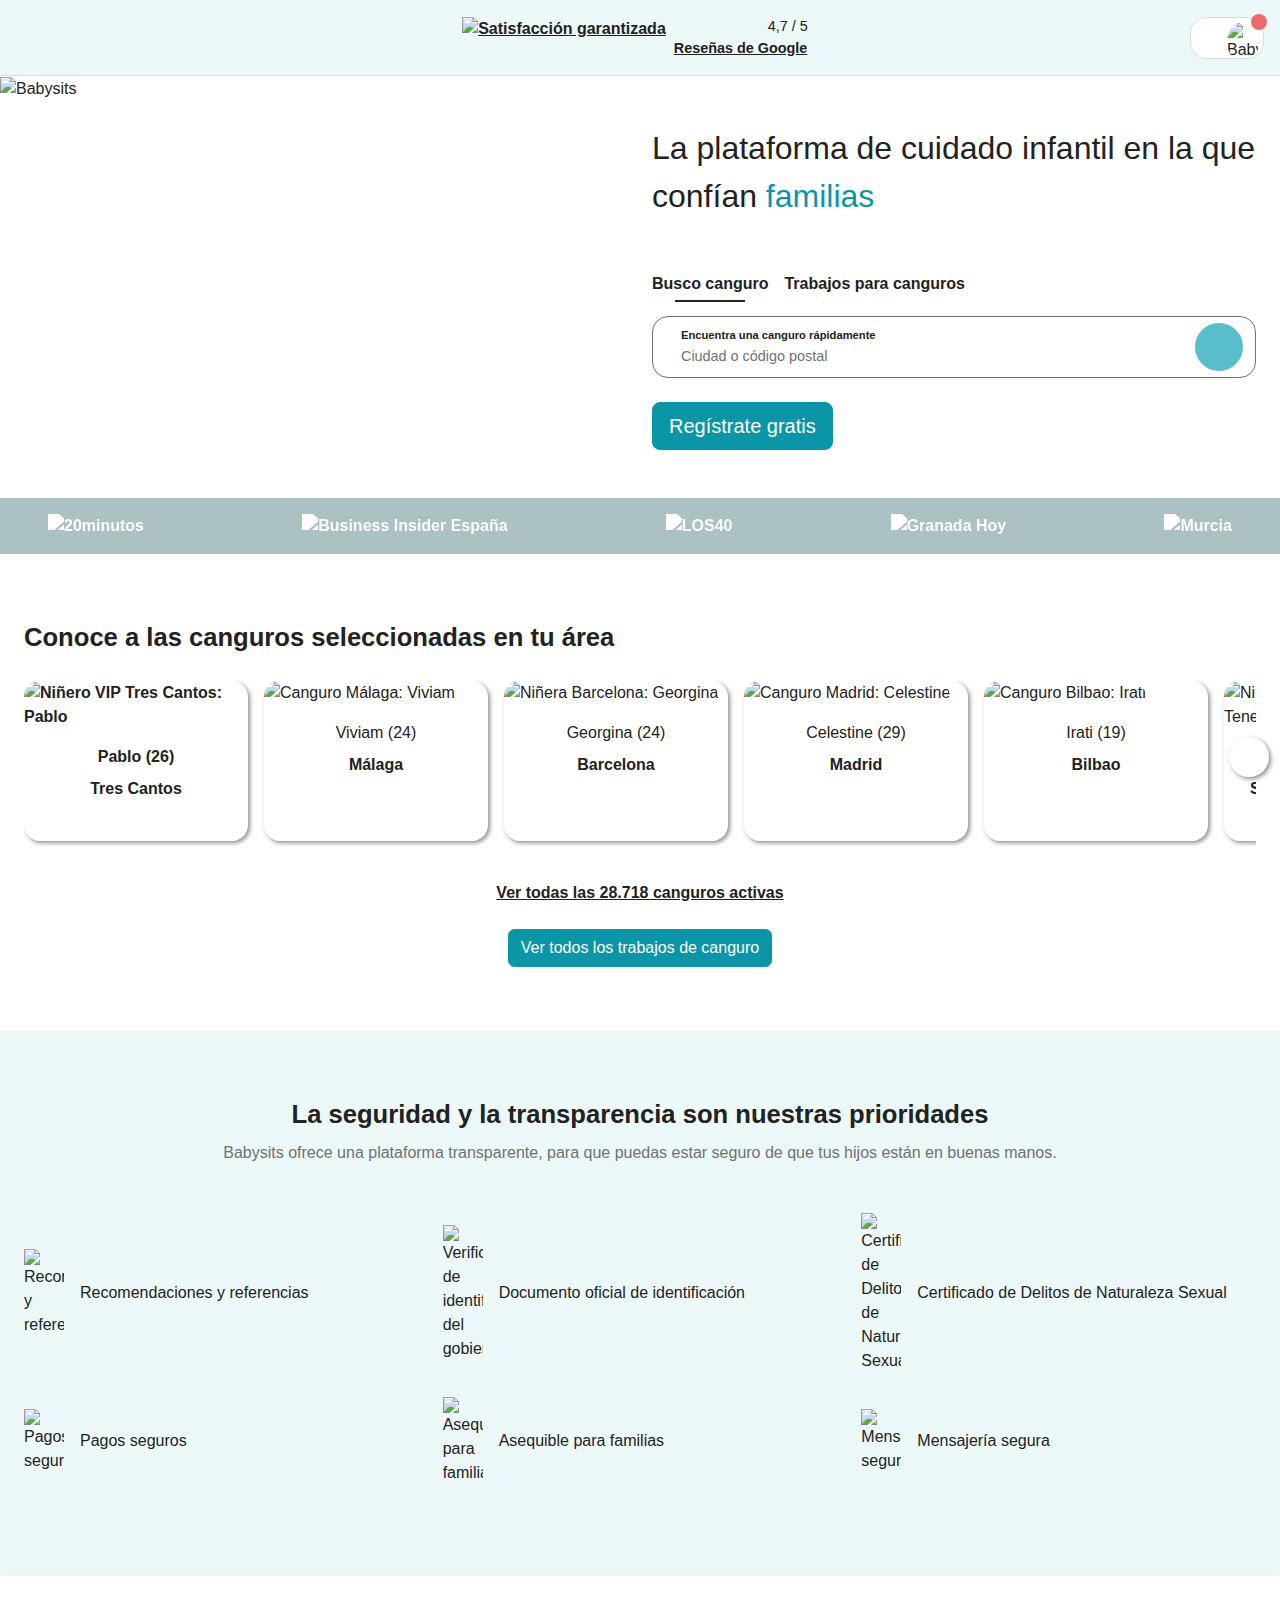
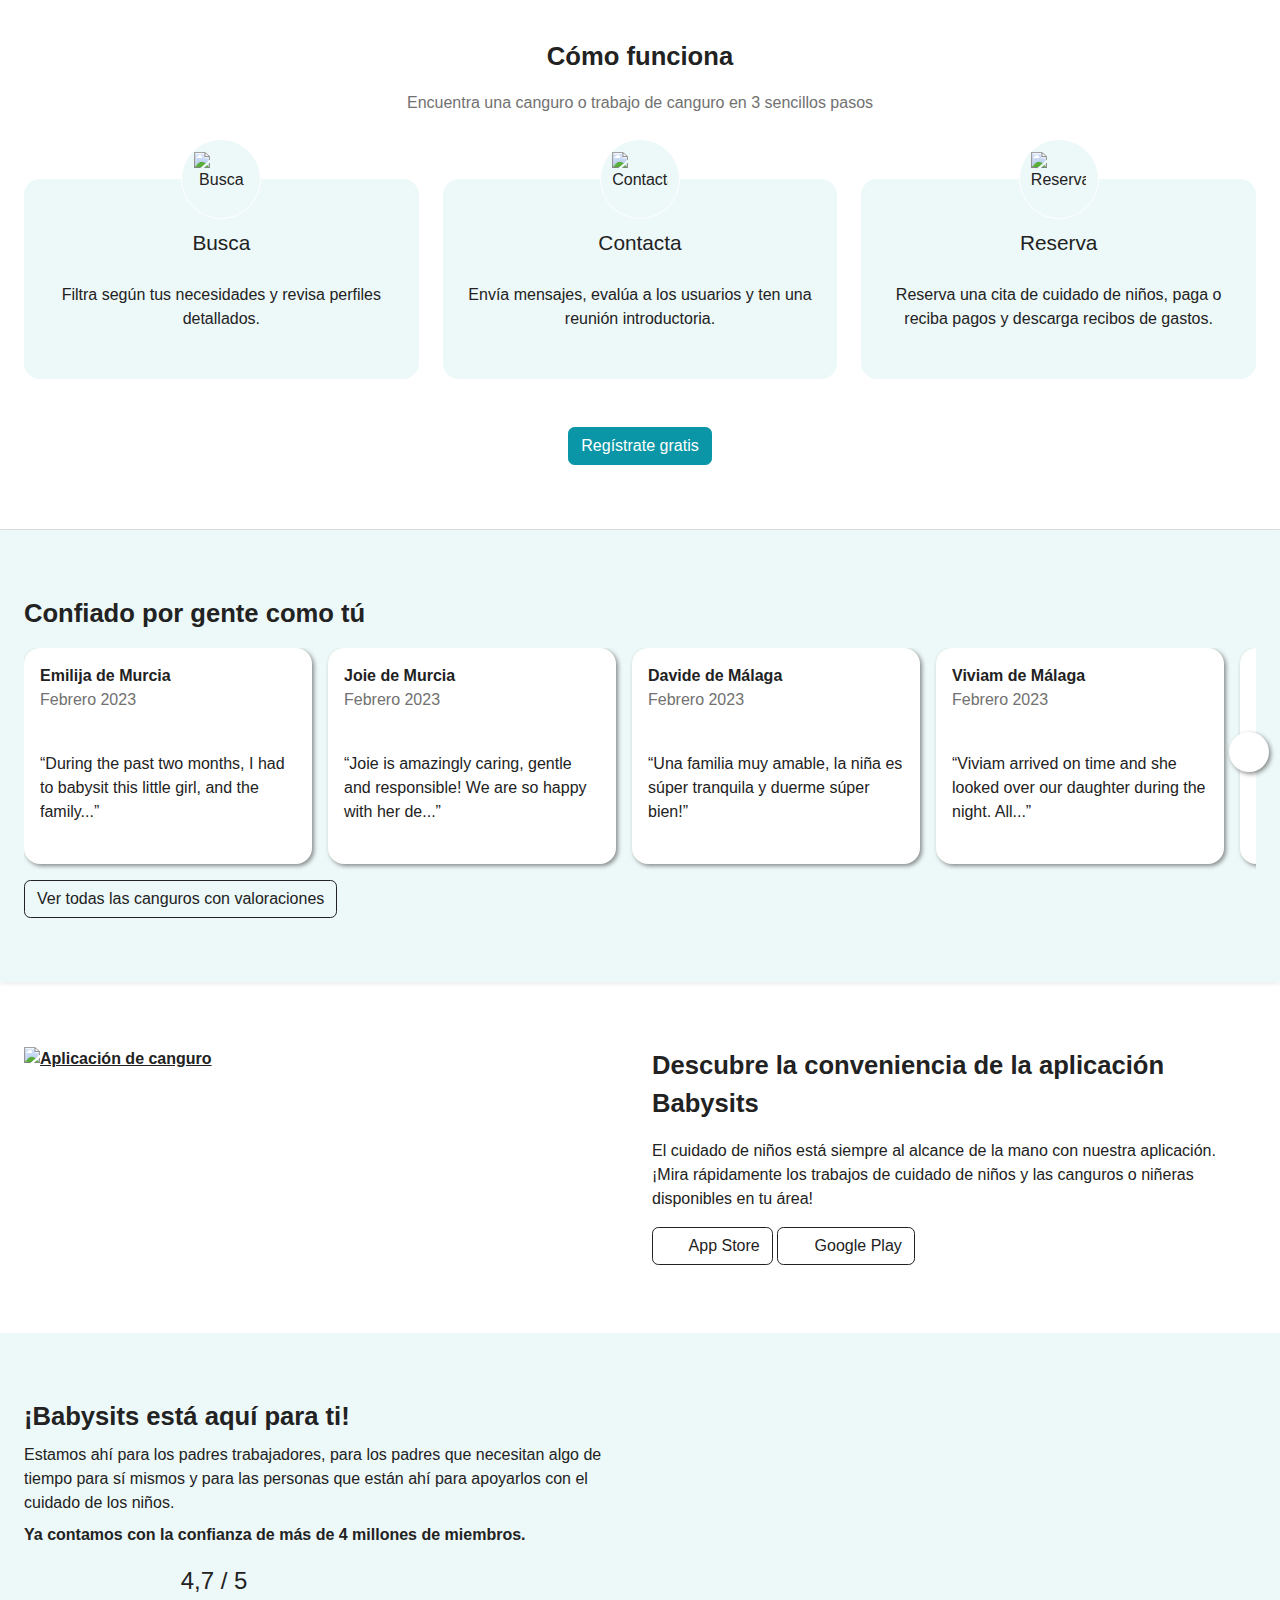
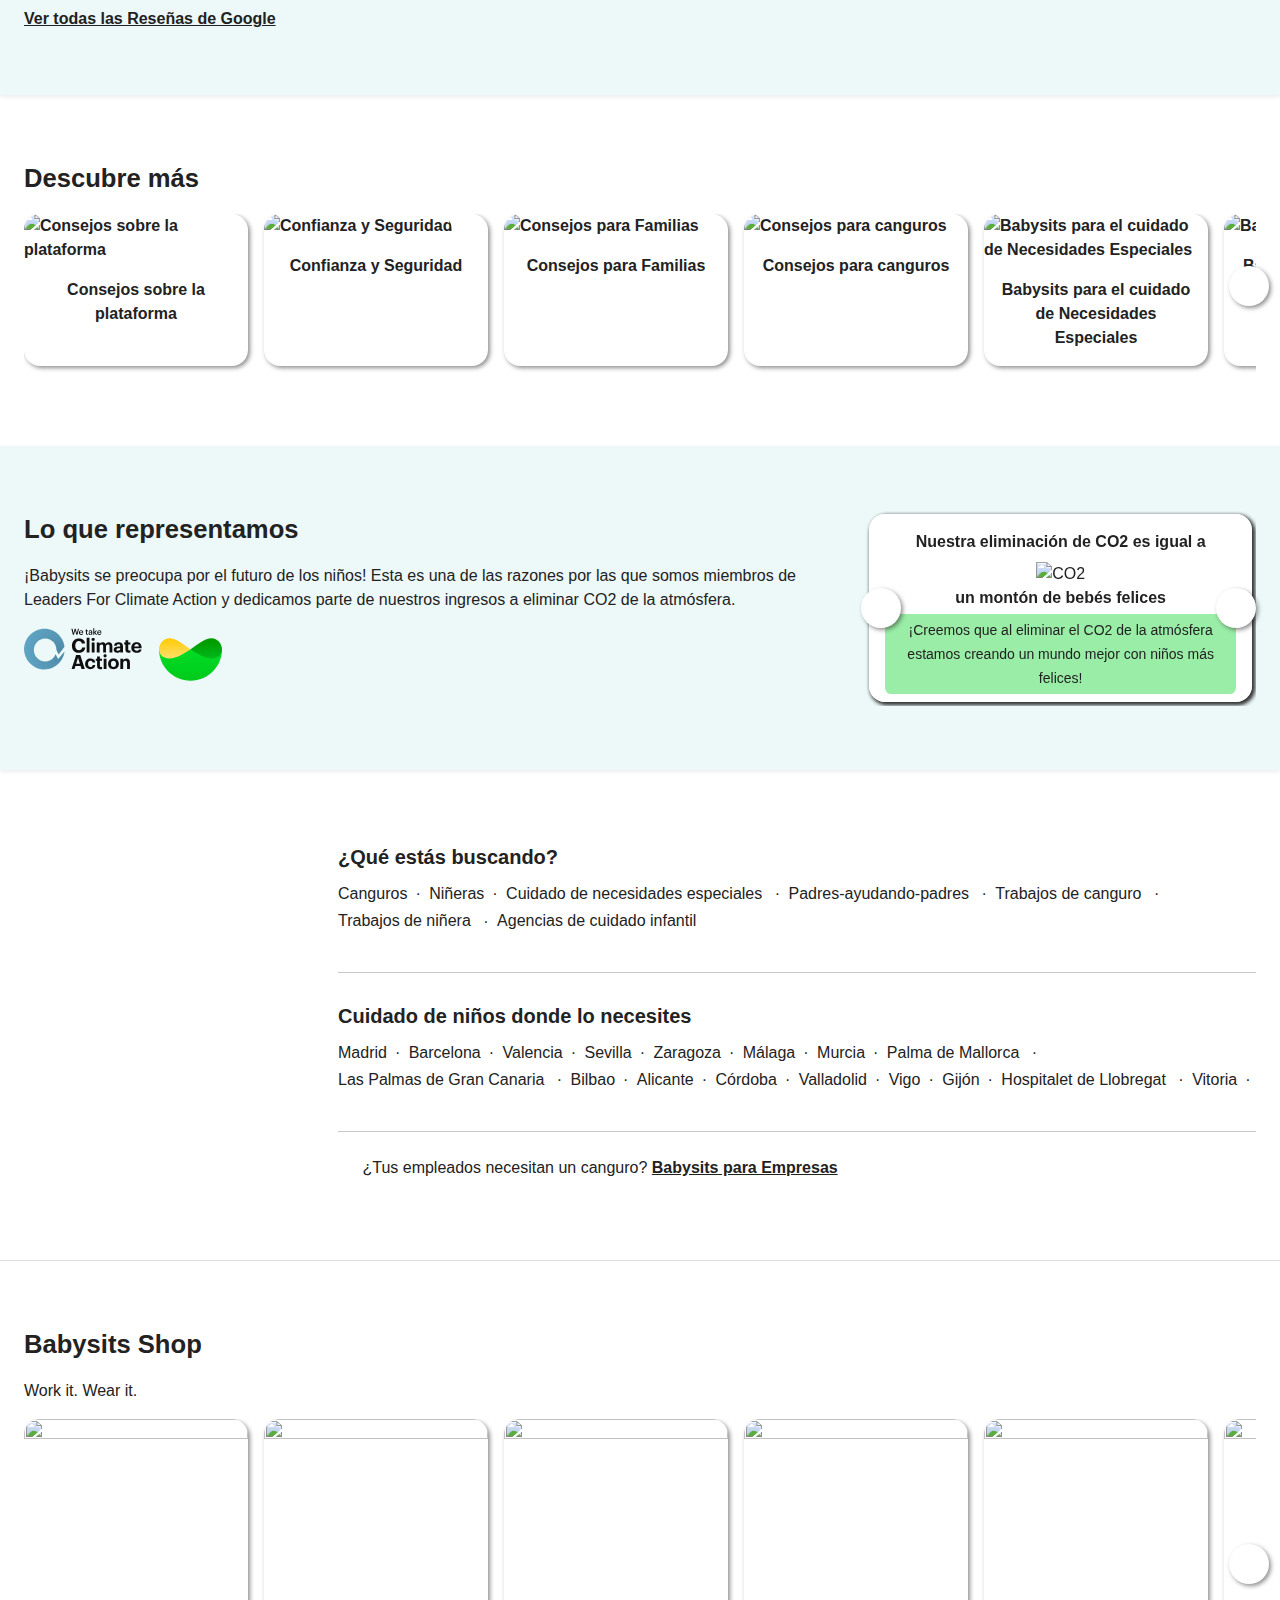
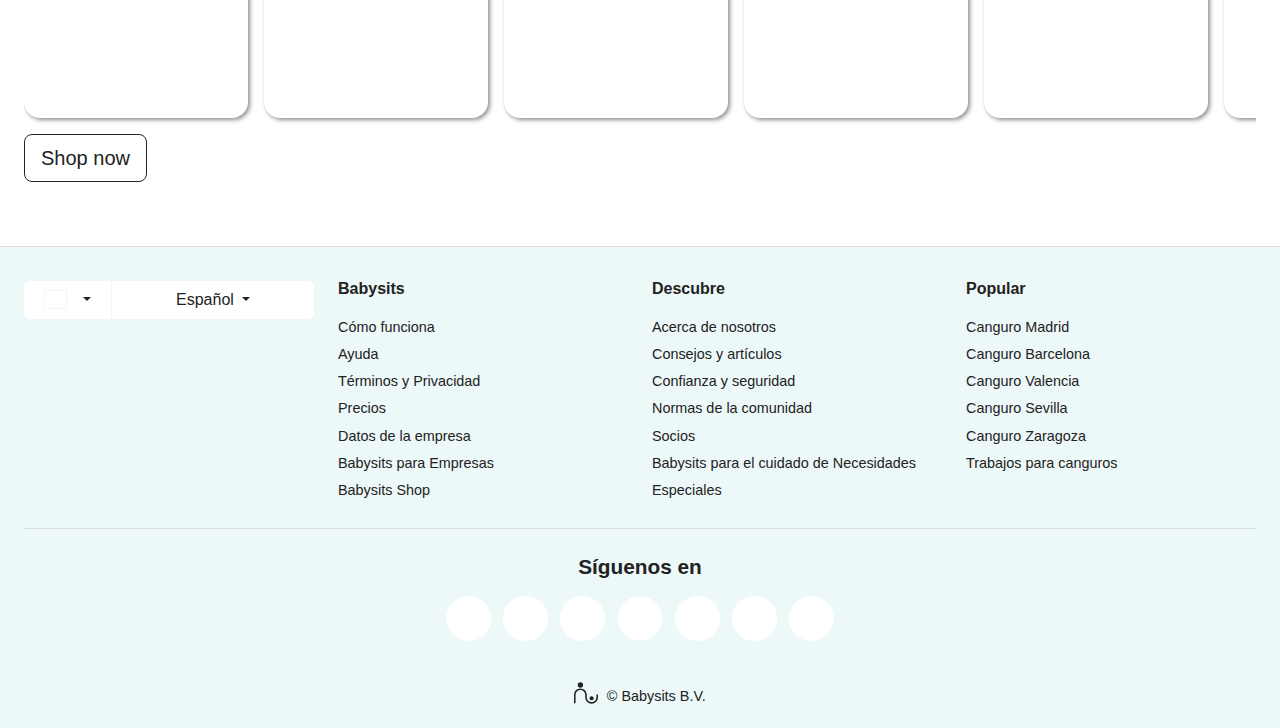
==== index.html @ 92f8b1a7 "Added first idea of the joke" ====
<!DOCTYPE html>
<html
  class="fontawesome-i2svg-pending"
  lang="es-ES"
  prefix="og: http://ogp.me/ns# fb: http://www.facebook.com/2008/fbml"
>
  <head>
    <meta charset="utf-8" />
    <meta http-equiv="X-UA-Compatible" content="IE=edge" />
    <script type="text/javascript">
      (window.NREUM || (NREUM = {})).init = {
        ajax: { deny_list: ["bam.nr-data.net"] },
      };
      (window.NREUM || (NREUM = {})).loader_config = {
        licenseKey: "92955b8f9c",
        applicationID: "19490933",
      };
      (() => {
        var e,
          t,
          r = {
            9071: (e, t, r) => {
              "use strict";
              r.d(t, { I: () => n });
              var n = 0,
                i = navigator.userAgent.match(/Firefox[\/\s](\d+\.\d+)/);
              i && (n = +i[1]);
            },
            6562: (e, t, r) => {
              "use strict";
              r.d(t, {
                P_: () => p,
                Mt: () => v,
                C5: () => d,
                DL: () => y,
                OP: () => N,
                lF: () => B,
                Yu: () => A,
                Dg: () => h,
                CX: () => f,
                GE: () => w,
                sU: () => M,
              });
              var n = {};
              r.r(n),
                r.d(n, { agent: () => x, match: () => j, version: () => O });
              var i = r(6797),
                o = r(909),
                a = r(8610);
              class s {
                constructor(e, t) {
                  try {
                    if (!e || "object" != typeof e)
                      return (0, a.Z)(
                        "New setting a Configurable requires an object as input"
                      );
                    if (!t || "object" != typeof t)
                      return (0, a.Z)(
                        "Setting a Configurable requires a model to set its initial properties"
                      );
                    Object.assign(this, t),
                      Object.entries(e).forEach((e) => {
                        let [t, r] = e;
                        const n = (0, o.q)(t);
                        n.length &&
                          r &&
                          "object" == typeof r &&
                          n.forEach((e) => {
                            e in r &&
                              ((0, a.Z)(
                                '"'
                                  .concat(
                                    e,
                                    '" is a protected attribute and can not be changed in feature '
                                  )
                                  .concat(t, ".  It will have no effect.")
                              ),
                              delete r[e]);
                          }),
                          (this[t] = r);
                      });
                  } catch (e) {
                    (0, a.Z)(
                      "An error occured while setting a Configurable",
                      e
                    );
                  }
                }
              }
              const c = {
                  beacon: i.ce.beacon,
                  errorBeacon: i.ce.errorBeacon,
                  licenseKey: void 0,
                  applicationID: void 0,
                  sa: void 0,
                  queueTime: void 0,
                  applicationTime: void 0,
                  ttGuid: void 0,
                  user: void 0,
                  account: void 0,
                  product: void 0,
                  extra: void 0,
                  jsAttributes: {},
                  userAttributes: void 0,
                  atts: void 0,
                  transactionName: void 0,
                  tNamePlain: void 0,
                },
                u = {};
              function d(e) {
                if (!e)
                  throw new Error(
                    "All info objects require an agent identifier!"
                  );
                if (!u[e])
                  throw new Error("Info for ".concat(e, " was never set"));
                return u[e];
              }
              function f(e, t) {
                if (!e)
                  throw new Error(
                    "All info objects require an agent identifier!"
                  );
                (u[e] = new s(t, c)), (0, i.Qy)(e, u[e], "info");
              }
              const l = {
                  allow_bfcache: !1,
                  privacy: { cookies_enabled: !0 },
                  ajax: {
                    deny_list: void 0,
                    enabled: !0,
                    harvestTimeSeconds: 10,
                  },
                  distributed_tracing: {
                    enabled: void 0,
                    exclude_newrelic_header: void 0,
                    cors_use_newrelic_header: void 0,
                    cors_use_tracecontext_headers: void 0,
                    allowed_origins: void 0,
                  },
                  ssl: void 0,
                  obfuscate: void 0,
                  jserrors: { enabled: !0, harvestTimeSeconds: 10 },
                  metrics: { enabled: !0, harvestTimeSeconds: 10 },
                  page_action: { enabled: !0, harvestTimeSeconds: 30 },
                  page_view_event: { enabled: !0 },
                  page_view_timing: { enabled: !0, harvestTimeSeconds: 30 },
                  session_trace: { enabled: !0, harvestTimeSeconds: 10 },
                  spa: { enabled: !0, harvestTimeSeconds: 10 },
                },
                g = {};
              function p(e) {
                if (!e)
                  throw new Error(
                    "All configuration objects require an agent identifier!"
                  );
                if (!g[e])
                  throw new Error(
                    "Configuration for ".concat(e, " was never set")
                  );
                return g[e];
              }
              function h(e, t) {
                if (!e)
                  throw new Error(
                    "All configuration objects require an agent identifier!"
                  );
                (g[e] = new s(t, l)), (0, i.Qy)(e, g[e], "config");
              }
              function v(e, t) {
                if (!e)
                  throw new Error(
                    "All configuration objects require an agent identifier!"
                  );
                var r = p(e);
                if (r) {
                  for (var n = t.split("."), i = 0; i < n.length - 1; i++)
                    if ("object" != typeof (r = r[n[i]])) return;
                  r = r[n[n.length - 1]];
                }
                return r;
              }
              const m = {
                  accountID: void 0,
                  trustKey: void 0,
                  agentID: void 0,
                  licenseKey: void 0,
                  applicationID: void 0,
                  xpid: void 0,
                },
                b = {};
              function y(e) {
                if (!e)
                  throw new Error(
                    "All loader-config objects require an agent identifier!"
                  );
                if (!b[e])
                  throw new Error(
                    "LoaderConfig for ".concat(e, " was never set")
                  );
                return b[e];
              }
              function w(e, t) {
                if (!e)
                  throw new Error(
                    "All loader-config objects require an agent identifier!"
                  );
                (b[e] = new s(t, m)), (0, i.Qy)(e, b[e], "loader_config");
              }
              const A = (0, i.mF)().o;
              var E = r(2053),
                x = null,
                O = null;
              if (navigator.userAgent) {
                var T = navigator.userAgent,
                  S = T.match(/Version\/(\S+)\s+Safari/);
                S &&
                  -1 === T.indexOf("Chrome") &&
                  -1 === T.indexOf("Chromium") &&
                  ((x = "Safari"), (O = S[1]));
              }
              function j(e, t) {
                if (!x) return !1;
                if (e !== x) return !1;
                if (!t) return !0;
                if (!O) return !1;
                for (
                  var r = O.split("."), n = t.split("."), i = 0;
                  i < n.length;
                  i++
                )
                  if (n[i] !== r[i]) return !1;
                return !0;
              }
              var D = r(5526),
                _ = r(2374);
              const k = "NRBA_SESSION_ID";
              function P() {
                if (!_.il) return null;
                try {
                  let e;
                  return (
                    null === (e = window.sessionStorage.getItem(k)) &&
                      ((e = (0, D.ky)(16)),
                      window.sessionStorage.setItem(k, e)),
                    e
                  );
                } catch (e) {
                  return null;
                }
              }
              var I = r(8226);
              const C = (e) => ({
                  customTransaction: void 0,
                  disabled: !1,
                  isolatedBacklog: !1,
                  loaderType: void 0,
                  maxBytes: 3e4,
                  offset: (0, E.yf)(),
                  onerror: void 0,
                  origin: "" + _._A.location,
                  ptid: void 0,
                  releaseIds: {},
                  sessionId: 1 == v(e, "privacy.cookies_enabled") ? P() : null,
                  xhrWrappable:
                    "function" ==
                    typeof _._A.XMLHttpRequest?.prototype?.addEventListener,
                  userAgent: n,
                  version: I.q,
                }),
                R = {};
              function N(e) {
                if (!e)
                  throw new Error(
                    "All runtime objects require an agent identifier!"
                  );
                if (!R[e])
                  throw new Error("Runtime for ".concat(e, " was never set"));
                return R[e];
              }
              function M(e, t) {
                if (!e)
                  throw new Error(
                    "All runtime objects require an agent identifier!"
                  );
                (R[e] = new s(t, C(e))), (0, i.Qy)(e, R[e], "runtime");
              }
              function B(e) {
                return (function (e) {
                  try {
                    const t = d(e);
                    return (
                      !!t.licenseKey && !!t.errorBeacon && !!t.applicationID
                    );
                  } catch (e) {
                    return !1;
                  }
                })(e);
              }
            },
            8226: (e, t, r) => {
              "use strict";
              r.d(t, { q: () => n });
              const n = "1225.PROD";
            },
            9557: (e, t, r) => {
              "use strict";
              r.d(t, { w: () => o });
              var n = r(8610);
              const i = { agentIdentifier: "" };
              class o {
                constructor(e) {
                  try {
                    if ("object" != typeof e)
                      return (0, n.Z)(
                        "shared context requires an object as input"
                      );
                    (this.sharedContext = {}),
                      Object.assign(this.sharedContext, i),
                      Object.entries(e).forEach((e) => {
                        let [t, r] = e;
                        Object.keys(i).includes(t) &&
                          (this.sharedContext[t] = r);
                      });
                  } catch (e) {
                    (0, n.Z)("An error occured while setting SharedContext", e);
                  }
                }
              }
            },
            4329: (e, t, r) => {
              "use strict";
              r.d(t, { L: () => d, R: () => c });
              var n = r(3752),
                i = r(7022),
                o = r(4045),
                a = r(2325);
              const s = {};
              function c(e, t) {
                const r = { staged: !1, priority: a.p[t] || 0 };
                u(e), s[e].get(t) || s[e].set(t, r);
              }
              function u(e) {
                e && (s[e] || (s[e] = new Map()));
              }
              function d() {
                let e =
                    arguments.length > 0 && void 0 !== arguments[0]
                      ? arguments[0]
                      : "",
                  t =
                    arguments.length > 1 && void 0 !== arguments[1]
                      ? arguments[1]
                      : "feature";
                if ((u(e), !e || !s[e].get(t))) return a(t);
                s[e].get(t).staged = !0;
                const r = Array.from(s[e]);
                function a(t) {
                  const r = e ? n.ee.get(e) : n.ee,
                    a = o.X.handlers;
                  if (r.backlog && a) {
                    var s = r.backlog[t],
                      c = a[t];
                    if (c) {
                      for (var u = 0; s && u < s.length; ++u) f(s[u], c);
                      (0, i.D)(c, function (e, t) {
                        (0, i.D)(t, function (t, r) {
                          r[0].on(e, r[1]);
                        });
                      });
                    }
                    delete a[t],
                      (r.backlog[t] = null),
                      r.emit("drain-" + t, []);
                  }
                }
                r.every((e) => {
                  let [t, r] = e;
                  return r.staged;
                }) &&
                  (r.sort((e, t) => e[1].priority - t[1].priority),
                  r.forEach((e) => {
                    let [t] = e;
                    a(t);
                  }));
              }
              function f(e, t) {
                var r = e[1];
                (0, i.D)(t[r], function (t, r) {
                  var n = e[0];
                  if (r[0] === n) {
                    var i = r[1],
                      o = e[3],
                      a = e[2];
                    i.apply(o, a);
                  }
                });
              }
            },
            3752: (e, t, r) => {
              "use strict";
              r.d(t, { c: () => f, ee: () => u });
              var n = r(6797),
                i = r(3916),
                o = r(7022),
                a = r(6562),
                s = "nr@context";
              let c = (0, n.fP)();
              var u;
              function d() {}
              function f(e) {
                return (0, i.X)(e, s, l);
              }
              function l() {
                return new d();
              }
              function g() {
                (u.backlog.api || u.backlog.feature) &&
                  ((u.aborted = !0), (u.backlog = {}));
              }
              c.ee
                ? (u = c.ee)
                : ((u = (function e(t, r) {
                    var n = {},
                      c = {},
                      f = {},
                      p = !1;
                    try {
                      p = 16 === r.length && (0, a.OP)(r).isolatedBacklog;
                    } catch (e) {}
                    var h = {
                      on: b,
                      addEventListener: b,
                      removeEventListener: y,
                      emit: m,
                      get: A,
                      listeners: w,
                      context: v,
                      buffer: E,
                      abort: g,
                      aborted: !1,
                      isBuffering: x,
                      debugId: r,
                      backlog: p
                        ? {}
                        : t && "object" == typeof t.backlog
                        ? t.backlog
                        : {},
                    };
                    return h;
                    function v(e) {
                      return e && e instanceof d
                        ? e
                        : e
                        ? (0, i.X)(e, s, l)
                        : l();
                    }
                    function m(e, r, n, i, o) {
                      if ((!1 !== o && (o = !0), !u.aborted || i)) {
                        t && o && t.emit(e, r, n);
                        for (
                          var a = v(n), s = w(e), d = s.length, f = 0;
                          f < d;
                          f++
                        )
                          s[f].apply(a, r);
                        var l = O()[c[e]];
                        return l && l.push([h, e, r, a]), a;
                      }
                    }
                    function b(e, t) {
                      n[e] = w(e).concat(t);
                    }
                    function y(e, t) {
                      var r = n[e];
                      if (r)
                        for (var i = 0; i < r.length; i++)
                          r[i] === t && r.splice(i, 1);
                    }
                    function w(e) {
                      return n[e] || [];
                    }
                    function A(t) {
                      return (f[t] = f[t] || e(h, t));
                    }
                    function E(e, t) {
                      var r = O();
                      h.aborted ||
                        (0, o.D)(e, function (e, n) {
                          (t = t || "feature"),
                            (c[n] = t),
                            t in r || (r[t] = []);
                        });
                    }
                    function x(e) {
                      return !!O()[c[e]];
                    }
                    function O() {
                      return h.backlog;
                    }
                  })(void 0, "globalEE")),
                  (c.ee = u));
            },
            9252: (e, t, r) => {
              "use strict";
              r.d(t, { E: () => n, p: () => i });
              var n = r(3752).ee.get("handle");
              function i(e, t, r, i, o) {
                o
                  ? (o.buffer([e], i), o.emit(e, t, r))
                  : (n.buffer([e], i), n.emit(e, t, r));
              }
            },
            4045: (e, t, r) => {
              "use strict";
              r.d(t, { X: () => o });
              var n = r(9252);
              o.on = a;
              var i = (o.handlers = {});
              function o(e, t, r, o) {
                a(o || n.E, i, e, t, r);
              }
              function a(e, t, r, i, o) {
                o || (o = "feature"), e || (e = n.E);
                var a = (t[o] = t[o] || {});
                (a[r] = a[r] || []).push([e, i]);
              }
            },
            8544: (e, t, r) => {
              "use strict";
              r.d(t, { bP: () => s, iz: () => c, m$: () => a });
              var n = r(2374);
              let i = !1,
                o = !1;
              try {
                const e = {
                  get passive() {
                    return (i = !0), !1;
                  },
                  get signal() {
                    return (o = !0), !1;
                  },
                };
                n._A.addEventListener("test", null, e),
                  n._A.removeEventListener("test", null, e);
              } catch (e) {}
              function a(e, t) {
                return i || o ? { capture: !!e, passive: i, signal: t } : !!e;
              }
              function s(e, t) {
                let r =
                  arguments.length > 2 &&
                  void 0 !== arguments[2] &&
                  arguments[2];
                window.addEventListener(e, t, a(r));
              }
              function c(e, t) {
                let r =
                  arguments.length > 2 &&
                  void 0 !== arguments[2] &&
                  arguments[2];
                document.addEventListener(e, t, a(r));
              }
            },
            5526: (e, t, r) => {
              "use strict";
              r.d(t, { Ht: () => a, M: () => o, Rl: () => i, ky: () => s });
              var n = r(2374);
              function i() {
                var e = null,
                  t = 0,
                  r = n._A?.crypto || n._A?.msCrypto;
                function i() {
                  return e ? 15 & e[t++] : (16 * Math.random()) | 0;
                }
                r &&
                  r.getRandomValues &&
                  (e = r.getRandomValues(new Uint8Array(31)));
                for (
                  var o,
                    a = "xxxxxxxx-xxxx-4xxx-yxxx-xxxxxxxxxxxx",
                    s = "",
                    c = 0;
                  c < a.length;
                  c++
                )
                  s +=
                    "x" === (o = a[c])
                      ? i().toString(16)
                      : "y" === o
                      ? (o = (3 & i()) | 8).toString(16)
                      : o;
                return s;
              }
              function o() {
                return s(16);
              }
              function a() {
                return s(32);
              }
              function s(e) {
                var t = null,
                  r = 0,
                  n = self.crypto || self.msCrypto;
                n &&
                  n.getRandomValues &&
                  Uint8Array &&
                  (t = n.getRandomValues(new Uint8Array(31)));
                for (var i = [], o = 0; o < e; o++) i.push(a().toString(16));
                return i.join("");
                function a() {
                  return t ? 15 & t[r++] : (16 * Math.random()) | 0;
                }
              }
            },
            2053: (e, t, r) => {
              "use strict";
              r.d(t, { nb: () => c, os: () => u, yf: () => s, zO: () => a });
              var n = r(7145),
                i = new Date().getTime(),
                o = i;
              function a() {
                return n.G && performance.now
                  ? Math.round(performance.now())
                  : (i = Math.max(new Date().getTime(), i)) - o;
              }
              function s() {
                return i;
              }
              function c(e) {
                o = e;
              }
              function u() {
                return o;
              }
            },
            7145: (e, t, r) => {
              "use strict";
              r.d(t, { G: () => n });
              const n =
                void 0 !== r(2374)._A?.performance?.timing?.navigationStart;
            },
            6625: (e, t, r) => {
              "use strict";
              r.d(t, { s: () => c, v: () => u });
              var n = r(8283),
                i = r(9071),
                o = r(2053),
                a = r(7145),
                s = r(2374);
              let c = !0;
              function u(e) {
                var t = (function () {
                  if (i.I && i.I < 9) return;
                  if (a.G)
                    return (c = !1), s._A?.performance?.timing?.navigationStart;
                })();
                t && ((0, n.B)(e, "starttime", t), (0, o.nb)(t));
              }
            },
            8283: (e, t, r) => {
              "use strict";
              r.d(t, { B: () => o, L: () => a });
              var n = r(2053),
                i = {};
              function o(e, t, r) {
                void 0 === r && (r = (0, n.zO)() + (0, n.os)()),
                  (i[e] = i[e] || {}),
                  (i[e][t] = r);
              }
              function a(e, t, r, n) {
                const o = e.sharedContext.agentIdentifier;
                var a = i[o]?.[r],
                  s = i[o]?.[n];
                void 0 !== a &&
                  void 0 !== s &&
                  e.store("measures", t, { value: s - a });
              }
            },
            9548: (e, t, r) => {
              "use strict";
              r.d(t, { T: () => i });
              var n = r(2374);
              const i = {
                isFileProtocol: function () {
                  let e = Boolean("file:" === (0, n.lW)()?.location?.protocol);
                  e && (i.supportabilityMetricSent = !0);
                  return e;
                },
                supportabilityMetricSent: !1,
              };
            },
            8610: (e, t, r) => {
              "use strict";
              function n(e, t) {
                console &&
                  console.warn &&
                  "function" == typeof console.warn &&
                  (console.warn("New Relic: ".concat(e)), t && console.warn(t));
              }
              r.d(t, { Z: () => n });
            },
            3916: (e, t, r) => {
              "use strict";
              r.d(t, { X: () => i });
              var n = Object.prototype.hasOwnProperty;
              function i(e, t, r) {
                if (n.call(e, t)) return e[t];
                var i = r();
                if (Object.defineProperty && Object.keys)
                  try {
                    return (
                      Object.defineProperty(e, t, {
                        value: i,
                        writable: !0,
                        enumerable: !1,
                      }),
                      i
                    );
                  } catch (e) {}
                return (e[t] = i), i;
              }
            },
            2374: (e, t, r) => {
              "use strict";
              r.d(t, { _A: () => o, il: () => n, lW: () => a, v6: () => i });
              const n = Boolean(
                  "undefined" != typeof window && window.document
                ),
                i = Boolean(
                  "undefined" != typeof WorkerGlobalScope &&
                    self.navigator instanceof WorkerNavigator
                );
              let o = (() => {
                if (n) return window;
                if (i) {
                  if (
                    "undefined" != typeof globalThis &&
                    globalThis instanceof WorkerGlobalScope
                  )
                    return globalThis;
                  if (self instanceof WorkerGlobalScope) return self;
                }
                throw new Error(
                  'New Relic browser agent shutting down due to error: Unable to locate global scope. This is possibly due to code redefining browser global variables like "self" and "window".'
                );
              })();
              function a() {
                return o;
              }
            },
            7022: (e, t, r) => {
              "use strict";
              r.d(t, { D: () => i });
              var n = Object.prototype.hasOwnProperty;
              function i(e, t) {
                var r = [],
                  i = "",
                  o = 0;
                for (i in e) n.call(e, i) && ((r[o] = t(i, e[i])), (o += 1));
                return r;
              }
            },
            9226: (e, t, r) => {
              "use strict";
              r.d(t, { $c: () => u, Ng: () => d, RR: () => c });
              var n = r(6562),
                i = r(9557),
                o = r(9548),
                a = r(8610),
                s = {
                  regex: /^file:\/\/(.*)/,
                  replacement: "file://OBFUSCATED",
                };
              class c extends i.w {
                constructor(e) {
                  super(e);
                }
                shouldObfuscate() {
                  return u(this.sharedContext.agentIdentifier).length > 0;
                }
                obfuscateString(e) {
                  if (!e || "string" != typeof e) return e;
                  for (
                    var t = u(this.sharedContext.agentIdentifier), r = e, n = 0;
                    n < t.length;
                    n++
                  ) {
                    var i = t[n].regex,
                      o = t[n].replacement || "*";
                    r = r.replace(i, o);
                  }
                  return r;
                }
              }
              function u(e) {
                var t = [],
                  r = (0, n.Mt)(e, "obfuscate") || [];
                return (t = t.concat(r)), o.T.isFileProtocol() && t.push(s), t;
              }
              function d(e) {
                for (var t = !1, r = !1, n = 0; n < e.length; n++) {
                  "regex" in e[n]
                    ? "string" != typeof e[n].regex &&
                      e[n].regex.constructor !== RegExp &&
                      ((0, a.Z)(
                        'An obfuscation replacement rule contains a "regex" value with an invalid type (must be a string or RegExp)'
                      ),
                      (r = !0))
                    : ((0, a.Z)(
                        'An obfuscation replacement rule was detected missing a "regex" value.'
                      ),
                      (r = !0));
                  var i = e[n].replacement;
                  i &&
                    "string" != typeof i &&
                    ((0, a.Z)(
                      'An obfuscation replacement rule contains a "replacement" value with an invalid type (must be a string)'
                    ),
                    (t = !0));
                }
                return !t && !r;
              }
            },
            2650: (e, t, r) => {
              "use strict";
              r.d(t, { K: () => a, b: () => o });
              var n = r(8544);
              function i() {
                return (
                  "undefined" == typeof document ||
                  "complete" === document.readyState
                );
              }
              function o(e, t) {
                if (i()) return e();
                (0, n.bP)("load", e, t);
              }
              function a(e) {
                if (i()) return e();
                (0, n.iz)("DOMContentLoaded", e);
              }
            },
            6797: (e, t, r) => {
              "use strict";
              r.d(t, {
                EZ: () => u,
                Qy: () => c,
                ce: () => o,
                fP: () => a,
                gG: () => d,
                mF: () => s,
              });
              var n = r(2053),
                i = r(2374);
              const o = {
                beacon: "bam.nr-data.net",
                errorBeacon: "bam.nr-data.net",
              };
              function a() {
                return (
                  i._A.NREUM || (i._A.NREUM = {}),
                  void 0 === i._A.newrelic && (i._A.newrelic = i._A.NREUM),
                  i._A.NREUM
                );
              }
              function s() {
                let e = a();
                return (
                  e.o ||
                    (e.o = {
                      ST: i._A.setTimeout,
                      SI: i._A.setImmediate,
                      CT: i._A.clearTimeout,
                      XHR: i._A.XMLHttpRequest,
                      REQ: i._A.Request,
                      EV: i._A.Event,
                      PR: i._A.Promise,
                      MO: i._A.MutationObserver,
                      FETCH: i._A.fetch,
                    }),
                  e
                );
              }
              function c(e, t, r) {
                let i = a();
                const o = i.initializedAgents || {},
                  s = o[e] || {};
                return (
                  Object.keys(s).length ||
                    (s.initializedAt = { ms: (0, n.zO)(), date: new Date() }),
                  (i.initializedAgents = { ...o, [e]: { ...s, [r]: t } }),
                  i
                );
              }
              function u(e, t) {
                a()[e] = t;
              }
              function d() {
                return (
                  (function () {
                    let e = a();
                    const t = e.info || {};
                    e.info = {
                      beacon: o.beacon,
                      errorBeacon: o.errorBeacon,
                      ...t,
                    };
                  })(),
                  (function () {
                    let e = a();
                    const t = e.init || {};
                    e.init = { ...t };
                  })(),
                  s(),
                  (function () {
                    let e = a();
                    const t = e.loader_config || {};
                    e.loader_config = { ...t };
                  })(),
                  a()
                );
              }
            },
            6998: (e, t, r) => {
              "use strict";
              r.d(t, { N: () => i, e: () => o });
              var n = r(8544);
              function i(e) {
                let t =
                  arguments.length > 1 &&
                  void 0 !== arguments[1] &&
                  arguments[1];
                return void (0, n.iz)("visibilitychange", function () {
                  if (t) {
                    if ("hidden" != document.visibilityState) return;
                    e();
                  }
                  e(document.visibilityState);
                });
              }
              function o() {
                return "hidden" === document.visibilityState ? -1 : 1 / 0;
              }
            },
            6034: (e, t, r) => {
              "use strict";
              r.d(t, { t: () => n });
              const n = r(2325).D.metrics;
            },
            600: (e, t, r) => {
              "use strict";
              r.r(t), r.d(t, { Instrument: () => O, constants: () => T });
              var n = r(9252),
                i = r(4045),
                o = r(6114),
                a = r(2374),
                s = {
                  REACT: "React",
                  ANGULAR: "Angular",
                  ANGULARJS: "AngularJS",
                  BACKBONE: "Backbone",
                  EMBER: "Ember",
                  VUE: "Vue",
                  METEOR: "Meteor",
                  ZEPTO: "Zepto",
                  JQUERY: "Jquery",
                };
              function c() {
                if (!a.il) return [];
                var e = [];
                try {
                  (function () {
                    try {
                      if (window.React || window.ReactDOM || window.ReactRedux)
                        return !0;
                      if (
                        document.querySelector(
                          "[data-reactroot], [data-reactid]"
                        )
                      )
                        return !0;
                      for (
                        var e = document.querySelectorAll("body > div"), t = 0;
                        t < e.length;
                        t++
                      )
                        if (
                          Object.keys(e[t]).indexOf("_reactRootContainer") >= 0
                        )
                          return !0;
                      return !1;
                    } catch (e) {
                      return !1;
                    }
                  })() && e.push(s.REACT),
                    (function () {
                      try {
                        return (
                          !!window.angular ||
                          !!document.querySelector(
                            ".ng-binding, [ng-app], [data-ng-app], [ng-controller], [data-ng-controller], [ng-repeat], [data-ng-repeat]"
                          ) ||
                          !!document.querySelector(
                            'script[src*="angular.js"], script[src*="angular.min.js"]'
                          )
                        );
                      } catch (e) {
                        return !1;
                      }
                    })() && e.push(s.ANGULARJS),
                    (function () {
                      try {
                        return (
                          !!(
                            window.hasOwnProperty("ng") &&
                            window.ng.hasOwnProperty("coreTokens") &&
                            window.ng.coreTokens.hasOwnProperty("NgZone")
                          ) ||
                          !!document.querySelectorAll("[ng-version]").length
                        );
                      } catch (e) {
                        return !1;
                      }
                    })() && e.push(s.ANGULAR),
                    window.Backbone && e.push(s.BACKBONE),
                    window.Ember && e.push(s.EMBER),
                    window.Vue && e.push(s.VUE),
                    window.Meteor && e.push(s.METEOR),
                    window.Zepto && e.push(s.ZEPTO),
                    window.jQuery && e.push(s.JQUERY);
                } catch (e) {}
                return e;
              }
              var u = r(9548),
                d = r(9226),
                f = r(8226),
                l = r(2650),
                g = r(8544),
                p = r(6562),
                h = r(8610);
              const v = {
                dedicated: Boolean(a._A?.Worker),
                shared: Boolean(a._A?.SharedWorker),
                service: Boolean(a._A?.navigator?.serviceWorker),
              };
              let m, b, y;
              var w = r(6034);
              var A, E, x;
              class O extends o.S {
                constructor(e, t) {
                  var r;
                  let n =
                    !(arguments.length > 2 && void 0 !== arguments[2]) ||
                    arguments[2];
                  super(e, t, w.t, n),
                    (r = this),
                    this.singleChecks(),
                    this.eachSessionChecks(),
                    (0, i.X)(
                      "record-supportability",
                      function () {
                        return r.recordSupportability(...arguments);
                      },
                      this.featureName,
                      this.ee
                    ),
                    (0, i.X)(
                      "record-custom",
                      function () {
                        return r.recordCustom(...arguments);
                      },
                      this.featureName,
                      this.ee
                    ),
                    this.importAggregator();
                }
                recordSupportability(e, t) {
                  var r = ["sm", e, { name: e }, t];
                  return (
                    (0, n.p)("storeMetric", r, null, this.featureName, this.ee),
                    r
                  );
                }
                recordCustom(e, t) {
                  var r = ["cm", e, { name: e }, t];
                  return (
                    (0, n.p)(
                      "storeEventMetrics",
                      r,
                      null,
                      this.featureName,
                      this.ee
                    ),
                    r
                  );
                }
                singleChecks() {
                  this.recordSupportability(
                    "Generic/Version/".concat(f.q, "/Detected")
                  );
                  const { loaderType: e } = (0, p.OP)(this.agentIdentifier);
                  e &&
                    this.recordSupportability(
                      "Generic/LoaderType/".concat(e, "/Detected")
                    ),
                    a.il &&
                      (0, l.K)(() => {
                        c().forEach((e) => {
                          this.recordSupportability(
                            "Framework/" + e + "/Detected"
                          );
                        });
                      }),
                    u.T.isFileProtocol() &&
                      (this.recordSupportability(
                        "Generic/FileProtocol/Detected"
                      ),
                      (u.T.supportabilityMetricSent = !0));
                  const t = (0, d.$c)(this.agentIdentifier);
                  t.length > 0 &&
                    this.recordSupportability("Generic/Obfuscate/Detected"),
                    t.length > 0 &&
                      !(0, d.Ng)(t) &&
                      this.recordSupportability("Generic/Obfuscate/Invalid"),
                    (function (e) {
                      if (!m) {
                        if (v.dedicated) {
                          m = Worker;
                          try {
                            a._A.Worker = r(m, "Dedicated");
                          } catch (e) {
                            o(e, "Dedicated");
                          }
                          if (v.shared) {
                            b = SharedWorker;
                            try {
                              a._A.SharedWorker = r(b, "Shared");
                            } catch (e) {
                              o(e, "Shared");
                            }
                          } else n("Shared");
                          if (v.service) {
                            y = navigator.serviceWorker.register;
                            try {
                              a._A.navigator.serviceWorker.register =
                                ((t = y),
                                function () {
                                  for (
                                    var e = arguments.length,
                                      r = new Array(e),
                                      n = 0;
                                    n < e;
                                    n++
                                  )
                                    r[n] = arguments[n];
                                  return (
                                    i("Service", r[1]?.type),
                                    t.apply(navigator.serviceWorker, r)
                                  );
                                });
                            } catch (e) {
                              o(e, "Service");
                            }
                          } else n("Service");
                          var t;
                          return;
                        }
                        n("All");
                      }
                      function r(e, t) {
                        return "undefined" == typeof Proxy
                          ? e
                          : new Proxy(e, {
                              construct: (e, r) => (
                                i(t, r[1]?.type), new e(...r)
                              ),
                            });
                      }
                      function n(t) {
                        a.v6 || e("Workers/".concat(t, "/Unavailable"));
                      }
                      function i(t, r) {
                        e(
                          "Workers/".concat(
                            t,
                            "module" === r ? "/Module" : "/Classic"
                          )
                        );
                      }
                      function o(t, r) {
                        e("Workers/".concat(r, "/SM/Unsupported")),
                          (0, h.Z)(
                            "NR Agent: Unable to capture ".concat(
                              r,
                              " workers."
                            ),
                            t
                          );
                      }
                    })(this.recordSupportability.bind(this));
                }
                eachSessionChecks() {
                  a.il &&
                    (0, g.bP)("pageshow", (e) => {
                      e.persisted &&
                        this.recordSupportability(
                          "Generic/BFCache/PageRestored"
                        );
                    });
                }
              }
              (A = O),
                (E = "featureName"),
                (x = w.t),
                (E = (function (e) {
                  var t = (function (e, t) {
                    if ("object" != typeof e || null === e) return e;
                    var r = e[Symbol.toPrimitive];
                    if (void 0 !== r) {
                      var n = r.call(e, t || "default");
                      if ("object" != typeof n) return n;
                      throw new TypeError(
                        "@@toPrimitive must return a primitive value."
                      );
                    }
                    return ("string" === t ? String : Number)(e);
                  })(e, "string");
                  return "symbol" == typeof t ? t : String(t);
                })(E)) in A
                  ? Object.defineProperty(A, E, {
                      value: x,
                      enumerable: !0,
                      configurable: !0,
                      writable: !0,
                    })
                  : (A[E] = x);
              var T = { SUPPORTABILITY_METRIC: "sm", CUSTOM_METRIC: "cm" };
            },
            2484: (e, t, r) => {
              "use strict";
              r.d(t, { t: () => n });
              const n = r(2325).D.pageViewEvent;
            },
            5637: (e, t, r) => {
              "use strict";
              r.r(t), r.d(t, { Instrument: () => h });
              var n,
                i,
                o,
                a = r(9252),
                s = r(2053),
                c = r(8283),
                u = r(6625),
                d = r(6114),
                f = r(2650),
                l = r(2484),
                g = r(2325),
                p = r(2374);
              class h extends d.S {
                constructor(e, t) {
                  let r =
                    !(arguments.length > 2 && void 0 !== arguments[2]) ||
                    arguments[2];
                  super(e, t, l.t, r),
                    p.il &&
                      ((0, u.v)(e),
                      (0, c.B)(e, "firstbyte", (0, s.yf)()),
                      (0, f.K)(() => this.measureDomContentLoaded()),
                      (0, f.b)(() => this.measureWindowLoaded(), !0),
                      this.importAggregator());
                }
                measureWindowLoaded() {
                  var e = (0, s.zO)();
                  (0, c.B)(this.agentIdentifier, "onload", e + (0, s.os)()),
                    (0, a.p)(
                      "timing",
                      ["load", e],
                      void 0,
                      g.D.pageViewTiming,
                      this.ee
                    );
                }
                measureDomContentLoaded() {
                  (0, c.B)(
                    this.agentIdentifier,
                    "domContent",
                    (0, s.zO)() + (0, s.os)()
                  );
                }
              }
              (n = h),
                (i = "featureName"),
                (o = l.t),
                (i = (function (e) {
                  var t = (function (e, t) {
                    if ("object" != typeof e || null === e) return e;
                    var r = e[Symbol.toPrimitive];
                    if (void 0 !== r) {
                      var n = r.call(e, t || "default");
                      if ("object" != typeof n) return n;
                      throw new TypeError(
                        "@@toPrimitive must return a primitive value."
                      );
                    }
                    return ("string" === t ? String : Number)(e);
                  })(e, "string");
                  return "symbol" == typeof t ? t : String(t);
                })(i)) in n
                  ? Object.defineProperty(n, i, {
                      value: o,
                      enumerable: !0,
                      configurable: !0,
                      writable: !0,
                    })
                  : (n[i] = o);
            },
            6382: (e, t, r) => {
              "use strict";
              r.d(t, { t: () => n });
              const n = r(2325).D.pageViewTiming;
            },
            7817: (e, t, r) => {
              "use strict";
              r.r(t), r.d(t, { Instrument: () => h });
              var n,
                i,
                o,
                a = r(9252),
                s = r(6998),
                c = r(8544),
                u = r(2053),
                d = r(6562),
                f = r(6114),
                l = r(6382),
                g = r(2325),
                p = r(2374);
              class h extends f.S {
                constructor(e, t) {
                  var r;
                  let n =
                    !(arguments.length > 2 && void 0 !== arguments[2]) ||
                    arguments[2];
                  if ((super(e, t, l.t, n), (r = this), p.il)) {
                    if (
                      ((this.pageHiddenTime = (0, s.e)()),
                      this.performanceObserver,
                      this.lcpPerformanceObserver,
                      this.clsPerformanceObserver,
                      (this.fiRecorded = !1),
                      "PerformanceObserver" in window &&
                        "function" == typeof window.PerformanceObserver)
                    ) {
                      this.performanceObserver = new PerformanceObserver(
                        function () {
                          return r.perfObserver(...arguments);
                        }
                      );
                      try {
                        this.performanceObserver.observe({
                          entryTypes: ["paint"],
                        });
                      } catch (e) {}
                      this.lcpPerformanceObserver = new PerformanceObserver(
                        function () {
                          return r.lcpObserver(...arguments);
                        }
                      );
                      try {
                        this.lcpPerformanceObserver.observe({
                          entryTypes: ["largest-contentful-paint"],
                        });
                      } catch (e) {}
                      this.clsPerformanceObserver = new PerformanceObserver(
                        function () {
                          return r.clsObserver(...arguments);
                        }
                      );
                      try {
                        this.clsPerformanceObserver.observe({
                          type: "layout-shift",
                          buffered: !0,
                        });
                      } catch (e) {}
                    }
                    this.fiRecorded = !1;
                    [
                      "click",
                      "keydown",
                      "mousedown",
                      "pointerdown",
                      "touchstart",
                    ].forEach((e) => {
                      (0, c.iz)(e, function () {
                        return r.captureInteraction(...arguments);
                      });
                    }),
                      (0, s.N)(() => {
                        (this.pageHiddenTime = (0, u.zO)()),
                          (0, a.p)(
                            "docHidden",
                            [this.pageHiddenTime],
                            void 0,
                            g.D.pageViewTiming,
                            this.ee
                          );
                      }, !0),
                      (0, c.bP)("pagehide", () =>
                        (0, a.p)(
                          "winPagehide",
                          [(0, u.zO)()],
                          void 0,
                          g.D.pageViewTiming,
                          this.ee
                        )
                      ),
                      this.importAggregator();
                  }
                }
                perfObserver(e, t) {
                  e.getEntries().forEach((e) => {
                    "first-paint" === e.name
                      ? (0, a.p)(
                          "timing",
                          ["fp", Math.floor(e.startTime)],
                          void 0,
                          g.D.pageViewTiming,
                          this.ee
                        )
                      : "first-contentful-paint" === e.name &&
                        (0, a.p)(
                          "timing",
                          ["fcp", Math.floor(e.startTime)],
                          void 0,
                          g.D.pageViewTiming,
                          this.ee
                        );
                  });
                }
                lcpObserver(e, t) {
                  var r = e.getEntries();
                  if (r.length > 0) {
                    var n = r[r.length - 1];
                    if (this.pageHiddenTime < n.startTime) return;
                    var i = [n],
                      o = this.addConnectionAttributes({});
                    o && i.push(o),
                      (0, a.p)("lcp", i, void 0, g.D.pageViewTiming, this.ee);
                  }
                }
                clsObserver(e) {
                  e.getEntries().forEach((e) => {
                    e.hadRecentInput ||
                      (0, a.p)("cls", [e], void 0, g.D.pageViewTiming, this.ee);
                  });
                }
                addConnectionAttributes(e) {
                  var t =
                    navigator.connection ||
                    navigator.mozConnection ||
                    navigator.webkitConnection;
                  if (t)
                    return (
                      t.type && (e["net-type"] = t.type),
                      t.effectiveType && (e["net-etype"] = t.effectiveType),
                      t.rtt && (e["net-rtt"] = t.rtt),
                      t.downlink && (e["net-dlink"] = t.downlink),
                      e
                    );
                }
                captureInteraction(e) {
                  if (e instanceof d.Yu.EV && !this.fiRecorded) {
                    var t = Math.round(e.timeStamp),
                      r = { type: e.type };
                    this.addConnectionAttributes(r),
                      t <= (0, u.zO)()
                        ? (r.fid = (0, u.zO)() - t)
                        : t > (0, u.os)() && t <= Date.now()
                        ? ((t -= (0, u.os)()), (r.fid = (0, u.zO)() - t))
                        : (t = (0, u.zO)()),
                      (this.fiRecorded = !0),
                      (0, a.p)(
                        "timing",
                        ["fi", t, r],
                        void 0,
                        g.D.pageViewTiming,
                        this.ee
                      );
                  }
                }
              }
              (n = h),
                (i = "featureName"),
                (o = l.t),
                (i = (function (e) {
                  var t = (function (e, t) {
                    if ("object" != typeof e || null === e) return e;
                    var r = e[Symbol.toPrimitive];
                    if (void 0 !== r) {
                      var n = r.call(e, t || "default");
                      if ("object" != typeof n) return n;
                      throw new TypeError(
                        "@@toPrimitive must return a primitive value."
                      );
                    }
                    return ("string" === t ? String : Number)(e);
                  })(e, "string");
                  return "symbol" == typeof t ? t : String(t);
                })(i)) in n
                  ? Object.defineProperty(n, i, {
                      value: o,
                      enumerable: !0,
                      configurable: !0,
                      writable: !0,
                    })
                  : (n[i] = o);
            },
            1509: (e, t, r) => {
              "use strict";
              r.d(t, { W: () => s });
              var n = r(6562),
                i = r(3752),
                o = r(2384),
                a = r(6797);
              class s {
                constructor(e, t, r) {
                  (this.agentIdentifier = e),
                    (this.aggregator = t),
                    (this.ee = i.ee.get(
                      e,
                      (0, n.OP)(this.agentIdentifier).isolatedBacklog
                    )),
                    (this.featureName = r),
                    (this.blocked = !1),
                    this.checkConfiguration();
                }
                checkConfiguration() {
                  if (!(0, n.lF)(this.agentIdentifier)) {
                    let e = { ...(0, a.gG)().info?.jsAttributes };
                    try {
                      e = {
                        ...e,
                        ...(0, n.C5)(this.agentIdentifier)?.jsAttributes,
                      };
                    } catch (e) {}
                    (0, o.j)(this.agentIdentifier, {
                      ...(0, a.gG)(),
                      info: { ...(0, a.gG)().info, jsAttributes: e },
                    });
                  }
                }
              }
            },
            6114: (e, t, r) => {
              "use strict";
              r.d(t, { S: () => c });
              var n = r(4329),
                i = r(1509),
                o = r(2650),
                a = r(2374),
                s = r(8610);
              class c extends i.W {
                constructor(e, t, r) {
                  let i =
                    !(arguments.length > 3 && void 0 !== arguments[3]) ||
                    arguments[3];
                  super(e, t, r),
                    (this.hasAggregator = !1),
                    (this.auto = i),
                    this.abortHandler,
                    i && (0, n.R)(e, r);
                }
                importAggregator() {
                  if (this.hasAggregator || !this.auto) return;
                  this.hasAggregator = !0;
                  const e = async () => {
                    try {
                      const { lazyLoader: e } = await r
                          .e(729)
                          .then(r.bind(r, 8110)),
                        { Aggregate: t } = await e(
                          this.featureName,
                          "aggregate"
                        );
                      new t(this.agentIdentifier, this.aggregator);
                    } catch (e) {
                      (0, s.Z)(
                        "Downloading ".concat(this.featureName, " failed...")
                      ),
                        this.abortHandler?.();
                    }
                  };
                  a.v6 ? e() : (0, o.b)(() => e(), !0);
                }
              }
            },
            2384: (e, t, r) => {
              "use strict";
              r.d(t, { j: () => y });
              var n = r(8683),
                i = r.n(n),
                o = r(2325),
                a = r(6562),
                s = r(9252),
                c = r(7022),
                u = r(3752),
                d = r(2053),
                f = r(4329),
                l = r(2650),
                g = r(2374),
                p = r(8610);
              function h(e) {
                [
                  "setErrorHandler",
                  "finished",
                  "addToTrace",
                  "inlineHit",
                  "addRelease",
                  "addPageAction",
                  "setCurrentRouteName",
                  "setPageViewName",
                  "setCustomAttribute",
                  "interaction",
                  "noticeError",
                ].forEach((t) => {
                  e[t] = function () {
                    for (
                      var r = arguments.length, n = new Array(r), i = 0;
                      i < r;
                      i++
                    )
                      n[i] = arguments[i];
                    return (function (t) {
                      for (
                        var r = arguments.length,
                          n = new Array(r > 1 ? r - 1 : 0),
                          i = 1;
                        i < r;
                        i++
                      )
                        n[i - 1] = arguments[i];
                      Object.values(e.initializedAgents).forEach((e) => {
                        e.exposed && e.api[t] && e.api[t](...n);
                      });
                    })(t, ...n);
                  };
                });
              }
              var v = r(6797);
              const m = {
                stn: o.D.sessionTrace,
                err: o.D.jserrors,
                ins: o.D.pageAction,
                spa: o.D.spa,
              };
              const b = {};
              function y(e) {
                let t =
                    arguments.length > 1 && void 0 !== arguments[1]
                      ? arguments[1]
                      : {},
                  n = arguments.length > 2 ? arguments[2] : void 0,
                  y = arguments.length > 3 ? arguments[3] : void 0,
                  {
                    init: w,
                    info: A,
                    loader_config: E,
                    runtime: x = { loaderType: n },
                    exposed: O = !0,
                  } = t;
                const T = (0, v.gG)();
                let S = {};
                return (
                  A ||
                    ((w = T.init),
                    (A = T.info),
                    (E = T.loader_config),
                    (S = T)),
                  g.v6 &&
                    (A.jsAttributes = { ...A.jsAttributes, isWorker: !0 }),
                  (0, a.CX)(e, A),
                  (0, a.Dg)(e, w || {}),
                  (0, a.GE)(e, E || {}),
                  (0, a.sU)(e, x),
                  (function (e, t, n) {
                    n || (0, f.R)(e, "api"), h(t);
                    var v = u.ee.get(e),
                      m = v.get("tracer"),
                      b = "api-",
                      y = b + "ixn-";
                    function w() {}
                    (0, c.D)(
                      [
                        "setErrorHandler",
                        "finished",
                        "addToTrace",
                        "inlineHit",
                        "addRelease",
                      ],
                      function (e, r) {
                        t[r] = E(b, r, !0, "api");
                      }
                    ),
                      (t.addPageAction = E(
                        b,
                        "addPageAction",
                        !0,
                        o.D.pageAction
                      )),
                      (t.setCurrentRouteName = E(b, "routeName", !0, o.D.spa)),
                      (t.setPageViewName = function (t, r) {
                        if ("string" == typeof t)
                          return (
                            "/" !== t.charAt(0) && (t = "/" + t),
                            ((0, a.OP)(e).customTransaction =
                              (r || "http://custom.transaction") + t),
                            E(b, "setPageViewName", !0, "api")()
                          );
                      }),
                      (t.setCustomAttribute = function (t, r) {
                        const n = (0, a.C5)(e);
                        return (
                          (0, a.CX)(e, {
                            ...n,
                            jsAttributes: { ...n.jsAttributes, [t]: r },
                          }),
                          E(b, "setCustomAttribute", !0, "api")()
                        );
                      }),
                      (t.interaction = function () {
                        return new w().get();
                      });
                    var A = (w.prototype = {
                      createTracer: function (e, t) {
                        var r = {},
                          n = this,
                          i = "function" == typeof t;
                        return (
                          (0, s.p)(
                            y + "tracer",
                            [(0, d.zO)(), e, r],
                            n,
                            o.D.spa,
                            v
                          ),
                          function () {
                            if (
                              (m.emit(
                                (i ? "" : "no-") + "fn-start",
                                [(0, d.zO)(), n, i],
                                r
                              ),
                              i)
                            )
                              try {
                                return t.apply(this, arguments);
                              } catch (e) {
                                throw (
                                  (m.emit(
                                    "fn-err",
                                    [
                                      arguments,
                                      this,
                                      "string" == typeof e ? new Error(e) : e,
                                    ],
                                    r
                                  ),
                                  e)
                                );
                              } finally {
                                m.emit("fn-end", [(0, d.zO)()], r);
                              }
                          }
                        );
                      },
                    });
                    function E(e, t, r, n) {
                      return function () {
                        return (
                          (0, s.p)(
                            "record-supportability",
                            ["API/" + t + "/called"],
                            void 0,
                            o.D.metrics,
                            v
                          ),
                          (0, s.p)(
                            e + t,
                            [(0, d.zO)()].concat(i()(arguments)),
                            r ? null : this,
                            n,
                            v
                          ),
                          r ? void 0 : this
                        );
                      };
                    }
                    function x() {
                      r.e(439)
                        .then(r.bind(r, 5692))
                        .then((t) => {
                          let { setAPI: r } = t;
                          r(e), (0, f.L)(e, "api");
                        })
                        .catch(() =>
                          (0, p.Z)("Downloading runtime APIs failed...")
                        );
                    }
                    (0, c.D)(
                      "actionText,setName,setAttribute,save,ignore,onEnd,getContext,end,get".split(
                        ","
                      ),
                      function (e, t) {
                        A[t] = E(y, t, void 0, o.D.spa);
                      }
                    ),
                      (t.noticeError = function (e, t) {
                        "string" == typeof e && (e = new Error(e)),
                          (0, s.p)(
                            "record-supportability",
                            ["API/noticeError/called"],
                            void 0,
                            o.D.metrics,
                            v
                          ),
                          (0, s.p)(
                            "err",
                            [e, (0, d.zO)(), !1, t],
                            void 0,
                            o.D.jserrors,
                            v
                          );
                      }),
                      g.v6 ? x() : (0, l.b)(() => x(), !0);
                  })(e, S, y),
                  (0, v.Qy)(e, T, "api"),
                  (0, v.Qy)(e, O, "exposed"),
                  g.v6 ||
                    ((0, v.EZ)("activatedFeatures", b),
                    (0, v.EZ)("setToken", (t) =>
                      (function (e, t) {
                        var r = u.ee.get(t);
                        e &&
                          "object" == typeof e &&
                          ((0, c.D)(e, function (e, t) {
                            if (!t)
                              return (0, s.p)(
                                "block-" + e,
                                [],
                                void 0,
                                m[e],
                                r
                              );
                            t &&
                              !b[e] &&
                              ((0, s.p)("feat-" + e, [], void 0, m[e], r),
                              (b[e] = !0));
                          }),
                          (0, f.L)(t, o.D.pageViewEvent));
                      })(t, e)
                    )),
                  S
                );
              }
            },
            909: (e, t, r) => {
              "use strict";
              r.d(t, { Z: () => i, q: () => o });
              var n = r(2325);
              function i(e) {
                switch (e) {
                  case n.D.ajax:
                    return [n.D.jserrors];
                  case n.D.sessionTrace:
                    return [n.D.ajax, n.D.pageViewEvent];
                  case n.D.pageViewTiming:
                    return [n.D.pageViewEvent];
                  default:
                    return [];
                }
              }
              function o(e) {
                return e === n.D.jserrors ? [] : ["auto"];
              }
            },
            2325: (e, t, r) => {
              "use strict";
              r.d(t, { D: () => n, p: () => i });
              const n = {
                  ajax: "ajax",
                  jserrors: "jserrors",
                  metrics: "metrics",
                  pageAction: "page_action",
                  pageViewEvent: "page_view_event",
                  pageViewTiming: "page_view_timing",
                  sessionTrace: "session_trace",
                  spa: "spa",
                },
                i = {
                  [n.pageViewEvent]: 1,
                  [n.pageViewTiming]: 2,
                  [n.metrics]: 3,
                  [n.jserrors]: 4,
                  [n.ajax]: 5,
                  [n.sessionTrace]: 6,
                  [n.pageAction]: 7,
                  [n.spa]: 8,
                };
            },
            8683: (e) => {
              e.exports = function (e, t, r) {
                t || (t = 0), void 0 === r && (r = e ? e.length : 0);
                for (
                  var n = -1, i = r - t || 0, o = Array(i < 0 ? 0 : i);
                  ++n < i;

                )
                  o[n] = e[t + n];
                return o;
              };
            },
          },
          n = {};
        function i(e) {
          var t = n[e];
          if (void 0 !== t) return t.exports;
          var o = (n[e] = { exports: {} });
          return r[e](o, o.exports, i), o.exports;
        }
        (i.m = r),
          (i.n = (e) => {
            var t = e && e.__esModule ? () => e.default : () => e;
            return i.d(t, { a: t }), t;
          }),
          (i.d = (e, t) => {
            for (var r in t)
              i.o(t, r) &&
                !i.o(e, r) &&
                Object.defineProperty(e, r, { enumerable: !0, get: t[r] });
          }),
          (i.f = {}),
          (i.e = (e) =>
            Promise.all(
              Object.keys(i.f).reduce((t, r) => (i.f[r](e, t), t), [])
            )),
          (i.u = (e) =>
            (({
              78: "page_action-aggregate",
              147: "metrics-aggregate",
              193: "session_trace-aggregate",
              225: "ajax-instrument",
              317: "jserrors-aggregate",
              348: "page_view_timing-aggregate",
              439: "async-api",
              578: "jserrors-instrument",
              729: "lazy-loader",
              757: "session_trace-instrument",
              786: "page_view_event-aggregate",
              873: "spa-aggregate",
              876: "spa-instrument",
              898: "ajax-aggregate",
              908: "page_action-instrument",
            }[e] || e) +
            "." +
            {
              78: "92657d87",
              118: "d37755e4",
              147: "b4a54ed9",
              193: "94c80cda",
              225: "1e8aaf7f",
              264: "bcaf68fc",
              317: "ef250e1c",
              348: "e791ce32",
              439: "6bb277af",
              578: "1eaebfa5",
              729: "48127245",
              757: "64f1d623",
              786: "29613e65",
              873: "6bec5056",
              876: "f3685aa9",
              898: "fc672923",
              908: "64360627",
            }[e] +
            "-1225.min.js")),
          (i.o = (e, t) => Object.prototype.hasOwnProperty.call(e, t)),
          (e = {}),
          (t = "NRBA:"),
          (i.l = (r, n, o, a) => {
            if (e[r]) e[r].push(n);
            else {
              var s, c;
              if (void 0 !== o)
                for (
                  var u = document.getElementsByTagName("script"), d = 0;
                  d < u.length;
                  d++
                ) {
                  var f = u[d];
                  if (
                    f.getAttribute("src") == r ||
                    f.getAttribute("data-webpack") == t + o
                  ) {
                    s = f;
                    break;
                  }
                }
              s ||
                ((c = !0),
                ((s = document.createElement("script")).charset = "utf-8"),
                (s.timeout = 120),
                i.nc && s.setAttribute("nonce", i.nc),
                s.setAttribute("data-webpack", t + o),
                (s.src = r)),
                (e[r] = [n]);
              var l = (t, n) => {
                  (s.onerror = s.onload = null), clearTimeout(g);
                  var i = e[r];
                  if (
                    (delete e[r],
                    s.parentNode && s.parentNode.removeChild(s),
                    i && i.forEach((e) => e(n)),
                    t)
                  )
                    return t(n);
                },
                g = setTimeout(
                  l.bind(null, void 0, { type: "timeout", target: s }),
                  12e4
                );
              (s.onerror = l.bind(null, s.onerror)),
                (s.onload = l.bind(null, s.onload)),
                c && document.head.appendChild(s);
            }
          }),
          (i.r = (e) => {
            "undefined" != typeof Symbol &&
              Symbol.toStringTag &&
              Object.defineProperty(e, Symbol.toStringTag, { value: "Module" }),
              Object.defineProperty(e, "__esModule", { value: !0 });
          }),
          (i.p = "https://js-agent.newrelic.com/"),
          (() => {
            var e = { 662: 0, 744: 0 };
            i.f.j = (t, r) => {
              var n = i.o(e, t) ? e[t] : void 0;
              if (0 !== n)
                if (n) r.push(n[2]);
                else {
                  var o = new Promise((r, i) => (n = e[t] = [r, i]));
                  r.push((n[2] = o));
                  var a = i.p + i.u(t),
                    s = new Error();
                  i.l(
                    a,
                    (r) => {
                      if (
                        i.o(e, t) &&
                        (0 !== (n = e[t]) && (e[t] = void 0), n)
                      ) {
                        var o = r && ("load" === r.type ? "missing" : r.type),
                          a = r && r.target && r.target.src;
                        (s.message =
                          "Loading chunk " +
                          t +
                          " failed.\n(" +
                          o +
                          ": " +
                          a +
                          ")"),
                          (s.name = "ChunkLoadError"),
                          (s.type = o),
                          (s.request = a),
                          n[1](s);
                      }
                    },
                    "chunk-" + t,
                    t
                  );
                }
            };
            var t = (t, r) => {
                var n,
                  o,
                  [a, s, c] = r,
                  u = 0;
                if (a.some((t) => 0 !== e[t])) {
                  for (n in s) i.o(s, n) && (i.m[n] = s[n]);
                  if (c) c(i);
                }
                for (t && t(r); u < a.length; u++)
                  (o = a[u]), i.o(e, o) && e[o] && e[o][0](), (e[o] = 0);
              },
              r = (window.webpackChunkNRBA = window.webpackChunkNRBA || []);
            r.forEach(t.bind(null, 0)), (r.push = t.bind(null, r.push.bind(r)));
          })();
        var o = {};
        (() => {
          "use strict";
          i.r(o);
          var e = i(2325),
            t = i(6562);
          const r = Object.values(e.D);
          function n(e) {
            const n = {};
            return (
              r.forEach((r) => {
                n[r] = (function (e, r) {
                  return !1 !== (0, t.Mt)(r, "".concat(e, ".enabled"));
                })(r, e);
              }),
              n
            );
          }
          var a = i(2384),
            s = i(909),
            c = i(9557),
            u = i(7022);
          class d extends c.w {
            constructor(e) {
              super(e), (this.aggregatedData = {});
            }
            store(e, t, r, n, i) {
              var o = this.getBucket(e, t, r, i);
              return (
                (o.metrics = (function (e, t) {
                  t || (t = { count: 0 });
                  return (
                    (t.count += 1),
                    (0, u.D)(e, function (e, r) {
                      t[e] = f(r, t[e]);
                    }),
                    t
                  );
                })(n, o.metrics)),
                o
              );
            }
            merge(e, t, r, n, i) {
              var o = this.getBucket(e, t, n, i);
              if (o.metrics) {
                var a = o.metrics;
                (a.count += r.count),
                  (0, u.D)(r, function (e, t) {
                    if ("count" !== e) {
                      var n = a[e],
                        i = r[e];
                      i && !i.c
                        ? (a[e] = f(i.t, n))
                        : (a[e] = (function (e, t) {
                            if (!t) return e;
                            t.c || (t = l(t.t));
                            return (
                              (t.min = Math.min(e.min, t.min)),
                              (t.max = Math.max(e.max, t.max)),
                              (t.t += e.t),
                              (t.sos += e.sos),
                              (t.c += e.c),
                              t
                            );
                          })(i, a[e]));
                    }
                  });
              } else o.metrics = r;
            }
            storeMetric(e, t, r, n) {
              var i = this.getBucket(e, t, r);
              return (i.stats = f(n, i.stats)), i;
            }
            getBucket(e, t, r, n) {
              this.aggregatedData[e] || (this.aggregatedData[e] = {});
              var i = this.aggregatedData[e][t];
              return (
                i ||
                  ((i = this.aggregatedData[e][t] = { params: r || {} }),
                  n && (i.custom = n)),
                i
              );
            }
            get(e, t) {
              return t
                ? this.aggregatedData[e] && this.aggregatedData[e][t]
                : this.aggregatedData[e];
            }
            take(e) {
              for (var t = {}, r = "", n = !1, i = 0; i < e.length; i++)
                (t[(r = e[i])] = g(this.aggregatedData[r])),
                  t[r].length && (n = !0),
                  delete this.aggregatedData[r];
              return n ? t : null;
            }
          }
          function f(e, t) {
            return null == e
              ? (function (e) {
                  e ? e.c++ : (e = { c: 1 });
                  return e;
                })(t)
              : t
              ? (t.c || (t = l(t.t)),
                (t.c += 1),
                (t.t += e),
                (t.sos += e * e),
                e > t.max && (t.max = e),
                e < t.min && (t.min = e),
                t)
              : { t: e };
          }
          function l(e) {
            return { t: e, min: e, max: e, sos: e * e, c: 1 };
          }
          function g(e) {
            return "object" != typeof e ? [] : (0, u.D)(e, p);
          }
          function p(e, t) {
            return t;
          }
          var h = i(6797),
            v = i(5526),
            m = i(8610);
          var b = i(5637),
            y = i(7817),
            w = i(600);
          new (class {
            constructor(t) {
              let r =
                arguments.length > 1 && void 0 !== arguments[1]
                  ? arguments[1]
                  : (0, v.ky)(16);
              (this.agentIdentifier = r),
                (this.sharedAggregator = new d({
                  agentIdentifier: this.agentIdentifier,
                })),
                (this.features = {}),
                (this.desiredFeatures = t.features || []),
                this.desiredFeatures.sort(
                  (t, r) => e.p[t.featureName] - e.p[r.featureName]
                ),
                Object.assign(
                  this,
                  (0, a.j)(this.agentIdentifier, t, t.loaderType || "agent")
                ),
                this.start();
            }
            get config() {
              return {
                info: (0, t.C5)(this.agentIdentifier),
                init: (0, t.P_)(this.agentIdentifier),
                loader_config: (0, t.DL)(this.agentIdentifier),
                runtime: (0, t.OP)(this.agentIdentifier),
              };
            }
            start() {
              const e = "features";
              try {
                const t = n(this.agentIdentifier);
                this.desiredFeatures.forEach((e) => {
                  if (t[e.featureName]) {
                    const r = (0, s.Z)(e.featureName);
                    r.every((e) => t[e]) ||
                      (0, m.Z)(
                        ""
                          .concat(
                            e.featureName,
                            " is enabled but one or more dependent features has been disabled ("
                          )
                          .concat(
                            JSON.stringify(r),
                            "). This may cause unintended consequences or missing data..."
                          )
                      ),
                      (this.features[e.featureName] = new e(
                        this.agentIdentifier,
                        this.sharedAggregator
                      ));
                  }
                }),
                  (0, h.Qy)(this.agentIdentifier, this.features, e);
              } catch (t) {
                (0, m.Z)(
                  "Failed to initialize all enabled instrument classes (agent aborted) -",
                  t
                );
                for (const e in this.features)
                  this.features[e].abortHandler?.();
                const r = (0, h.fP)();
                return (
                  delete r.initializedAgents[this.agentIdentifier]?.api,
                  delete r.initializedAgents[this.agentIdentifier]?.[e],
                  delete this.sharedAggregator,
                  delete r.ee?.get(this.agentIdentifier),
                  !1
                );
              }
            }
          })({
            features: [b.Instrument, y.Instrument, w.Instrument],
            loaderType: "lite",
          });
        })(),
          (window.NRBA = o);
      })();
    </script>
    <title>Canguros y Trabajos de Canguro | Babysits</title>
    <meta
      name="viewport"
      content="width=device-width, initial-scale=1, shrink-to-fit=no, viewport-fit=cover"
    />
    <link rel="manifest" href="/manifest.json" />
    <meta name="apple-mobile-web-app-capable" content="yes" />
    <meta
      name="DESCRIPTION"
      content="¿Estás buscando un(a) canguro o un trabajo de canguro? Encuentra un trabajo de canguro o un canguro de confianza en Babysits."
    />
    <meta name="AUTHOR" content="Babysits" />
    <meta name="robots" content="INDEX,FOLLOW" />
    <meta name="apple-itunes-app" content="app-id=969858366" />
    <meta property="fb:app_id" content="151105198293617" />
    <meta
      property="og:description"
      content="¿Estás buscando un(a) canguro o un trabajo de canguro? Encuentra un trabajo de canguro o un canguro de confianza en Babysits."
    />
    <meta
      property="og:title"
      content="Canguros y Trabajos de Canguro | Babysits"
    />
    <meta property="og:type" content="website" />
    <meta property="og:site_name" content="Babysits" />
    <meta property="og:url" content="https://www.babysits.es/" />
    <meta
      property="og:image"
      content="https://cdn.babysits.com/logo/icon-inversed-1024x1024.png"
    />
    <meta property="og:image:width" content="1024" />
    <meta property="og:image:height" content="1024" />
    <meta name="twitter:card" content="summary_large_image" />
    <meta name="twitter:site" content="@babysitses" />
    <meta
      name="twitter:title"
      content="Canguros y Trabajos de Canguro | Babysits"
    />
    <meta
      name="twitter:description"
      content="¿Estás buscando un(a) canguro o un trabajo de canguro? Encuentra un trabajo de canguro o un canguro de confianza en Babysits."
    />
    <meta
      name="twitter:image"
      content="https://cdn.babysits.com/logo/icon-inversed-1024x1024.png"
    />
    <!-- Chrome, Firefox OS and Opera -->
    <meta name="theme-color" content="#5BBFC7" />

    <link rel="icon" href="/favicon.ico" />
    <link rel="icon" href="/icon.svg" type="image/svg+xml" />
    <link rel="apple-touch-icon" href="/apple-touch-icon.png" />
    <link rel="canonical" href="https://www.babysits.es/" />
    <link rel="alternate" href="https://www.babysits.nl/" hreflang="nl-NL" />
    <link rel="alternate" href="https://en.babysits.nl/" hreflang="en-NL" />
    <link rel="alternate" href="https://www.babysits.be/" hreflang="nl-BE" />
    <link rel="alternate" href="https://en.babysits.be/" hreflang="en-BE" />
    <link rel="alternate" href="https://fr.babysits.be/" hreflang="fr-BE" />
    <link rel="alternate" href="https://de.babysits.be/" hreflang="de-BE" />
    <link rel="alternate" href="https://www.babysits.uk/" hreflang="en-GB" />
    <link rel="alternate" href="https://www.babysits.ie/" hreflang="en-IE" />
    <link rel="alternate" href="https://www.babysits.fr/" hreflang="fr-FR" />
    <link rel="alternate" href="https://en.babysits.fr/" hreflang="en-FR" />
    <link rel="alternate" href="https://www.babysits.ca/" hreflang="en-CA" />
    <link rel="alternate" href="https://fr.babysits.ca/" hreflang="fr-CA" />
    <link rel="alternate" href="https://www.babysits.nz/" hreflang="en-NZ" />
    <link rel="alternate" href="https://www.babysits.au/" hreflang="en-AU" />
    <link rel="alternate" href="https://www.babysits.com/" hreflang="en-US" />
    <link rel="alternate" href="https://www.babysits.de/" hreflang="de-DE" />
    <link rel="alternate" href="https://en.babysits.de/" hreflang="en-DE" />
    <link rel="alternate" href="https://www.babysits.at/" hreflang="de-AT" />
    <link rel="alternate" href="https://en.babysits.at/" hreflang="en-AT" />
    <link rel="alternate" href="https://www.babysits.ch/" hreflang="de-CH" />
    <link rel="alternate" href="https://fr.babysits.ch/" hreflang="fr-CH" />
    <link rel="alternate" href="https://en.babysits.ch/" hreflang="en-CH" />
    <link rel="alternate" href="https://it.babysits.ch/" hreflang="it-CH" />
    <link rel="alternate" href="https://www.babysits.lu/" hreflang="fr-LU" />
    <link rel="alternate" href="https://de.babysits.lu/" hreflang="de-LU" />
    <link rel="alternate" href="https://en.babysits.lu/" hreflang="en-LU" />
    <link rel="alternate" href="https://www.babysits.pt/" hreflang="pt-PT" />
    <link rel="alternate" href="https://en.babysits.pt/" hreflang="en-PT" />
    <link rel="alternate" href="https://www.babysits.es/" hreflang="es-ES" />
    <link rel="alternate" href="https://en.babysits.es/" hreflang="en-ES" />
    <link rel="alternate" href="https://www.babysits.it/" hreflang="it-IT" />
    <link rel="alternate" href="https://en.babysits.it/" hreflang="en-IT" />
    <link rel="alternate" href="https://www.babysits.dk/" hreflang="da-DK" />
    <link rel="alternate" href="https://en.babysits.dk/" hreflang="en-DK" />
    <link rel="alternate" href="https://www.babysits.fi/" hreflang="fi-FI" />
    <link rel="alternate" href="https://en.babysits.fi/" hreflang="en-FI" />
    <link rel="alternate" href="https://sv.babysits.fi/" hreflang="sv-FI" />
    <link rel="alternate" href="https://www.babysits.sg/" hreflang="en-SG" />
    <link
      rel="alternate"
      href="https://zh.babysits.sg/"
      hreflang="zh-Hans-SG"
    />
    <link rel="alternate" href="https://www.babysits.se/" hreflang="sv-SE" />
    <link rel="alternate" href="https://en.babysits.se/" hreflang="en-SE" />
    <link rel="alternate" href="https://www.babysits.jp/" hreflang="ja-JP" />
    <link rel="alternate" href="https://en.babysits.jp/" hreflang="en-JP" />
    <link rel="alternate" href="https://www.babysits.li/" hreflang="de-LI" />
    <link rel="alternate" href="https://en.babysits.li/" hreflang="en-LI" />
    <link
      rel="alternate"
      href="https://www.babysits.com.br/"
      hreflang="pt-BR"
    />
    <link rel="alternate" href="https://en.babysits.com.br/" hreflang="en-BR" />
    <link rel="alternate" href="https://www.babysits.no/" hreflang="nb-NO" />
    <link rel="alternate" href="https://en.babysits.no/" hreflang="en-NO" />
    <link rel="alternate" href="https://www.babysits.ar/" hreflang="es-AR" />
    <link rel="alternate" href="https://en.babysits.ar/" hreflang="en-AR" />
    <link rel="alternate" href="https://www.babysits.uy/" hreflang="es-UY" />
    <link rel="alternate" href="https://en.babysits.uy/" hreflang="en-UY" />
    <link rel="alternate" href="https://www.babysits.cl/" hreflang="es-CL" />
    <link rel="alternate" href="https://en.babysits.cl/" hreflang="en-CL" />
    <link rel="alternate" href="https://www.babysits.mx/" hreflang="es-MX" />
    <link rel="alternate" href="https://en.babysits.mx/" hreflang="en-MX" />
    <link rel="alternate" href="https://www.babysits.pl/" hreflang="pl-PL" />
    <link rel="alternate" href="https://en.babysits.pl/" hreflang="en-PL" />
    <link rel="alternate" href="https://www.babysits.ee/" hreflang="et-EE" />
    <link rel="alternate" href="https://en.babysits.ee/" hreflang="en-EE" />
    <link
      rel="alternate"
      href="https://www.babysits.tw/"
      hreflang="zh-Hant-TW"
    />
    <link rel="alternate" href="https://en.babysits.tw/" hreflang="en-TW" />
    <link
      rel="alternate"
      href="https://www.babysits.hk/"
      hreflang="zh-Hant-HK"
    />
    <link rel="alternate" href="https://en.babysits.hk/" hreflang="en-HK" />
    <link rel="alternate" href="https://www.babysits.my/" hreflang="ms-MY" />
    <link rel="alternate" href="https://en.babysits.my/" hreflang="en-MY" />
    <link rel="alternate" href="https://www.babysits.co/" hreflang="es-CO" />
    <link rel="alternate" href="https://en.babysits.co/" hreflang="en-CO" />
    <link rel="alternate" href="https://www.babysits.pe/" hreflang="es-PE" />
    <link rel="alternate" href="https://en.babysits.pe/" hreflang="en-PE" />
    <link rel="alternate" href="https://www.babysits.cr/" hreflang="es-CR" />
    <link rel="alternate" href="https://en.babysits.cr/" hreflang="en-CR" />
    <link
      rel="alternate"
      href="https://www.babysits.com.pr/"
      hreflang="es-PR"
    />
    <link rel="alternate" href="https://en.babysits.com.pr/" hreflang="en-PR" />
    <link rel="alternate" href="https://www.babysits.si/" hreflang="sl-SI" />
    <link rel="alternate" href="https://en.babysits.si/" hreflang="en-SI" />
    <link rel="alternate" href="https://www.babysits.sk/" hreflang="sk-SK" />
    <link rel="alternate" href="https://en.babysits.sk/" hreflang="en-SK" />
    <link rel="alternate" href="https://www.babysits.co.za/" hreflang="en-ZA" />
    <link rel="alternate" href="https://www.babysits.cz/" hreflang="cs-CZ" />
    <link rel="alternate" href="https://en.babysits.cz/" hreflang="en-CZ" />
    <link rel="alternate" href="https://www.babysits.lt/" hreflang="lt-LT" />
    <link rel="alternate" href="https://en.babysits.lt/" hreflang="en-LT" />
    <link rel="alternate" href="https://www.babysits.kr/" hreflang="ko-KR" />
    <link rel="alternate" href="https://en.babysits.kr/" hreflang="en-KR" />
    <link rel="alternate" href="https://www.babysits.hu/" hreflang="hu-HU" />
    <link rel="alternate" href="https://en.babysits.hu/" hreflang="en-HU" />
    <link rel="alternate" href="https://www.babysits.ro/" hreflang="ro-RO" />
    <link rel="alternate" href="https://en.babysits.ro/" hreflang="en-RO" />
    <link rel="alternate" href="https://www.babysits.do/" hreflang="es-DO" />
    <link rel="alternate" href="https://en.babysits.do/" hreflang="en-DO" />
    <link
      rel="alternate"
      href="https://www.babysits.com.pa/"
      hreflang="es-PA"
    />
    <link rel="alternate" href="https://en.babysits.com.pa/" hreflang="en-PA" />
    <link
      rel="alternate"
      href="https://www.babysits.com.py/"
      hreflang="es-PY"
    />
    <link rel="alternate" href="https://en.babysits.com.py/" hreflang="en-PY" />
    <link rel="alternate" href="https://www.babysits.mu/" hreflang="fr-MU" />
    <link rel="alternate" href="https://en.babysits.mu/" hreflang="en-MU" />
    <link rel="alternate" href="https://www.babysits.lk/" hreflang="en-LK" />
    <link rel="alternate" href="https://en.babysits.id/" hreflang="en-ID" />
    <link rel="alternate" href="https://www.babysits.in/" hreflang="en-IN" />
    <link rel="alternate" href="https://www.babysits.co.il/" hreflang="he-IL" />
    <link rel="alternate" href="https://en.babysits.co.il/" hreflang="en-IL" />
    <link rel="alternate" href="https://www.babysits.cy/" hreflang="el-CY" />
    <link rel="alternate" href="https://en.babysits.cy/" hreflang="en-CY" />
    <link rel="alternate" href="https://tr.babysits.cy/" hreflang="tr-CY" />
    <link rel="alternate" href="https://www.babysits.gr/" hreflang="el-GR" />
    <link rel="alternate" href="https://en.babysits.gr/" hreflang="en-GR" />
    <link rel="alternate" href="https://www.babysits.hr/" hreflang="hr-HR" />
    <link rel="alternate" href="https://en.babysits.hr/" hreflang="en-HR" />
    <link rel="alternate" href="https://en.babysits.lv/" hreflang="en-LV" />
    <link rel="alternate" href="https://en.babysits.mt/" hreflang="en-MT" />
    <link rel="alternate" href="https://en.babysits.ae/" hreflang="en-AE" />
    <link rel="alternate" href="https://en.babysits.bg/" hreflang="en-BG" />
    <link rel="alternate" href="https://en.babysits.is/" hreflang="en-IS" />
    <link rel="alternate" href="https://en.babysits.rs/" hreflang="en-RS" />
    <link
      rel="alternate"
      href="https://www.babysits.com.tr/"
      hreflang="tr-TR"
    />
    <link rel="alternate" href="https://en.babysits.com.tr/" hreflang="en-TR" />
    <link rel="alternate" href="https://en.babysits.qa/" hreflang="en-QA" />
    <link rel="alternate" href="https://www.babysits.ec/" hreflang="es-EC" />
    <link rel="alternate" href="https://en.babysits.ec/" hreflang="en-EC" />
    <link rel="alternate" href="https://www.babysits.gf/" hreflang="fr-GF" />
    <link rel="alternate" href="https://en.babysits.gf/" hreflang="en-GF" />
    <link rel="alternate" href="https://www.babysits.gy/" hreflang="en-GY" />
    <link rel="alternate" href="https://www.babysits.sr/" hreflang="nl-SR" />
    <link rel="alternate" href="https://en.babysits.sr/" hreflang="en-SR" />
    <link rel="alternate" href="https://www.babysits.tt/" hreflang="en-TT" />
    <link rel="alternate" href="https://www.babysits.bo/" hreflang="es-BO" />
    <link rel="alternate" href="https://en.babysits.bo/" hreflang="en-BO" />
    <link rel="alternate" href="https://www.babysits.bz/" hreflang="en-BZ" />
    <link rel="alternate" href="https://es.babysits.bz/" hreflang="es-BZ" />
    <link rel="alternate" href="https://www.babysits.gt/" hreflang="es-GT" />
    <link rel="alternate" href="https://en.babysits.gt/" hreflang="en-GT" />
    <link rel="alternate" href="https://www.babysits.hn/" hreflang="es-HN" />
    <link rel="alternate" href="https://en.babysits.hn/" hreflang="en-HN" />
    <link
      rel="alternate"
      href="https://www.babysits.com.ni/"
      hreflang="es-NI"
    />
    <link rel="alternate" href="https://en.babysits.com.ni/" hreflang="en-NI" />
    <link
      rel="alternate"
      href="https://www.babysits.com.ve/"
      hreflang="es-VE"
    />
    <link rel="alternate" href="https://en.babysits.com.ve/" hreflang="en-VE" />
    <link
      rel="alternate"
      href="https://www.babysits.com.sv/"
      hreflang="es-SV"
    />
    <link rel="alternate" href="https://en.babysits.com.sv/" hreflang="en-SV" />
    <link
      rel="alternate"
      href="https://www.babysits.com.jm/"
      hreflang="en-JM"
    />
    <link rel="alternate" href="https://en.babysits.ma/" hreflang="en-MA" />
    <link rel="alternate" href="https://fr.babysits.ma/" hreflang="fr-MA" />
    <link rel="alternate" href="https://www.babysits.ng/" hreflang="en-NG" />
    <link rel="alternate" href="https://en.babysits.gl/" hreflang="en-GL" />
    <link rel="alternate" href="https://www.babysits.md/" hreflang="ro-MD" />
    <link rel="alternate" href="https://en.babysits.md/" hreflang="en-MD" />
    <link rel="alternate" href="https://en.babysits.ph/" hreflang="en-PH" />

    <link rel="stylesheet" href="./main.37efa9a9.css" />

    <link
      rel="preload"
      href="https://cdn.babysits.com/global/fonts/montserrat-v14-latin-ext_latin-500.woff2"
      as="font"
      type="font/woff2"
      crossorigin
    />
    <link
      rel="preload"
      href="https://cdn.babysits.com/global/fonts/montserrat-v14-latin-ext_latin-600.woff2"
      as="font"
      type="font/woff2"
      crossorigin
    />
    <script
      async
      src="https://www.googleoptimize.com/optimize.js?id=OPT-M26F7DD"
    ></script>
    <!-- Google Tag Manager -->
    <script>
      (function (w, d, s, l, i) {
        w[l] = w[l] || [];
        w[l].push({ "gtm.start": new Date().getTime(), event: "gtm.js" });
        var f = d.getElementsByTagName(s)[0],
          j = d.createElement(s),
          dl = l != "dataLayer" ? "&l=" + l : "";
        j.async = true;
        j.src = "https://www.googletagmanager.com/gtm.js?id=" + i + dl;
        f.parentNode.insertBefore(j, f);
      })(window, document, "script", "dataLayer", "GTM-KGWTD7M");
    </script>
    <!-- End Google Tag Manager -->
    <script
      src="https://kit.fontawesome.com/00add9e053.js"
      crossorigin="anonymous"
    ></script>
  </head>

  <body class="ES home">
    <!-- Google Tag Manager (noscript) -->
    <noscript
      ><iframe
        src="https://www.googletagmanager.com/ns.html?id=GTM-KGWTD7M"
        height="0"
        width="0"
        style="display: none; visibility: hidden"
      ></iframe
    ></noscript>
    <!-- End Google Tag Manager (noscript) -->

    <div id="body-top"></div>
    <header class="home" id="header">
      <div class="safe-content">
        <div class="navbar p-0 pt-2 pb-2 pt-sm-3 pb-sm-3">
          <div class="d-flex">
            <a class="navbar-brand logo" href="/" aria-label="Babysits">
              <span class="d-none">Babysits</span>
            </a>

            <div class="d-none d-md-flex">
              <div class="spacer"></div>
            </div>
          </div>

          <div class="satisfaction-reviews d-flex">
            <div class="me-1 me-sm-2">
              <a href="/otros/precios/#satisfaction-guarantee">
                <img
                  src="https://cdn.babysits.com/content/page/pricing/satisfaction-guarantee-badge.png"
                  width="256"
                  height="256"
                  alt="Satisfacción garantizada"
                />
              </a>
            </div>
            <div class="google-reviews">
              <div class="stars text-nowrap">
                <i class="fas fa-star fa-fw"></i
                ><i class="fas fa-star fa-fw"></i
                ><i class="fas fa-star fa-fw"></i
                ><i class="fas fa-star fa-fw"></i
                ><i class="fas fa-star fa-fw"></i>
                <span>4,7 / 5</span>
              </div>

              <div class="see-all">
                <a
                  href="https://g.page/r/Ca9hKem2JW2tEAI"
                  target="_blank"
                  rel="nofollow noopener"
                  >Reseñas de Google</a
                >
              </div>
            </div>
          </div>

          <div class="search-expandable d-none">
            <button
              class="search-expand-button btn border-dark rounded-pill bg-white text-primary justify-content-between align-items-center pe-2 active d-none d-sm-flex"
            >
              <div class="d-inline-block searchword">Empieza tu búsqueda</div>
              <div
                class="icon bg-info text-white rounded-circle d-flex justify-content-center align-items-center"
              >
                <i class="fa-regular fa-magnifying-glass fa-fw"></i>
              </div>
            </button>

            <div class="search-bar pt-4 pb-4">
              <div class="search-tabs d-flex fw-bold pb-4">
                <div class="container-fluid">
                  <div class="row justify-content-center">
                    <div class="col-12 col-md-6 col-lg-7 col-xl-8">
                      <div class="d-flex justify-content-center">
                        <div
                          class="tab text-center position-relative me-3 active"
                          data-search-url="/canguro/"
                          data-search-type="babysitter"
                        >
                          <a href="/canguro/" class="pt-1 pb-1"
                            >Busco canguro</a
                          >
                          <div class="tab-border"></div>
                        </div>
                        <div
                          class="tab text-center position-relative"
                          data-search-url="/trabajo-de-canguro/"
                          data-search-type="parent"
                        >
                          <a href="/trabajo-de-canguro/" class="pt-1 pb-1"
                            >Trabajos para canguros</a
                          >
                          <div class="tab-border"></div>
                        </div>
                      </div>
                    </div>
                  </div>
                </div>
              </div>

              <div class="search-form">
                <div class="container-fluid">
                  <div class="row justify-content-center">
                    <div class="col-12 col-md-8 col-lg-6">
                      <div>
                        <div
                          class="autocomplete header"
                          data-controller="autocomplete"
                          data-autocomplete-url-value="/canguro/"
                          data-autocomplete-lat-value="40.463667"
                          data-autocomplete-lng-value="-3.74922"
                          data-autocomplete-nearby-title-value="Busca cerca de ti"
                          data-autocomplete-nearby-error-value="Tu información de ubicación no está disponible. Por favor haga clic en otra ubicación de la lista."
                          data-autocomplete-nearby-error-permission-value="No has concedido los permisos para acceder a tu ubicación. Por favor, haz clic en otra ubicación de la lista."
                        >
                          <form
                            data-action="submit->autocomplete#goToSearchPage"
                          >
                            <div class="input-wrapper">
                              <div class="input-group flex-nowrap">
                                <div
                                  class="d-flex justify-content-center align-items-start flex-column flex-grow-1"
                                >
                                  <label
                                    for="autocomplete-header"
                                    class="babysitter-search fw-bold"
                                  >
                                    <h1>Encuentra una canguro rápidamente</h1>
                                  </label>
                                  <label
                                    for="autocomplete-header"
                                    class="parent-search fw-bold d-none"
                                  >
                                    ¿Estás buscando un trabajo de canguro?
                                  </label>
                                  <input
                                    id="autocomplete-header"
                                    autocomplete="off"
                                    class="form-control"
                                    type="text"
                                    value=""
                                    placeholder="Ciudad o código postal"
                                    data-action="focus->autocomplete#showNearbyOption blur->autocomplete#hideResults autocomplete#performSearch"
                                    data-autocomplete-target="input"
                                  />
                                </div>

                                <div
                                  class="indicator d-none"
                                  data-autocomplete-target="loader"
                                >
                                  <div class="wrapper">
                                    <div
                                      class="spinner-border spinner-border-sm"
                                      role="status"
                                      aria-hidden="true"
                                    >
                                      <span class="visually-hidden"
                                        >Cargando...</span
                                      >
                                    </div>
                                  </div>
                                </div>
                                <button
                                  aria-label="Buscar"
                                  type="button"
                                  class="icon bg-info text-white rounded-circle d-flex justify-content-center align-items-center border-0"
                                  data-action="autocomplete#goToSearchPage"
                                >
                                  <i
                                    class="fa-regular fa-magnifying-glass fa-fw"
                                  ></i>
                                </button>
                              </div>
                            </div>
                          </form>

                          <div
                            class="search-results-wrapper d-none"
                            data-autocomplete-target="resultsContainer"
                          >
                            <a
                              class="d-none"
                              href=""
                              data-type="href-action"
                              data-action="autocomplete#gotToNearby"
                              data-autocomplete-target="nearbyLink"
                              tabindex="0"
                            >
                              <i
                                class="fas fa-location-arrow fa-fw search-item-icon"
                              ></i>
                              Busca cerca de ti
                            </a>
                            <div
                              data-autocomplete-target="addressResults"
                            ></div>
                          </div>
                        </div>
                      </div>
                    </div>
                  </div>
                </div>
              </div>
            </div>
          </div>

          <div class="navbar-user-toggle">
            <div class="d-none d-md-block">
              <a
                data-bs-toggle="tooltip"
                data-bs-custom-class="navbar-tooltip"
                data-bs-placement="bottom"
                title="Favoritos"
                aria-label="Favoritos"
                class="navbar-menu-icon"
                href="/favoritos/"
              >
                <i class="far fa-heart fa-fw"></i>
              </a>
            </div>

            <button
              aria-label="Abre la barra de navegación"
              class="navbar-toggle bg-white"
              type="button"
            >
              <i class="far fa-bars fa-fw"></i>
              <div class="profile-icon position-relative">
                <picture>
                  <source
                    type="image/avif"
                    srcset="
                      https://cdn.babysits.com/logo/no-image/no-image-rc-w200-h200.avif
                    "
                  />
                  <source
                    type="image/webp"
                    srcset="
                      https://cdn.babysits.com/logo/no-image/no-image-rc-w200-h200.webp
                    "
                  />
                  <source
                    type="image/jpeg"
                    srcset="
                      https://cdn.babysits.com/logo/no-image/no-image-rc-w200-h200.jpg
                    "
                  />
                  <img
                    class="thumb rounded-circle"
                    src="https://cdn.babysits.com/logo/no-image/no-image-rc-w200-h200.jpg"
                    width="200"
                    height="200"
                    alt="Babysits"
                  />
                </picture>
                <span
                  class="position-absolute top-0 start-100 translate-middle p-2 bg-danger rounded-circle"
                >
                  <span class="visually-hidden">Regístrate</span>
                </span>
              </div>
            </button>
          </div>

          <div class="navbar-xs-wrapper">
            <div class="nav-mask"></div>
            <div class="navbar-xs">
              <div class="nav-menu-wrapper">
                <div class="va-container">
                  <ul class="navbar-nav navbar-sitelinks">
                    <li class="d-block d-lg-none app-download">
                      <a href="/app_redirect/" rel="nofollow"
                        >Descarga la aplicación</a
                      >
                    </li>

                    <li class="">
                      <a href="/recursos-para-la-comunidad/"
                        >Consejos y artículos</a
                      >
                    </li>

                    <li>
                      <a class="" href="/acerca-de/como-funciona/">
                        Cómo funciona
                      </a>
                    </li>

                    <li class="">
                      <a href="/confianza/">Confianza y seguridad</a>
                    </li>

                    <li><hr class="mt-2 mb-2" /></li>

                    <li class="">
                      <a class="fw-bold" href="/registrate/">Regístrate</a>
                    </li>

                    <li class="login">
                      <a href="/iniciar-sesion/">Iniciar sesión</a>
                    </li>
                  </ul>
                </div>
              </div>
            </div>
          </div>
        </div>
      </div>
    </header>

    <div id="search-bar-mask" class="d-none"></div>

    <nav id="footer-fixed" class="active">
      <div class="safe-content">
        <div class="items">
          <a class="item active" href="/">
            <div class="icon position-relative">
              <i class="far fa-search fa-fw"></i>
            </div>
            <div class="description">Busca</div>
          </a>

          <a class="item" href="/favoritos/">
            <div class="icon position-relative">
              <i class="far fa-heart fa-fw"></i>
            </div>
            <div class="description">Favoritos</div>
          </a>

          <a class="item" href="/iniciar-sesion/">
            <div class="icon position-relative">
              <i class="far fa-circle-user fa-fw"></i>
            </div>
            <div class="description">Iniciar sesión</div>
          </a>
        </div>
      </div>
    </nav>

    <div class="mainContent">
      <div class="landingpage" id="homepage">
        <div class="heroes">
          <div class="media-wrapper">
            <picture>
              <source
                type="image/avif"
                srcset="
                  https://cdn.babysits.com/content/page/landing/babysits_4.avif
                "
              />
              <source
                type="image/webp"
                srcset="
                  https://cdn.babysits.com/content/page/landing/babysits_4.webp
                "
              />
              <source
                type="image/jpeg"
                srcset="
                  https://cdn.babysits.com/content/page/landing/babysits_4.jpg
                "
              />
              <img
                src="https://cdn.babysits.com/content/page/landing/babysits_4.jpg"
                width="2048"
                height="512"
                alt="Babysits"
              />
            </picture>
          </div>

          <div class="container-fluid">
            <div class="">
              <div class="row justify-content-end">
                <div class="col-6">
                  <div class="content">
                    <p class="payoff">
                      La plataforma de cuidado infantil en la que confían
                      <span class="text-secondary swap-text"
                        ><span class="word">familias</span
                        ><span class="word d-none">canguros</span
                        ><span class="word d-none">niñeras</span></span
                      >
                    </p>

                    <div class="search-bar pb-4 d-none d-md-block">
                      <div class="search-tabs d-flex fw-bold mb-3">
                        <div class="">
                          <div class="row justify-content-center">
                            <div class="col-12">
                              <div class="d-flex justify-content-center">
                                <div
                                  class="tab position-relative me-3 active"
                                  data-search-url="/canguro/"
                                  data-search-type="babysitter"
                                >
                                  <a href="/canguro/" class="pt-1 pb-1"
                                    >Busco canguro</a
                                  >
                                  <div class="tab-border"></div>
                                </div>
                                <div
                                  class="tab position-relative"
                                  data-search-url="/trabajo-de-canguro/"
                                  data-search-type="parent"
                                >
                                  <a
                                    href="/trabajo-de-canguro/"
                                    class="pt-1 pb-1"
                                    >Trabajos para canguros</a
                                  >
                                  <div class="tab-border"></div>
                                </div>
                              </div>
                            </div>
                          </div>
                        </div>
                      </div>

                      <div class="search-form">
                        <div class="">
                          <div class="row justify-content-center">
                            <div class="col-12">
                              <div>
                                <div
                                  class="autocomplete header"
                                  data-controller="autocomplete"
                                  data-autocomplete-url-value="/canguro/"
                                  data-autocomplete-lat-value="40.463667"
                                  data-autocomplete-lng-value="-3.74922"
                                  data-autocomplete-nearby-title-value="Busca cerca de ti"
                                  data-autocomplete-nearby-error-value="Tu información de ubicación no está disponible. Por favor haga clic en otra ubicación de la lista."
                                  data-autocomplete-nearby-error-permission-value="No has concedido los permisos para acceder a tu ubicación. Por favor, haz clic en otra ubicación de la lista."
                                >
                                  <form
                                    data-action="submit->autocomplete#goToSearchPage"
                                  >
                                    <div class="input-wrapper">
                                      <div class="input-group flex-nowrap">
                                        <div
                                          class="d-flex justify-content-center align-items-start flex-column flex-grow-1"
                                        >
                                          <label
                                            for="autocomplete-header"
                                            class="babysitter-search fw-bold"
                                          >
                                            <h1>
                                              Encuentra una canguro rápidamente
                                            </h1>
                                          </label>
                                          <label
                                            for="autocomplete-header"
                                            class="parent-search fw-bold d-none"
                                          >
                                            ¿Estás buscando un trabajo de
                                            canguro?
                                          </label>
                                          <input
                                            id="autocomplete-header"
                                            autocomplete="off"
                                            class="form-control"
                                            type="text"
                                            value=""
                                            placeholder="Ciudad o código postal"
                                            data-action="focus->autocomplete#showNearbyOption blur->autocomplete#hideResults autocomplete#performSearch"
                                            data-autocomplete-target="input"
                                          />
                                        </div>

                                        <div
                                          class="indicator d-none"
                                          data-autocomplete-target="loader"
                                        >
                                          <div class="wrapper">
                                            <div
                                              class="spinner-border spinner-border-sm"
                                              role="status"
                                              aria-hidden="true"
                                            >
                                              <span class="visually-hidden"
                                                >Cargando...</span
                                              >
                                            </div>
                                          </div>
                                        </div>
                                        <button
                                          aria-label="Buscar"
                                          type="button"
                                          class="icon bg-info text-white rounded-circle d-flex justify-content-center align-items-center border-0"
                                          data-action="autocomplete#goToSearchPage"
                                        >
                                          <i
                                            class="fa-regular fa-magnifying-glass fa-fw"
                                          ></i>
                                        </button>
                                      </div>
                                    </div>
                                  </form>

                                  <div
                                    class="search-results-wrapper d-none"
                                    data-autocomplete-target="resultsContainer"
                                  >
                                    <a
                                      class="d-none"
                                      href=""
                                      data-type="href-action"
                                      data-action="autocomplete#gotToNearby"
                                      data-autocomplete-target="nearbyLink"
                                      tabindex="0"
                                    >
                                      <i
                                        class="fas fa-location-arrow fa-fw search-item-icon"
                                      ></i>
                                      Busca cerca de ti
                                    </a>
                                    <div
                                      data-autocomplete-target="addressResults"
                                    ></div>
                                  </div>
                                </div>
                              </div>
                            </div>
                          </div>
                        </div>
                      </div>
                    </div>

                    <div class="d-none d-md-block">
                      <a
                        class="btn btn-secondary payoff-signup"
                        href="/registrate/"
                        >Regístrate gratis</a
                      >
                    </div>
                  </div>
                </div>
              </div>
            </div>
          </div>
        </div>

        <div class="in-the-press p-2 p-sm-3 ps-xl-5 pe-xl-5">
          <a class="text-decoration-none w-100" href="/para-la-prensa/">
            <div class="slider">
              <div class="slider-wrapper">
                <div class="slider-items justify-content-between w-100">
                  <img
                    src="https://cdn.babysits.com/content/page/for-the-press/in-the-press/es-20minutos.png"
                    alt="20minutos"
                  />

                  <img
                    src="https://cdn.babysits.com/content/page/for-the-press/in-the-press/es-businessinsider.png"
                    alt="Business Insider España"
                  />

                  <img
                    src="https://cdn.babysits.com/content/page/for-the-press/in-the-press/es-los40.png"
                    alt="LOS40"
                  />

                  <img
                    src="https://cdn.babysits.com/content/page/for-the-press/in-the-press/es-granadahoy.png"
                    alt="Granada Hoy"
                  />

                  <img
                    src="https://cdn.babysits.com/content/page/for-the-press/in-the-press/es-murcia.png"
                    alt="Murcia"
                  />
                </div>
              </div>
            </div>
          </a>
        </div>

        <div class="pt-4 pb-4 bg-light d-md-none">
          <div class="container-fluid">
            <div class="search-bar">
              <div class="search-tabs d-flex fw-bold mb-3">
                <div class="d-flex justify-content-center w-100">
                  <div
                    class="tab text-center position-relative me-3 active"
                    data-search-url="/canguro/"
                    data-search-type="babysitter"
                  >
                    <a href="/canguro/" class="pt-1 pb-1">Busco canguro</a>
                    <div class="tab-border"></div>
                  </div>
                  <div
                    class="tab text-center position-relative"
                    data-search-url="/trabajo-de-canguro/"
                    data-search-type="parent"
                  >
                    <a href="/trabajo-de-canguro/" class="pt-1 pb-1"
                      >Trabajos para canguros</a
                    >
                    <div class="tab-border"></div>
                  </div>
                </div>
              </div>

              <div class="search-form">
                <div class="">
                  <div class="row justify-content-center">
                    <div class="col-12">
                      <div>
                        <div
                          class="autocomplete header"
                          data-controller="autocomplete"
                          data-autocomplete-url-value="/canguro/"
                          data-autocomplete-lat-value="40.463667"
                          data-autocomplete-lng-value="-3.74922"
                          data-autocomplete-nearby-title-value="Busca cerca de ti"
                          data-autocomplete-nearby-error-value="Tu información de ubicación no está disponible. Por favor haga clic en otra ubicación de la lista."
                          data-autocomplete-nearby-error-permission-value="No has concedido los permisos para acceder a tu ubicación. Por favor, haz clic en otra ubicación de la lista."
                        >
                          <form
                            data-action="submit->autocomplete#goToSearchPage"
                          >
                            <div class="input-wrapper">
                              <div class="input-group flex-nowrap">
                                <div
                                  class="d-flex justify-content-center align-items-start flex-column flex-grow-1"
                                >
                                  <label
                                    for="autocomplete-header"
                                    class="babysitter-search fw-bold"
                                  >
                                    <h1>Encuentra una canguro rápidamente</h1>
                                  </label>
                                  <label
                                    for="autocomplete-header"
                                    class="parent-search fw-bold d-none"
                                  >
                                    ¿Estás buscando un trabajo de canguro?
                                  </label>
                                  <input
                                    id="autocomplete-header"
                                    autocomplete="off"
                                    class="form-control"
                                    type="text"
                                    value=""
                                    placeholder="Ciudad o código postal"
                                    data-action="focus->autocomplete#showNearbyOption blur->autocomplete#hideResults autocomplete#performSearch"
                                    data-autocomplete-target="input"
                                  />
                                </div>

                                <div
                                  class="indicator d-none"
                                  data-autocomplete-target="loader"
                                >
                                  <div class="wrapper">
                                    <div
                                      class="spinner-border spinner-border-sm"
                                      role="status"
                                      aria-hidden="true"
                                    >
                                      <span class="visually-hidden"
                                        >Cargando...</span
                                      >
                                    </div>
                                  </div>
                                </div>
                                <button
                                  aria-label="Buscar"
                                  type="button"
                                  class="icon bg-info text-white rounded-circle d-flex justify-content-center align-items-center border-0"
                                  data-action="autocomplete#goToSearchPage"
                                >
                                  <i
                                    class="fa-regular fa-magnifying-glass fa-fw"
                                  ></i>
                                </button>
                              </div>
                            </div>
                          </form>

                          <div
                            class="search-results-wrapper d-none"
                            data-autocomplete-target="resultsContainer"
                          >
                            <a
                              class="d-none"
                              href=""
                              data-type="href-action"
                              data-action="autocomplete#gotToNearby"
                              data-autocomplete-target="nearbyLink"
                              tabindex="0"
                            >
                              <i
                                class="fas fa-location-arrow fa-fw search-item-icon"
                              ></i>
                              Busca cerca de ti
                            </a>
                            <div
                              data-autocomplete-target="addressResults"
                            ></div>
                          </div>
                        </div>
                      </div>
                    </div>
                  </div>
                </div>
              </div>
            </div>

            <div class="mt-4">
              <a
                class="btn btn-secondary w-100 payoff-signup"
                href="/registrate/"
                >Regístrate gratis</a
              >
            </div>
          </div>
        </div>

        <section class="section-container relevant-babysitters">
          <div class="container-fluid">
            <h2>
              <a href="/canguro/?identity_verified=1">
                Conoce a las canguros seleccionadas en tu área
                <i class="fas fa-caret-right"></i>
              </a>
            </h2>

            <div class="slider mb-4">
              <div class="slider-wrapper">
                <div class="slider-items">
                  <a href="./pablo.html">
                    <div
                      class="slider-item go-to-url go-to-blank"
                      data-url="./pablo.html"
                      title="Ver detalles de Pablo de Tres Cantos"
                    >
                      <div
                        class="card shadow-sm"
                        itemscope
                        itemtype="http://schema.org/ChildCare"
                      >
                        <picture>
                          <source
                            type="image/avif"
                            srcset="
                              file:///Users/javierlougedolorente/Downloads/WhatsApp%20Image%202023-02-16%20at%2017.51.38%20Cropped.jpg
                            "
                          />
                          <source
                            type="image/webp"
                            srcset="
                              https://cdn.babysits.com/users/b/6/a/3655635/niñera-3655635-1653646430-rc-w350-h350.webp
                            "
                          />
                          <source
                            type="image/jpeg"
                            srcset="
                              file:///Users/javierlougedolorente/Downloads/WhatsApp%20Image%202023-02-16%20at%2017.51.38%20Cropped.jpg
                            "
                          />
                          <img
                            class="w-100 card-img-top"
                            itemprop="image"
                            src="https://cdn.babysits.com/users/b/6/a/3655635/niñera-3655635-1653646430-rc-w350-h350.jpg"
                            width="350"
                            height="350"
                            alt="Niñero VIP Tres Cantos: Pablo"
                          />
                        </picture>

                        <div class="card-body">
                          <div class="card-title font-weight-bold">
                            <div class="mb-2 font-weight-bold">
                              <span itemprop="name"> Pablo </span>
                              (26)
                            </div>
                            <div
                              class="address"
                              itemprop="address"
                              itemscope
                              itemtype="http://schema.org/PostalAddress"
                            >
                              <meta
                                itemprop="addressLocality"
                                content="Málaga"
                              />
                              <meta itemprop="addressCountry" content="ES" />
                              <a href="/ninera/m%C3%A1laga/"> Tres Cantos </a>
                            </div>

                            <div class="badge-reviews">
                              <span
                                class="stars"
                                title="Media 5 sobre 5 estrellas."
                                ><i class="fas fa-star fa-fw"></i
                                ><i class="fas fa-star fa-fw"></i
                                ><i class="fas fa-star fa-fw"></i
                                ><i class="fas fa-star fa-fw"></i
                                ><i class="fas fa-star fa-fw"></i
                              ></span>
                            </div>
                          </div>
                        </div>
                      </div>
                    </div>
                  </a>

                  <div
                    class="slider-item go-to-url go-to-blank"
                    data-url="/canguro/m%C3%A1laga/4170180/"
                    title="Ver detalles de Viviam de Málaga"
                  >
                    <div
                      class="card shadow-sm"
                      itemscope
                      itemtype="http://schema.org/ChildCare"
                    >
                      <picture>
                        <source
                          type="image/avif"
                          srcset="
                            https://cdn.babysits.com/users/9/e/f/4170180/babysitter-4170180-1663000511-rc-w350-h350.avif
                          "
                        />
                        <source
                          type="image/webp"
                          srcset="
                            https://cdn.babysits.com/users/9/e/f/4170180/babysitter-4170180-1663000511-rc-w350-h350.webp
                          "
                        />
                        <source
                          type="image/jpeg"
                          srcset="
                            https://cdn.babysits.com/users/9/e/f/4170180/babysitter-4170180-1663000511-rc-w350-h350.jpg
                          "
                        />
                        <img
                          class="w-100 card-img-top"
                          itemprop="image"
                          src="https://cdn.babysits.com/users/9/e/f/4170180/babysitter-4170180-1663000511-rc-w350-h350.jpg"
                          width="350"
                          height="350"
                          alt="Canguro Málaga: Viviam"
                        />
                      </picture>

                      <div class="card-body">
                        <div class="card-title font-weight-bold">
                          <div class="mb-2 font-weight-bold">
                            <span itemprop="name"> Viviam </span>
                            (24)
                          </div>
                          <div
                            class="address"
                            itemprop="address"
                            itemscope
                            itemtype="http://schema.org/PostalAddress"
                          >
                            <meta itemprop="addressLocality" content="Málaga" />
                            <meta itemprop="addressCountry" content="ES" />
                            <a href="/canguro/m%C3%A1laga/"> Málaga </a>
                          </div>

                          <div class="badge-reviews">
                            <span
                              class="stars"
                              title="Media 5 sobre 5 estrellas."
                              ><i class="fas fa-star fa-fw"></i
                              ><i class="fas fa-star fa-fw"></i
                              ><i class="fas fa-star fa-fw"></i
                              ><i class="fas fa-star fa-fw"></i
                              ><i class="fas fa-star fa-fw"></i
                            ></span>
                          </div>
                        </div>
                      </div>
                    </div>
                  </div>

                  <div
                    class="slider-item go-to-url go-to-blank"
                    data-url="/ninera/barcelona/4343050/"
                    title="Ver detalles de Georgina de Barcelona"
                  >
                    <div
                      class="card shadow-sm"
                      itemscope
                      itemtype="http://schema.org/ChildCare"
                    >
                      <picture>
                        <source
                          type="image/avif"
                          srcset="
                            https://cdn.babysits.com/users/4/d/7/4343050/niñera-4343050-1669209684-rc-w350-h350.avif
                          "
                        />
                        <source
                          type="image/webp"
                          srcset="
                            https://cdn.babysits.com/users/4/d/7/4343050/niñera-4343050-1669209684-rc-w350-h350.webp
                          "
                        />
                        <source
                          type="image/jpeg"
                          srcset="
                            https://cdn.babysits.com/users/4/d/7/4343050/niñera-4343050-1669209684-rc-w350-h350.jpg
                          "
                        />
                        <img
                          class="w-100 card-img-top"
                          itemprop="image"
                          src="https://cdn.babysits.com/users/4/d/7/4343050/niñera-4343050-1669209684-rc-w350-h350.jpg"
                          width="350"
                          height="350"
                          alt="Niñera Barcelona: Georgina"
                        />
                      </picture>

                      <div class="card-body">
                        <div class="card-title font-weight-bold">
                          <div class="mb-2 font-weight-bold">
                            <span itemprop="name"> Georgina </span>
                            (24)
                          </div>
                          <div
                            class="address"
                            itemprop="address"
                            itemscope
                            itemtype="http://schema.org/PostalAddress"
                          >
                            <meta
                              itemprop="addressLocality"
                              content="Barcelona"
                            />
                            <meta itemprop="addressCountry" content="ES" />
                            <a href="/ninera/barcelona/"> Barcelona </a>
                          </div>

                          <div class="badge-reviews">
                            <span
                              class="stars"
                              title="Media 5 sobre 5 estrellas."
                              ><i class="fas fa-star fa-fw"></i
                              ><i class="fas fa-star fa-fw"></i
                              ><i class="fas fa-star fa-fw"></i
                              ><i class="fas fa-star fa-fw"></i
                              ><i class="fas fa-star fa-fw"></i
                            ></span>
                          </div>
                        </div>
                      </div>
                    </div>
                  </div>

                  <div
                    class="slider-item go-to-url go-to-blank"
                    data-url="/canguro/madrid/3083113/"
                    title="Ver detalles de Celestine de Madrid"
                  >
                    <div
                      class="card shadow-sm"
                      itemscope
                      itemtype="http://schema.org/ChildCare"
                    >
                      <picture>
                        <source
                          type="image/avif"
                          srcset="
                            https://cdn.babysits.com/users/a/f/5/3083113/babysitter-3083113-1672230615-rc-w350-h350.avif
                          "
                        />
                        <source
                          type="image/webp"
                          srcset="
                            https://cdn.babysits.com/users/a/f/5/3083113/babysitter-3083113-1672230615-rc-w350-h350.webp
                          "
                        />
                        <source
                          type="image/jpeg"
                          srcset="
                            https://cdn.babysits.com/users/a/f/5/3083113/babysitter-3083113-1672230615-rc-w350-h350.jpg
                          "
                        />
                        <img
                          class="w-100 card-img-top"
                          itemprop="image"
                          src="https://cdn.babysits.com/users/a/f/5/3083113/babysitter-3083113-1672230615-rc-w350-h350.jpg"
                          width="350"
                          height="350"
                          alt="Canguro Madrid: Celestine"
                        />
                      </picture>

                      <div class="card-body">
                        <div class="card-title font-weight-bold">
                          <div class="mb-2 font-weight-bold">
                            <span itemprop="name"> Celestine </span>
                            (29)
                          </div>
                          <div
                            class="address"
                            itemprop="address"
                            itemscope
                            itemtype="http://schema.org/PostalAddress"
                          >
                            <meta itemprop="addressLocality" content="Madrid" />
                            <meta itemprop="addressCountry" content="ES" />
                            <a href="/canguro/madrid/"> Madrid </a>
                          </div>

                          <div class="badge-reviews">
                            <span
                              class="stars"
                              title="Media 5 sobre 5 estrellas."
                              ><i class="fas fa-star fa-fw"></i
                              ><i class="fas fa-star fa-fw"></i
                              ><i class="fas fa-star fa-fw"></i
                              ><i class="fas fa-star fa-fw"></i
                              ><i class="fas fa-star fa-fw"></i
                            ></span>
                          </div>
                        </div>
                      </div>
                    </div>
                  </div>

                  <div
                    class="slider-item go-to-url go-to-blank"
                    data-url="/canguro/bilbao/1871449/"
                    title="Ver detalles de Irati de Bilbao"
                  >
                    <div
                      class="card shadow-sm"
                      itemscope
                      itemtype="http://schema.org/ChildCare"
                    >
                      <picture>
                        <source
                          type="image/avif"
                          srcset="
                            https://cdn.babysits.com/users/3/4/8/1871449/canguro-1871449-1642583026-rc-w350-h350.avif
                          "
                        />
                        <source
                          type="image/webp"
                          srcset="
                            https://cdn.babysits.com/users/3/4/8/1871449/canguro-1871449-1642583026-rc-w350-h350.webp
                          "
                        />
                        <source
                          type="image/jpeg"
                          srcset="
                            https://cdn.babysits.com/users/3/4/8/1871449/canguro-1871449-1642583026-rc-w350-h350.jpg
                          "
                        />
                        <img
                          class="w-100 card-img-top"
                          itemprop="image"
                          src="https://cdn.babysits.com/users/3/4/8/1871449/canguro-1871449-1642583026-rc-w350-h350.jpg"
                          width="350"
                          height="350"
                          alt="Canguro Bilbao: Irati"
                        />
                      </picture>

                      <div class="card-body">
                        <div class="card-title font-weight-bold">
                          <div class="mb-2 font-weight-bold">
                            <span itemprop="name"> Irati </span>
                            (19)
                          </div>
                          <div
                            class="address"
                            itemprop="address"
                            itemscope
                            itemtype="http://schema.org/PostalAddress"
                          >
                            <meta itemprop="addressLocality" content="Bilbao" />
                            <meta itemprop="addressCountry" content="ES" />
                            <a href="/canguro/bilbao/"> Bilbao </a>
                          </div>

                          <div class="badge-reviews">
                            <span
                              class="stars"
                              title="Media 5 sobre 5 estrellas."
                              ><i class="fas fa-star fa-fw"></i
                              ><i class="fas fa-star fa-fw"></i
                              ><i class="fas fa-star fa-fw"></i
                              ><i class="fas fa-star fa-fw"></i
                              ><i class="fas fa-star fa-fw"></i
                            ></span>
                          </div>
                        </div>
                      </div>
                    </div>
                  </div>

                  <div
                    class="slider-item go-to-url go-to-blank"
                    data-url="/ninera/santa-cruz-de-tenerife/4318241/"
                    title="Ver detalles de Allende de Santa Cruz de Tenerife"
                  >
                    <div
                      class="card shadow-sm"
                      itemscope
                      itemtype="http://schema.org/ChildCare"
                    >
                      <picture>
                        <source
                          type="image/avif"
                          srcset="
                            https://cdn.babysits.com/users/2/2/7/4318241/niñera-4318241-1668250139-rc-w350-h350.avif
                          "
                        />
                        <source
                          type="image/webp"
                          srcset="
                            https://cdn.babysits.com/users/2/2/7/4318241/niñera-4318241-1668250139-rc-w350-h350.webp
                          "
                        />
                        <source
                          type="image/jpeg"
                          srcset="
                            https://cdn.babysits.com/users/2/2/7/4318241/niñera-4318241-1668250139-rc-w350-h350.jpg
                          "
                        />
                        <img
                          class="w-100 card-img-top"
                          itemprop="image"
                          src="https://cdn.babysits.com/users/2/2/7/4318241/niñera-4318241-1668250139-rc-w350-h350.jpg"
                          width="350"
                          height="350"
                          alt="Niñera Santa Cruz de Tenerife: Allende"
                        />
                      </picture>

                      <div class="card-body">
                        <div class="card-title font-weight-bold">
                          <div class="mb-2 font-weight-bold">
                            <span itemprop="name"> Allende </span>
                            (25)
                          </div>
                          <div
                            class="address"
                            itemprop="address"
                            itemscope
                            itemtype="http://schema.org/PostalAddress"
                          >
                            <meta
                              itemprop="addressLocality"
                              content="Santa Cruz de Tenerife"
                            />
                            <meta itemprop="addressCountry" content="ES" />
                            <a href="/ninera/santa-cruz-de-tenerife/">
                              Santa Cruz de Tenerife
                            </a>
                          </div>

                          <div class="badge-reviews">
                            <span
                              class="stars"
                              title="Media 5 sobre 5 estrellas."
                              ><i class="fas fa-star fa-fw"></i
                              ><i class="fas fa-star fa-fw"></i
                              ><i class="fas fa-star fa-fw"></i
                              ><i class="fas fa-star fa-fw"></i
                              ><i class="fas fa-star fa-fw"></i
                            ></span>
                          </div>
                        </div>
                      </div>
                    </div>
                  </div>

                  <div
                    class="slider-item go-to-url go-to-blank"
                    data-url="/canguro/madrid/521852/"
                    title="Ver detalles de Verónica Hernández de Madrid"
                  >
                    <div
                      class="card shadow-sm"
                      itemscope
                      itemtype="http://schema.org/ChildCare"
                    >
                      <picture>
                        <source
                          type="image/avif"
                          srcset="
                            https://cdn.babysits.com/users/a/3/2/521852/canguro-521852-1662026201-rc-w350-h350.avif
                          "
                        />
                        <source
                          type="image/webp"
                          srcset="
                            https://cdn.babysits.com/users/a/3/2/521852/canguro-521852-1662026201-rc-w350-h350.webp
                          "
                        />
                        <source
                          type="image/jpeg"
                          srcset="
                            https://cdn.babysits.com/users/a/3/2/521852/canguro-521852-1662026201-rc-w350-h350.jpg
                          "
                        />
                        <img
                          class="w-100 card-img-top"
                          itemprop="image"
                          src="https://cdn.babysits.com/users/a/3/2/521852/canguro-521852-1662026201-rc-w350-h350.jpg"
                          width="350"
                          height="350"
                          alt="Canguro Madrid: Verónica Hernández"
                        />
                      </picture>

                      <div class="card-body">
                        <div class="card-title font-weight-bold">
                          <div class="mb-2 font-weight-bold">
                            <span itemprop="name"> Verónica Herná.. </span>
                            (38)
                          </div>
                          <div
                            class="address"
                            itemprop="address"
                            itemscope
                            itemtype="http://schema.org/PostalAddress"
                          >
                            <meta itemprop="addressLocality" content="Madrid" />
                            <meta itemprop="addressCountry" content="ES" />
                            <a href="/canguro/madrid/"> Madrid </a>
                          </div>

                          <div class="badge-reviews">
                            <span
                              class="stars"
                              title="Media 5 sobre 5 estrellas."
                              ><i class="fas fa-star fa-fw"></i
                              ><i class="fas fa-star fa-fw"></i
                              ><i class="fas fa-star fa-fw"></i
                              ><i class="fas fa-star fa-fw"></i
                              ><i class="fas fa-star fa-fw"></i
                            ></span>
                          </div>
                        </div>
                      </div>
                    </div>
                  </div>

                  <div
                    class="slider-item go-to-url go-to-blank"
                    data-url="/canguro/valencia/631076/"
                    title="Ver detalles de Lizanyela de Valencia"
                  >
                    <div
                      class="card shadow-sm"
                      itemscope
                      itemtype="http://schema.org/ChildCare"
                    >
                      <picture>
                        <source
                          type="image/avif"
                          srcset="
                            https://cdn.babysits.com/users/4/1/9/631076/ninera-631076-1520464628-rc-w350-h350.avif
                          "
                        />
                        <source
                          type="image/webp"
                          srcset="
                            https://cdn.babysits.com/users/4/1/9/631076/ninera-631076-1520464628-rc-w350-h350.webp
                          "
                        />
                        <source
                          type="image/jpeg"
                          srcset="
                            https://cdn.babysits.com/users/4/1/9/631076/ninera-631076-1520464628-rc-w350-h350.jpg
                          "
                        />
                        <img
                          class="w-100 card-img-top"
                          itemprop="image"
                          src="https://cdn.babysits.com/users/4/1/9/631076/ninera-631076-1520464628-rc-w350-h350.jpg"
                          width="350"
                          height="350"
                          alt="Canguro Valencia: Lizanyela"
                        />
                      </picture>

                      <div class="card-body">
                        <div class="card-title font-weight-bold">
                          <div class="mb-2 font-weight-bold">
                            <span itemprop="name"> Lizanyela </span>
                            (37)
                          </div>
                          <div
                            class="address"
                            itemprop="address"
                            itemscope
                            itemtype="http://schema.org/PostalAddress"
                          >
                            <meta
                              itemprop="addressLocality"
                              content="Valencia"
                            />
                            <meta itemprop="addressCountry" content="ES" />
                            <a href="/canguro/valencia/"> Valencia </a>
                          </div>

                          <div class="badge-reviews">
                            <span
                              class="stars"
                              title="Media 5 sobre 5 estrellas."
                              ><i class="fas fa-star fa-fw"></i
                              ><i class="fas fa-star fa-fw"></i
                              ><i class="fas fa-star fa-fw"></i
                              ><i class="fas fa-star fa-fw"></i
                              ><i class="fas fa-star fa-fw"></i
                            ></span>
                          </div>
                        </div>
                      </div>
                    </div>
                  </div>
                </div>
              </div>

              <div class="scroll scroll-left fade-out">
                <div class="wrapper">
                  <button aria-label="Anterior" class="icon shadow-sm">
                    <i class="far fa-chevron-left"></i>
                  </button>
                </div>
              </div>
              <div class="scroll scroll-right fade-in">
                <div class="wrapper">
                  <button aria-label="Siguiente" class="icon shadow-sm">
                    <i class="far fa-chevron-right"></i>
                  </button>
                </div>
              </div>
            </div>

            <div class="text-center mb-4">
              <a href="/canguro/"> Ver todas las 28.718 canguros activas </a>
            </div>

            <div class="text-center">
              <a class="btn btn-secondary" href="/trabajo-de-canguro/">
                Ver todos los trabajos de canguro
              </a>
            </div>
          </div>
        </section>

        <section class="section-container section-light priorities">
          <div class="container-fluid">
            <h2 class="text-center mb-2">
              La seguridad y la transparencia son nuestras prioridades
            </h2>

            <p class="text-muted text-center mb-5">
              Babysits ofrece una plataforma transparente, para que puedas estar
              seguro de que tus hijos están en buenas manos.
            </p>

            <div class="row">
              <div
                class="col-12 col-md-4 d-flex align-items-center mb-2 mb-md-4"
              >
                <div class="icon">
                  <img
                    src="https://cdn.babysits.com/content/page/trust/measures/02-reviews-references.png"
                    width="200"
                    height="200"
                    alt="Recomendaciones y referencias"
                  />
                </div>
                <div>Recomendaciones y referencias</div>
              </div>

              <div
                class="col-12 col-md-4 d-flex align-items-center mb-2 mb-md-4"
              >
                <div class="icon">
                  <img
                    src="https://cdn.babysits.com/content/page/trust/measures/01-id-verification.png"
                    width="200"
                    height="200"
                    alt="Verificación de identificación del gobierno"
                  />
                </div>
                Documento oficial de identificación
              </div>

              <div
                class="col-12 col-md-4 d-flex align-items-center mb-2 mb-md-4"
              >
                <div class="icon">
                  <img
                    src="https://cdn.babysits.com/content/global/badge/24-documents-200px.png"
                    width="200"
                    height="200"
                    alt="Certificado de Delitos de Naturaleza Sexual"
                  />
                </div>
                <div>Certificado de Delitos de Naturaleza Sexual</div>
              </div>

              <div
                class="col-12 col-md-4 d-flex align-items-center mb-2 mb-md-4"
              >
                <div class="icon">
                  <img
                    src="https://cdn.babysits.com/content/page/trust/measures/06-secure-payments.png"
                    width="200"
                    height="200"
                    alt="Pagos seguros"
                  />
                </div>
                Pagos seguros
              </div>

              <div
                class="col-12 col-md-4 d-flex align-items-center mb-2 mb-md-4"
              >
                <div class="icon">
                  <img
                    src="https://cdn.babysits.com/content/page/landing/affordable.png"
                    width="200"
                    height="200"
                    alt="Asequible para familias"
                  />
                </div>
                <a class="text-decoration-none fw-normal" href="/otros/precios/"
                  >Asequible para familias</a
                >
              </div>

              <div
                class="col-12 col-md-4 d-flex align-items-center mb-2 mb-md-4"
              >
                <div class="icon">
                  <img
                    src="https://cdn.babysits.com/content/page/trust/measures/03-secure-messaging.png"
                    width="200"
                    height="200"
                    alt="Mensajería segura"
                  />
                </div>
                Mensajería segura
              </div>
            </div>
          </div>
        </section>

        <section class="section-container section-border-bottom how-it-works">
          <div class="container-fluid">
            <h2 class="text-center mb-3">Cómo funciona</h2>

            <p class="text-muted text-center mb-5 pb-3">
              Encuentra una canguro o trabajo de canguro en 3 sencillos pasos
            </p>

            <div class="row pb-4">
              <div class="col-md-4 mb-5 mb-md-0">
                <div class="step bg-light h-100 position-relative">
                  <div class="icon">
                    <picture>
                      <source
                        type="image/webp"
                        srcset="
                          https://cdn.babysits.com/content/global/how-it-works/barry-search.webp
                        "
                      />
                      <source
                        type="image/jpeg"
                        srcset="
                          https://cdn.babysits.com/content/global/how-it-works/barry-search.png
                        "
                      />
                      <img
                        src="https://cdn.babysits.com/content/global/how-it-works/barry-search.png"
                        width="256"
                        height="256"
                        alt="Busca"
                      />
                    </picture>
                  </div>

                  <div class="title">Busca</div>

                  <div class="ms-3 me-3 mt-4 mb-5 text-center">
                    Filtra según tus necesidades y revisa perfiles detallados.
                  </div>
                </div>
              </div>
              <div class="col-md-4 mb-5 mb-md-0">
                <div class="step bg-light h-100 position-relative">
                  <div class="icon">
                    <picture>
                      <source
                        type="image/webp"
                        srcset="
                          https://cdn.babysits.com/content/global/how-it-works/barry-connect.webp
                        "
                      />
                      <source
                        type="image/jpeg"
                        srcset="
                          https://cdn.babysits.com/content/global/how-it-works/barry-connect.png
                        "
                      />
                      <img
                        src="https://cdn.babysits.com/content/global/how-it-works/barry-connect.png"
                        width="256"
                        height="256"
                        alt="Contacta"
                      />
                    </picture>
                  </div>

                  <div class="title">Contacta</div>

                  <div class="ms-3 me-3 mt-4 mb-5 text-center">
                    Envía mensajes, evalúa a los usuarios y ten una reunión
                    introductoria.
                  </div>
                </div>
              </div>
              <div class="col-md-4">
                <div class="step bg-light h-100 position-relative">
                  <div class="icon">
                    <picture>
                      <source
                        type="image/webp"
                        srcset="
                          https://cdn.babysits.com/content/global/how-it-works/barry-book.webp
                        "
                      />
                      <source
                        type="image/jpeg"
                        srcset="
                          https://cdn.babysits.com/content/global/how-it-works/barry-book.png
                        "
                      />
                      <img
                        src="https://cdn.babysits.com/content/global/how-it-works/barry-book.png"
                        width="256"
                        height="256"
                        alt="Reserva"
                      />
                    </picture>
                  </div>

                  <div class="title">Reserva</div>

                  <div class="ms-3 me-3 mt-4 mb-5 text-center">
                    Reserva una cita de cuidado de niños, paga o reciba pagos y
                    descarga recibos de gastos.
                  </div>
                </div>
              </div>
            </div>

            <div class="text-center mt-4">
              <div>
                <a class="btn btn-secondary" href="/registrate/"
                  >Regístrate gratis</a
                >
              </div>
            </div>
          </div>
        </section>

        <section class="section-container section-light latest-reviews">
          <div class="container-fluid">
            <h2>Confiado por gente como tú</h2>

            <div class="slider">
              <div class="slider-wrapper">
                <div class="slider-items">
                  <div class="slider-item">
                    <div
                      class="card slider-card-lg shadow-sm"
                      itemscope
                      itemtype="http://schema.org/ChildCare"
                    >
                      <div class="card-body">
                        <div>
                          <b>Emilija de Murcia</b>
                        </div>

                        <div class="text-muted mb-2">
                          <span>Febrero 2023</span>
                        </div>

                        <div class="stars mb-2">
                          <i class="fas fa-star fa-fw"></i
                          ><i class="fas fa-star fa-fw"></i
                          ><i class="fas fa-star fa-fw"></i
                          ><i class="fas fa-star fa-fw"></i
                          ><i class="fas fa-star fa-fw"></i>
                        </div>

                        <p class="mb-0">
                          <q
                            >During the past two months, I had to babysit this
                            little girl, and the family...</q
                          >
                          <span
                            class="go-to-url go-to-blank"
                            data-url="/user/4400813/"
                            ><i class="fas fa-caret-right"></i
                          ></span>
                        </p>
                      </div>
                    </div>
                  </div>

                  <div class="slider-item">
                    <div
                      class="card slider-card-lg shadow-sm"
                      itemscope
                      itemtype="http://schema.org/ChildCare"
                    >
                      <div class="card-body">
                        <div>
                          <b>Joie de Murcia</b>
                        </div>

                        <div class="text-muted mb-2">
                          <span>Febrero 2023</span>
                        </div>

                        <div class="stars mb-2">
                          <i class="fas fa-star fa-fw"></i
                          ><i class="fas fa-star fa-fw"></i
                          ><i class="fas fa-star fa-fw"></i
                          ><i class="fas fa-star fa-fw"></i
                          ><i class="fas fa-star fa-fw"></i>
                        </div>

                        <p class="mb-0">
                          <q
                            >Joie is amazingly caring, gentle and responsible!
                            We are so happy with her de...</q
                          >
                          <span
                            class="go-to-url go-to-blank"
                            data-url="/user/4257773/"
                            ><i class="fas fa-caret-right"></i
                          ></span>
                        </p>
                      </div>
                    </div>
                  </div>

                  <div class="slider-item">
                    <div
                      class="card slider-card-lg shadow-sm"
                      itemscope
                      itemtype="http://schema.org/ChildCare"
                    >
                      <div class="card-body">
                        <div>
                          <b>Davide de Málaga</b>
                        </div>

                        <div class="text-muted mb-2">
                          <span>Febrero 2023</span>
                        </div>

                        <div class="stars mb-2">
                          <i class="fas fa-star fa-fw"></i
                          ><i class="fas fa-star fa-fw"></i
                          ><i class="fas fa-star fa-fw"></i
                          ><i class="fas fa-star fa-fw"></i
                          ><i class="fas fa-star fa-fw"></i>
                        </div>

                        <p class="mb-0">
                          <q
                            >Una familia muy amable, la niña es súper tranquila
                            y duerme súper bien!</q
                          >
                          <span
                            class="go-to-url go-to-blank"
                            data-url="/user/4548991/"
                            ><i class="fas fa-caret-right"></i
                          ></span>
                        </p>
                      </div>
                    </div>
                  </div>

                  <div class="slider-item">
                    <div
                      class="card slider-card-lg shadow-sm"
                      itemscope
                      itemtype="http://schema.org/ChildCare"
                    >
                      <div class="card-body">
                        <div>
                          <b>Viviam de Málaga</b>
                        </div>

                        <div class="text-muted mb-2">
                          <span>Febrero 2023</span>
                        </div>

                        <div class="stars mb-2">
                          <i class="fas fa-star fa-fw"></i
                          ><i class="fas fa-star fa-fw"></i
                          ><i class="fas fa-star fa-fw"></i
                          ><i class="fas fa-star fa-fw"></i
                          ><i class="fas fa-star fa-fw"></i>
                        </div>

                        <p class="mb-0">
                          <q
                            >Viviam arrived on time and she looked over our
                            daughter during the night. All...</q
                          >
                          <span
                            class="go-to-url go-to-blank"
                            data-url="/user/4170180/"
                            ><i class="fas fa-caret-right"></i
                          ></span>
                        </p>
                      </div>
                    </div>
                  </div>

                  <div class="slider-item">
                    <div
                      class="card slider-card-lg shadow-sm"
                      itemscope
                      itemtype="http://schema.org/ChildCare"
                    >
                      <div class="card-body">
                        <div>
                          <b>Endrik de Fuengirola</b>
                        </div>

                        <div class="text-muted mb-2">
                          <span>Febrero 2023</span>
                        </div>

                        <div class="stars mb-2">
                          <i class="fas fa-star fa-fw"></i
                          ><i class="fas fa-star fa-fw"></i
                          ><i class="fas fa-star fa-fw"></i
                          ><i class="fas fa-star fa-fw"></i
                          ><i class="fas fa-star fa-fw"></i>
                        </div>

                        <p class="mb-0">
                          <q
                            >Una familia muy amable! María es una niña muy
                            amigable y divertida. Fue un gu...</q
                          >
                          <span
                            class="go-to-url go-to-blank"
                            data-url="/user/4464717/"
                            ><i class="fas fa-caret-right"></i
                          ></span>
                        </p>
                      </div>
                    </div>
                  </div>

                  <div class="slider-item">
                    <div
                      class="card slider-card-lg shadow-sm"
                      itemscope
                      itemtype="http://schema.org/ChildCare"
                    >
                      <div class="card-body">
                        <div>
                          <b>Maria luisa de Villanueva de la Cañada</b>
                        </div>

                        <div class="text-muted mb-2">
                          <span>Febrero 2023</span>
                        </div>

                        <div class="stars mb-2">
                          <i class="fas fa-star fa-fw"></i
                          ><i class="fas fa-star fa-fw"></i
                          ><i class="fas fa-star fa-fw"></i
                          ><i class="fas fa-star fa-fw"></i
                          ><i class="fas fa-star fa-fw"></i>
                        </div>

                        <p class="mb-0">
                          <q
                            >Encantadoras ella y su hija☺️ Un placer hacer este
                            trabajillo con ellas.</q
                          >
                          <span
                            class="go-to-url go-to-blank"
                            data-url="/user/4312257/"
                            ><i class="fas fa-caret-right"></i
                          ></span>
                        </p>
                      </div>
                    </div>
                  </div>

                  <div class="slider-item">
                    <div
                      class="card slider-card-lg shadow-sm"
                      itemscope
                      itemtype="http://schema.org/ChildCare"
                    >
                      <div class="card-body">
                        <div>
                          <b>Paula de Villanueva de la Cañada</b>
                        </div>

                        <div class="text-muted mb-2">
                          <span>Febrero 2023</span>
                        </div>

                        <div class="stars mb-2">
                          <i class="fas fa-star fa-fw"></i
                          ><i class="fas fa-star fa-fw"></i
                          ><i class="fas fa-star fa-fw"></i
                          ><i class="fas fa-star fa-fw"></i
                          ><i class="fas fa-star fa-fw"></i>
                        </div>

                        <p class="mb-0">
                          <q
                            >seria, responsable, educada y entregada. Estamos
                            muy contentos</q
                          >
                          <span
                            class="go-to-url go-to-blank"
                            data-url="/user/4141126/"
                            ><i class="fas fa-caret-right"></i
                          ></span>
                        </p>
                      </div>
                    </div>
                  </div>

                  <div class="slider-item">
                    <div
                      class="card slider-card-lg shadow-sm"
                      itemscope
                      itemtype="http://schema.org/ChildCare"
                    >
                      <div class="card-body">
                        <div>
                          <b>Daniela de Mijas</b>
                        </div>

                        <div class="text-muted mb-2">
                          <span>Febrero 2023</span>
                        </div>

                        <div class="stars mb-2">
                          <i class="fas fa-star fa-fw"></i
                          ><i class="fas fa-star fa-fw"></i
                          ><i class="fas fa-star fa-fw"></i
                          ><i class="fas fa-star fa-fw"></i
                          ><i class="fas fa-star fa-fw"></i>
                        </div>

                        <p class="mb-0">
                          <q
                            >Daniela was super friendly and kind to our kid.
                            They connected quickly and we...</q
                          >
                          <span
                            class="go-to-url go-to-blank"
                            data-url="/user/3981620/"
                            ><i class="fas fa-caret-right"></i
                          ></span>
                        </p>
                      </div>
                    </div>
                  </div>

                  <div class="slider-item">
                    <div
                      class="card slider-card-lg shadow-sm"
                      itemscope
                      itemtype="http://schema.org/ChildCare"
                    >
                      <div class="card-body">
                        <div>
                          <b>Miriam de Madrid</b>
                        </div>

                        <div class="text-muted mb-2">
                          <span>Febrero 2023</span>
                        </div>

                        <div class="stars mb-2">
                          <i class="fas fa-star fa-fw"></i
                          ><i class="fas fa-star fa-fw"></i
                          ><i class="fas fa-star fa-fw"></i
                          ><i class="fas fa-star fa-fw"></i
                          ><i class="fas fa-star fa-fw"></i>
                        </div>

                        <p class="mb-0">
                          <q
                            >Estamos muy contentos con Miriam. Es atenta y
                            cariñosa con nuestro hijo, adem...</q
                          >
                          <span
                            class="go-to-url go-to-blank"
                            data-url="/user/4151949/"
                            ><i class="fas fa-caret-right"></i
                          ></span>
                        </p>
                      </div>
                    </div>
                  </div>

                  <div class="slider-item">
                    <div
                      class="card slider-card-lg shadow-sm"
                      itemscope
                      itemtype="http://schema.org/ChildCare"
                    >
                      <div class="card-body">
                        <div>
                          <b>Luisa Fernanda de Adeje</b>
                        </div>

                        <div class="text-muted mb-2">
                          <span>Enero 2023</span>
                        </div>

                        <div class="stars mb-2">
                          <i class="fas fa-star fa-fw"></i
                          ><i class="fas fa-star fa-fw"></i
                          ><i class="fas fa-star fa-fw"></i
                          ><i class="fas fa-star fa-fw"></i
                          ><i class="fas fa-star fa-fw"></i>
                        </div>

                        <p class="mb-0">
                          <q
                            >Luisa was on time, polite, kind and made us feel at
                            ease. She respected our w...</q
                          >
                          <span
                            class="go-to-url go-to-blank"
                            data-url="/user/3518537/"
                            ><i class="fas fa-caret-right"></i
                          ></span>
                        </p>
                      </div>
                    </div>
                  </div>
                </div>
              </div>

              <div class="scroll scroll-left fade-out">
                <div class="wrapper">
                  <button aria-label="Anterior" class="icon shadow-sm">
                    <i class="far fa-chevron-left"></i>
                  </button>
                </div>
              </div>
              <div class="scroll scroll-right fade-in">
                <div class="wrapper">
                  <button aria-label="Siguiente" class="icon shadow-sm">
                    <i class="far fa-chevron-right"></i>
                  </button>
                </div>
              </div>
            </div>

            <div>
              <a
                class="btn btn-outline-primary"
                href="/canguro/?reviews_references=true"
                >Ver todas las canguros con valoraciones</a
              >
            </div>
          </div>
        </section>

        <section class="section-container app">
          <div class="container-fluid">
            <div class="row">
              <div class="col-11 col-sm-4 col-md-5 col-lg-6 mb-4 mb-md-0">
                <a href="/app_redirect/">
                  <picture>
                    <source
                      type="image/webp"
                      srcset="https://cdn.babysits.com/content/global/app.webp"
                    />
                    <source
                      type="image/jpeg"
                      srcset="https://cdn.babysits.com/content/global/app.png"
                    />
                    <img
                      src="https://cdn.babysits.com/content/global/app.png"
                      width="1024"
                      height="545"
                      alt="Aplicación de canguro"
                    />
                  </picture>
                </a>
              </div>
              <div class="col-12 col-sm-8 col-md-7 col-lg-6">
                <h2>Descubre la conveniencia de la aplicación Babysits</h2>
                <p>
                  El cuidado de niños está siempre al alcance de la mano con
                  nuestra aplicación. ¡Mira rápidamente los trabajos de cuidado
                  de niños y las canguros o niñeras disponibles en tu área!
                </p>

                <div class="app-icons">
                  <a
                    class="btn btn-outline-primary mb-1"
                    href="https://itunes.apple.com/es/app/babysits/id969858366"
                    target="_blank"
                    rel="nofollow noopener"
                    title="Aplicación de canguro"
                  >
                    <i class="fab fa-apple fa-fw"></i> App Store
                  </a>
                  <a
                    class="btn btn-outline-primary mb-1"
                    href="https://play.google.com/store/apps/details?id=com.babysits"
                    target="_blank"
                    rel="nofollow noopener"
                    title="Aplicación de canguro"
                  >
                    <i class="fab fa-google-play fa-fw"></i> Google Play
                  </a>
                </div>
              </div>
            </div>
          </div>
        </section>

        <section class="section-container section-light">
          <div class="container-fluid">
            <div class="row">
              <div class="col-12 col-md-7 col-lg-6 mb-2 mb-md-0 order-md-last">
                <video
                  class="babysits-video rounded-4"
                  loop
                  muted
                  playsinline
                  preload="none"
                  style="width: 100%"
                >
                  <source
                    src="https://cdn.babysits.com/content/global/hero/european/babysits_single_scene.webm"
                    type="video/webm"
                  />
                  <source
                    src="https://cdn.babysits.com/content/global/hero/european/babysits_single_scene.mp4"
                    type="video/mp4"
                  />
                </video>
              </div>
              <div class="col-11 col-md-5 col-lg-6">
                <div>
                  <h2 class="mb-2">¡Babysits está aquí para ti!</h2>
                  <p class="mb-2">
                    Estamos ahí para los padres trabajadores, para los padres
                    que necesitan algo de tiempo para sí mismos y para las
                    personas que están ahí para apoyarlos con el cuidado de los
                    niños.
                  </p>
                  <p class="mb-3 fw-bold">
                    Ya contamos con la confianza de más de 4 millones de
                    miembros.
                  </p>
                </div>

                <div class="google-reviews">
                  <div class="stars text-nowrap mb-2 fs-4">
                    <i class="fas fa-star fa-fw"></i
                    ><i class="fas fa-star fa-fw"></i
                    ><i class="fas fa-star fa-fw"></i
                    ><i class="fas fa-star fa-fw"></i
                    ><i class="fas fa-star fa-fw"></i>
                    <span>4,7 / 5</span>
                  </div>

                  <div>
                    <a
                      href="https://g.page/r/Ca9hKem2JW2tEAI"
                      target="_blank"
                      rel="nofollow noopener"
                      >Ver todas las Reseñas de Google</a
                    >
                  </div>
                </div>
              </div>
            </div>
          </div>
        </section>

        <section class="section-container">
          <div class="container-fluid">
            <h2>
              <a
                class="text-decoration-none"
                href="/recursos-para-la-comunidad/"
              >
                Descubre más
                <i class="fas fa-caret-right"></i>
              </a>
            </h2>
            <div class="slider">
              <div class="slider-wrapper">
                <div class="slider-items">
                  <div class="slider-item">
                    <div class="card shadow-sm">
                      <a
                        href="/recursos-para-la-comunidad/consejos-de-plataforma/"
                      >
                        <picture>
                          <source
                            type="image/webp"
                            srcset="
                              https://cdn.babysits.com/content/wiki/platform-tips.webp
                            "
                          />
                          <source
                            type="image/jpeg"
                            srcset="
                              https://cdn.babysits.com/content/wiki/platform-tips.jpg
                            "
                          />
                          <img
                            class="card-img-top"
                            src="https://cdn.babysits.com/content/wiki/platform-tips.jpg"
                            width="600"
                            height="400"
                            alt="Consejos sobre la plataforma"
                          />
                        </picture>
                        <div class="card-body">
                          <div class="card-title fw-bold">
                            Consejos sobre la plataforma
                          </div>
                        </div>
                      </a>
                    </div>
                  </div>
                  <div class="slider-item">
                    <div class="card shadow-sm">
                      <a href="/confianza/">
                        <picture>
                          <source
                            type="image/webp"
                            srcset="
                              https://cdn.babysits.com/content/global/discover-more/platform-safety.webp
                            "
                          />
                          <source
                            type="image/jpeg"
                            srcset="
                              https://cdn.babysits.com/content/global/discover-more/platform-safety.jpg
                            "
                          />
                          <img
                            class="card-img-top"
                            src="https://cdn.babysits.com/content/global/discover-more/platform-safety.jpg"
                            width="600"
                            height="400"
                            alt="Confianza y Seguridad"
                          />
                        </picture>
                        <div class="card-body">
                          <div class="card-title fw-bold">
                            Confianza y Seguridad
                          </div>
                        </div>
                      </a>
                    </div>
                  </div>
                  <div class="slider-item">
                    <div class="card shadow-sm">
                      <a
                        href="/recursos-para-la-comunidad/consejos-para-familias/"
                      >
                        <picture>
                          <source
                            type="image/webp"
                            srcset="
                              https://cdn.babysits.com/content/wiki/european/tips-for-parents.webp
                            "
                          />
                          <source
                            type="image/jpeg"
                            srcset="
                              https://cdn.babysits.com/content/wiki/european/tips-for-parents.jpg
                            "
                          />
                          <img
                            class="card-img-top"
                            src="https://cdn.babysits.com/content/wiki/european/tips-for-parents.jpg"
                            width="600"
                            height="400"
                            alt="Consejos para Familias"
                          />
                        </picture>
                        <div class="card-body">
                          <div class="card-title fw-bold">
                            Consejos para Familias
                          </div>
                        </div>
                      </a>
                    </div>
                  </div>
                  <div class="slider-item">
                    <div class="card shadow-sm">
                      <a
                        href="/recursos-para-la-comunidad/consejos-para-canguros/"
                      >
                        <picture>
                          <source
                            type="image/webp"
                            srcset="
                              https://cdn.babysits.com/content/wiki/european/tips-for-babysitters.webp
                            "
                          />
                          <source
                            type="image/jpeg"
                            srcset="
                              https://cdn.babysits.com/content/wiki/european/tips-for-babysitters.jpg
                            "
                          />
                          <img
                            class="card-img-top"
                            src="https://cdn.babysits.com/content/wiki/european/tips-for-babysitters.jpg"
                            width="600"
                            height="400"
                            alt="Consejos para canguros"
                          />
                        </picture>
                        <div class="card-body">
                          <div class="card-title fw-bold">
                            Consejos para canguros
                          </div>
                        </div>
                      </a>
                    </div>
                  </div>
                  <div class="slider-item">
                    <div class="card shadow-sm">
                      <a href="/necesidades-especiales/">
                        <picture>
                          <source
                            type="image/webp"
                            srcset="
                              https://cdn.babysits.com/content/wiki/special-needs.webp
                            "
                          />
                          <source
                            type="image/jpeg"
                            srcset="
                              https://cdn.babysits.com/content/wiki/special-needs.jpg
                            "
                          />
                          <img
                            class="card-img-top"
                            src="https://cdn.babysits.com/content/wiki/special-needs.jpg"
                            width="600"
                            height="400"
                            alt="Babysits para el cuidado de Necesidades Especiales"
                          />
                        </picture>
                        <div class="card-body">
                          <div class="card-title fw-bold">
                            Babysits para el cuidado de Necesidades Especiales
                          </div>
                        </div>
                      </a>
                    </div>
                  </div>
                  <div class="slider-item">
                    <div class="card shadow-sm">
                      <a href="/babysits-para-empresas/">
                        <picture>
                          <source
                            type="image/webp"
                            srcset="
                              https://cdn.babysits.com/content/global/discover-more/babysits-for-work.webp
                            "
                          />
                          <source
                            type="image/jpeg"
                            srcset="
                              https://cdn.babysits.com/content/global/discover-more/babysits-for-work.jpg
                            "
                          />
                          <img
                            class="card-img-top"
                            src="https://cdn.babysits.com/content/global/discover-more/babysits-for-work.jpg"
                            width="600"
                            height="400"
                            alt="Babysits para Empresas"
                          />
                        </picture>
                        <div class="card-body">
                          <div class="card-title fw-bold">
                            Babysits para Empresas
                          </div>
                        </div>
                      </a>
                    </div>
                  </div>
                  <div class="slider-item">
                    <div class="card shadow-sm">
                      <a
                        href="/recursos-para-la-comunidad/acci%C3%B3n-clim%C3%A1tica/"
                      >
                        <picture>
                          <source
                            type="image/webp"
                            srcset="
                              https://cdn.babysits.com/content/wiki/climate-action.webp
                            "
                          />
                          <source
                            type="image/jpeg"
                            srcset="
                              https://cdn.babysits.com/content/wiki/climate-action.jpg
                            "
                          />
                          <img
                            class="card-img-top"
                            src="https://cdn.babysits.com/content/wiki/climate-action.jpg"
                            width="600"
                            height="400"
                            alt="Acción climática"
                          />
                        </picture>
                        <div class="card-body">
                          <div class="card-title fw-bold">Acción climática</div>
                        </div>
                      </a>
                    </div>
                  </div>
                </div>
              </div>

              <div class="scroll scroll-left fade-out">
                <div class="wrapper">
                  <button aria-label="Anterior" class="icon shadow-sm">
                    <i class="far fa-chevron-left"></i>
                  </button>
                </div>
              </div>
              <div class="scroll scroll-right fade-in">
                <div class="wrapper">
                  <button aria-label="Siguiente" class="icon shadow-sm">
                    <i class="far fa-chevron-right"></i>
                  </button>
                </div>
              </div>
            </div>
          </div>
        </section>

        <section class="section-container section-light">
          <div class="container-fluid">
            <div class="row justify-content-center">
              <div class="col-12 col-md-6 col-lg-8 mb-4 mb-md-0">
                <div>
                  <h2>Lo que representamos</h2>
                  <p>
                    ¡Babysits se preocupa por el futuro de los niños! Esta es
                    una de las razones por las que somos miembros de Leaders For
                    Climate Action y dedicamos parte de nuestros ingresos a
                    eliminar CO2 de la atmósfera.
                  </p>

                  <div class="d-flex">
                    <div class="me-3">
                      <a
                        href="https://wtca.lfca.earth/e/babysits"
                        target="_blank"
                        rel="nofollow noopener"
                      >
                        <svg
                          width="119px"
                          height="42px"
                          viewBox="0 0 119 42"
                          version="1.1"
                          xmlns="http://www.w3.org/2000/svg"
                          xmlns:xlink="http://www.w3.org/1999/xlink"
                        >
                          <title>small-colorful</title>
                          <defs>
                            <radialGradient
                              cx="86.8562758%"
                              cy="57.8778864%"
                              fx="86.8562758%"
                              fy="57.8778864%"
                              r="94.4937181%"
                              id="radialGradient-1"
                            >
                              <stop stop-color="#4D8AA5" offset="0%"></stop>
                              <stop stop-color="#61A7C7" offset="100%"></stop>
                            </radialGradient>
                          </defs>
                          <g
                            id="Page-1"
                            stroke="none"
                            stroke-width="1"
                            fill="none"
                            fill-rule="evenodd"
                          >
                            <g
                              id="small-blue--black"
                              transform="translate(-103.000000, -43.000000)"
                            >
                              <g
                                id="small-colorful"
                                transform="translate(103.000000, 43.000000)"
                              >
                                <g
                                  id="Group-25"
                                  transform="translate(47.150745, 0.000000)"
                                  fill="#0F0F0F"
                                  fill-rule="nonzero"
                                >
                                  <path
                                    d="M7.79252675,24.8341822 C9.55023955,24.8341822 10.9922151,24.3849889 12.1184533,23.4866024 C13.2446915,22.5882158 13.8924412,21.2927164 14.0617024,19.600104 L14.0617024,19.600104 L10.9564098,19.600104 C10.8262088,20.4854705 10.4811763,21.1527504 9.92131225,21.6019436 C9.36144818,22.0511369 8.63883291,22.2757335 7.75346647,22.2757335 C6.60769812,22.2757335 5.71582163,21.8753656 5.07783698,21.0746298 C4.43985233,20.273894 4.12086001,19.1509108 4.12086001,17.7056803 L4.12086001,17.7056803 L4.12086001,17.5494391 C4.12086001,16.1172287 4.44636238,14.9909905 5.09736712,14.1707245 C5.74837186,13.3504585 6.62722826,12.9403255 7.73393632,12.9403255 C9.45258884,12.9403255 10.429096,13.7996518 10.6634577,15.5183043 L10.6634577,15.5183043 L13.9054613,15.5183043 C13.7492201,13.8517322 13.1144905,12.588783 12.0012724,11.7294567 C10.8880543,10.8701305 9.45909889,10.4404673 7.71440618,10.4404673 C5.70931158,10.4404673 4.05250451,11.1044922 2.74398498,12.4325418 C1.43546545,13.7605915 0.781205689,15.472734 0.781205689,17.5689693 L0.781205689,17.5689693 L0.781205689,17.7252104 C0.781205689,19.9125863 1.38989512,21.6442589 2.60727399,22.9202282 C3.82465285,24.1961975 5.55307044,24.8341822 7.79252675,24.8341822 Z M18.3463362,24.6193506 L18.3463362,9.77644251 L15.5339957,9.77644251 L15.5339957,24.6193506 L18.3463362,24.6193506 Z M21.9864753,13.0184461 C22.4421786,13.0184461 22.8262714,12.8752251 23.1387537,12.588783 C23.451236,12.2893208 23.6074771,11.9182481 23.6074771,11.4755649 C23.6074771,11.0328817 23.451236,10.665064 23.1387537,10.3721118 C22.8262714,10.0791597 22.4421786,9.93268364 21.9864753,9.93268364 C21.530772,9.93268364 21.1499342,10.0791597 20.843962,10.3721118 C20.5379898,10.665064 20.3850036,11.0328817 20.3850036,11.4755649 C20.3850036,11.9182481 20.5379898,12.2860658 20.843962,12.5790179 C21.1499342,12.8719701 21.530772,13.0184461 21.9864753,13.0184461 Z M23.4121757,24.6193506 L23.4121757,14.4050862 L20.5998352,14.4050862 L20.5998352,24.6193506 L23.4121757,24.6193506 Z M28.4389549,24.6193506 L28.4389549,18.5845367 C28.4389549,17.9205118 28.6244912,17.4062181 28.9955639,17.0416554 C29.3666366,16.6770928 29.8386151,16.4948114 30.4114993,16.4948114 C31.479147,16.4948114 32.0129709,17.126286 32.0129709,18.3892352 L32.0129709,18.3892352 L32.0129709,24.6193506 L34.8253114,24.6193506 L34.8253114,18.5845367 C34.8253114,17.9205118 35.0108478,17.4062181 35.3819205,17.0416554 C35.7529932,16.6770928 36.2249716,16.4948114 36.7978558,16.4948114 C37.8655035,16.4948114 38.3993274,17.126286 38.3993274,18.3892352 L38.3993274,18.3892352 L38.3993274,24.6193506 L41.2116679,24.6193506 L41.2116679,18.076753 C41.2116679,16.7747435 40.9024407,15.7982364 40.2839862,15.1472316 C39.6655317,14.4962269 38.8550307,14.1707245 37.8524834,14.1707245 C36.3551725,14.1707245 35.2094042,14.7631388 34.4151784,15.9479675 C33.9334349,14.7631388 32.982968,14.1707245 31.5637776,14.1707245 C30.8476724,14.1707245 30.2161978,14.3399857 29.6693539,14.6785082 C29.1225099,15.0170307 28.7123769,15.4466938 28.4389549,15.9674976 L28.4389549,15.9674976 L28.4389549,14.4050862 L25.6070843,14.4050862 L25.6070843,24.6193506 L28.4389549,24.6193506 Z M45.9845553,24.8341822 C47.3516652,24.8341822 48.3802527,24.3524387 49.0703177,23.3889516 L49.0703177,23.3889516 L49.0703177,24.6193506 L51.8240678,24.6193506 L51.8240678,17.9595721 C51.8240678,15.4336737 50.3983674,14.1707245 47.5469666,14.1707245 C46.2319371,14.1707245 45.1577792,14.4636766 44.3244932,15.0495809 C43.4912071,15.6354852 43.0355038,16.5078315 42.9573832,17.66662 L42.9573832,17.66662 L45.6330127,17.66662 C45.7632137,16.703133 46.3426079,16.2213894 47.3711954,16.2213894 C47.9831398,16.2213894 48.4128029,16.3743756 48.6601848,16.6803478 C48.9075666,16.98632 49.0312575,17.4582985 49.0312575,18.0962831 L49.0312575,18.0962831 L49.0312575,18.5064161 L47.8789791,18.5064161 C44.3375133,18.5064161 42.5667804,19.600104 42.5667804,21.78748 C42.5667804,22.8030474 42.8857727,23.5647229 43.5237573,24.0725066 C44.161742,24.5802903 44.982008,24.8341822 45.9845553,24.8341822 Z M46.8243514,22.8616378 C45.8348242,22.8616378 45.3400606,22.4515048 45.3400606,21.6312388 C45.3400606,21.110435 45.5581472,20.7393623 45.9943203,20.5180207 C46.4304935,20.2966791 47.0782432,20.1860083 47.9375695,20.1860083 L47.9375695,20.1860083 L49.0312575,20.1860083 L49.0312575,21.0453346 C49.0312575,21.6051987 48.8229359,22.0478819 48.4062929,22.3733842 C47.9896499,22.6988866 47.462336,22.8616378 46.8243514,22.8616378 Z M57.5734623,24.814652 C58.1984268,24.814652 58.771311,24.7235114 59.2921148,24.54123 L59.2921148,24.54123 L59.2921148,22.3538541 C58.9796325,22.4840551 58.6215799,22.5491555 58.217957,22.5491555 C57.4627915,22.5491555 57.0852087,22.1455326 57.0852087,21.3382867 L57.0852087,21.3382867 L57.0852087,16.4166909 L59.2335243,16.4166909 L59.2335243,14.4050862 L57.0852087,14.4050862 L57.0852087,12.1981801 L54.2728682,12.1981801 L54.2728682,14.4050862 L52.9643487,14.4050862 L52.9643487,16.4166909 L54.2728682,16.4166909 L54.2728682,21.5921786 C54.2728682,22.6468062 54.5528003,23.4475421 55.1126643,23.9943861 C55.6725284,24.54123 56.4927944,24.814652 57.5734623,24.814652 Z M65.5102327,24.8341822 C66.9033828,24.8341822 68.023111,24.537975 68.8694171,23.9455607 C69.7157233,23.3531464 70.223507,22.5035852 70.3927682,21.3968771 L70.3927682,21.3968771 L67.7171387,21.3968771 C67.5218373,22.3473441 66.8122421,22.8225775 65.5883532,22.8225775 C64.8201676,22.8225775 64.2147332,22.5882158 63.77205,22.1194924 C63.3293668,21.650769 63.088495,20.9932542 63.0494347,20.146948 L63.0494347,20.146948 L70.4122984,20.146948 L70.4122984,19.3657423 C70.4122984,17.6470898 69.9403199,16.3515904 68.996363,15.479244 C68.0524062,14.6068977 66.8643225,14.1707245 65.4321121,14.1707245 C63.9217811,14.1707245 62.668597,14.6589781 61.6725597,15.6354852 C60.6765224,16.6119923 60.1785038,17.8944716 60.1785038,19.4829232 L60.1785038,19.4829232 L60.1785038,19.6391643 C60.1785038,21.240636 60.6732674,22.5068402 61.6627946,23.437777 C62.6523218,24.3687138 63.9348012,24.8341822 65.5102327,24.8341822 Z M67.6585483,18.4087654 L63.088495,18.4087654 C63.1926558,17.6796401 63.4498026,17.116521 63.8599356,16.7194081 C64.2700686,16.3222952 64.7941274,16.1237387 65.4321121,16.1237387 C66.8252622,16.1237387 67.5674076,16.8854143 67.6585483,18.4087654 L67.6585483,18.4087654 Z M3.37871461,41.0112524 L4.33569158,37.9059598 L9.39399841,37.9059598 L10.3509754,41.0112524 L13.6515694,41.0112524 L9.12057642,27.0472007 L4.99971641,27.0472007 L0.410132987,41.0112524 L3.37871461,41.0112524 Z M8.71044344,35.6599935 L5.01924655,35.6599935 L6.87461007,29.6251795 L8.71044344,35.6599935 Z M19.2447227,41.226084 C20.7029734,41.226084 21.8617618,40.8517563 22.7210881,40.1031008 C23.5804143,39.3544454 24.0491377,38.3616631 24.1272583,37.1247541 L24.1272583,37.1247541 L21.5688097,37.1247541 C21.5037092,37.7627388 21.2693475,38.2509923 20.8657246,38.5895148 C20.4621016,38.9280373 19.967338,39.0972985 19.3814337,39.0972985 C18.587208,39.0972985 17.9720085,38.8336416 17.5358353,38.3063277 C17.0996621,37.7790139 16.8815755,37.0075733 16.8815755,35.9920059 L16.8815755,35.9920059 L16.8815755,35.8357647 C16.8815755,34.8722777 17.1029171,34.1236223 17.5456004,33.5897984 C17.9882836,33.0559745 18.5806979,32.7890625 19.3228433,32.7890625 C20.5076719,32.7890625 21.197737,33.3684568 21.3930384,34.5272452 L21.3930384,34.5272452 L24.0686679,34.5272452 C23.951487,33.1601352 23.4469584,32.1575879 22.5550819,31.5196033 C21.6632054,30.8816187 20.5662624,30.5626263 19.2642529,30.5626263 C17.766942,30.5626263 16.5137579,31.0476249 15.5047005,32.0176219 C14.4956432,32.987619 13.9911145,34.2733534 13.9911145,35.874825 L13.9911145,35.874825 L13.9911145,36.0310662 C13.9911145,37.658578 14.4826231,38.9312923 15.4656402,39.849209 C16.4486574,40.7671256 17.7083516,41.226084 19.2447227,41.226084 Z M29.2321581,41.2065538 C29.8571226,41.2065538 30.4300068,41.1154132 30.9508106,40.9331319 L30.9508106,40.9331319 L30.9508106,38.7457559 C30.6383283,38.8759569 30.2802757,38.9410573 29.8766528,38.9410573 C29.1214873,38.9410573 28.7439045,38.5374344 28.7439045,37.7301885 L28.7439045,37.7301885 L28.7439045,32.8085927 L30.8922202,32.8085927 L30.8922202,30.796988 L28.7439045,30.796988 L28.7439045,28.590082 L25.931564,28.590082 L25.931564,30.796988 L24.6230445,30.796988 L24.6230445,32.8085927 L25.931564,32.8085927 L25.931564,37.9840804 C25.931564,39.0387081 26.2114961,39.8394439 26.7713602,40.3862879 C27.3312242,40.9331319 28.1514902,41.2065538 29.2321581,41.2065538 Z M33.9269249,29.4103479 C34.3826282,29.4103479 34.766721,29.2671269 35.0792033,28.9806848 C35.3916855,28.6812226 35.5479267,28.3101499 35.5479267,27.8674667 C35.5479267,27.4247835 35.3916855,27.0569658 35.0792033,26.7640137 C34.766721,26.4710615 34.3826282,26.3245855 33.9269249,26.3245855 C33.4712215,26.3245855 33.0903838,26.4710615 32.7844115,26.7640137 C32.4784393,27.0569658 32.3254532,27.4247835 32.3254532,27.8674667 C32.3254532,28.3101499 32.4784393,28.6779676 32.7844115,28.9709197 C33.0903838,29.2638719 33.4712215,29.4103479 33.9269249,29.4103479 Z M35.3526252,41.0112524 L35.3526252,30.796988 L32.5402848,30.796988 L32.5402848,41.0112524 L35.3526252,41.0112524 Z M42.2933584,41.226084 C43.8557698,41.226084 45.1447591,40.7443405 46.1603265,39.7808535 C47.1758939,38.8173664 47.6836776,37.5413972 47.6836776,35.9529456 L47.6836776,35.9529456 L47.6836776,35.7967044 C47.6836776,34.221273 47.179149,32.9550688 46.1700916,31.9980918 C45.1610343,31.0411148 43.8752999,30.5626263 42.3128885,30.5626263 C40.7504771,30.5626263 39.4614878,31.0508799 38.4459204,32.027387 C37.430353,33.0038941 36.9225693,34.2798634 36.9225693,35.8552949 L36.9225693,35.8552949 L36.9225693,36.011536 C36.9225693,37.5739474 37.430353,38.8336416 38.4459204,39.7906185 C39.4614878,40.7475955 40.7439671,41.226084 42.2933584,41.226084 Z M42.3128885,39.0777683 C41.5186627,39.0777683 40.9002082,38.8043464 40.457525,38.2575024 C40.0278619,37.6976383 39.8130303,36.9294527 39.8130303,35.9529456 L39.8130303,35.9529456 L39.8130303,35.7967044 C39.8130303,34.8201973 40.0343719,34.0617768 40.4770552,33.5214429 C40.9197384,32.9811089 41.5316828,32.710942 42.3128885,32.710942 C43.1071143,32.710942 43.7223138,32.987619 44.158487,33.540973 C44.5946601,34.094327 44.8127467,34.8592576 44.8127467,35.8357647 L44.8127467,35.8357647 L44.8127467,35.9724757 C44.8127467,36.9489828 44.5946601,37.7106584 44.158487,38.2575024 C43.7223138,38.8043464 43.1071143,39.0777683 42.3128885,39.0777683 Z M52.0073717,41.0112524 L52.0073717,35.1131495 C52.0073717,34.3840242 52.2026731,33.8274151 52.593276,33.4433223 C52.9838788,33.0592295 53.4981726,32.8671831 54.1361572,32.8671831 C54.7611218,32.8671831 55.2168251,33.0331893 55.5032672,33.3652017 C55.7897093,33.6972142 55.9329303,34.2147629 55.9329303,34.917848 L55.9329303,34.917848 L55.9329303,41.0112524 L58.7648009,41.0112524 L58.7648009,34.5077151 C58.7648009,33.1926855 58.4555737,32.2064133 57.8371192,31.5488985 C57.2186647,30.8913837 56.3821236,30.5626263 55.3274959,30.5626263 C54.52025,30.5626263 53.83344,30.7351426 53.2670659,31.0801751 C52.7006918,31.4252076 52.2807937,31.8711459 52.0073717,32.4179898 L52.0073717,32.4179898 L52.0073717,30.796988 L49.1755011,30.796988 L49.1755011,41.0112524 L52.0073717,41.0112524 Z"
                                    id="ClimateAction"
                                  ></path>
                                  <path
                                    d="M2.78811416,6.79141104 L4.00949347,2.40286882 L5.19717957,6.79141104 L6.31747921,6.79141104 L7.82525092,0.768747525 L6.78076102,0.768747525 L5.7025779,5.21625289 L4.50646851,0.768747525 L3.57990489,0.768747525 L2.40906541,5.19098298 L1.36457551,0.768747525 L0.219005946,0.768747525 L1.71835435,6.79141104 L2.78811416,6.79141104 Z M10.0354058,6.8756441 C10.602575,6.8756441 11.0630491,6.75210228 11.4168279,6.50501865 C11.7706067,6.25793502 11.9839972,5.90415618 12.0569991,5.44368214 L12.0569991,5.44368214 L11.0714724,5.44368214 C10.9928549,5.89292511 10.6559226,6.11754659 10.0606757,6.11754659 C9.68443472,6.11754659 9.39242679,6.00523585 9.18465192,5.78061437 C8.97687705,5.55599289 8.86456631,5.2330995 8.84771969,4.81193422 L8.84771969,4.81193422 L12.0738457,4.81193422 L12.0738457,4.51711853 C12.0738457,3.77586763 11.8758981,3.21992946 11.4800027,2.84930401 C11.0841073,2.47867857 10.5885362,2.29336584 9.99328926,2.29336584 C9.35873357,2.29336584 8.83508474,2.50394848 8.42234276,2.92511376 C8.00960079,3.34627904 7.8032298,3.89379391 7.8032298,4.56765836 L7.8032298,4.56765836 L7.8032298,4.6350448 C7.8032298,5.32014033 8.01100467,5.86484742 8.42655441,6.26916609 C8.84210416,6.67348476 9.37838795,6.8756441 10.0354058,6.8756441 Z M11.0630491,4.12964647 L8.86456631,4.12964647 C8.91510614,3.78709871 9.04005184,3.51895681 9.23940341,3.32522078 C9.43875497,3.13148475 9.69005026,3.03461674 9.99328926,3.03461674 C10.6559226,3.03461674 11.0125092,3.39962665 11.0630491,4.12964647 L11.0630491,4.12964647 Z M16.1403766,6.86722079 C16.4043069,6.86722079 16.6345439,6.8307198 16.8310877,6.75771782 L16.8310877,6.75771782 L16.8310877,5.94908048 C16.6963148,6.00523585 16.5306565,6.03331354 16.3341127,6.03331354 C15.9971804,6.03331354 15.8287143,5.84519305 15.8287143,5.46895206 L15.8287143,5.46895206 L15.8287143,3.15254302 L16.7973945,3.15254302 L16.7973945,2.3860222 L15.8287143,2.3860222 L15.8287143,1.41734206 L14.8094944,1.41734206 L14.8094944,2.3860222 L14.219863,2.3860222 L14.219863,3.15254302 L14.8094944,3.15254302 L14.8094944,5.56160842 C14.8094944,5.9827737 14.923209,6.30566709 15.1506382,6.53028857 C15.3780675,6.75491005 15.7079803,6.86722079 16.1403766,6.86722079 Z M18.7716968,6.8756441 C19.3557126,6.8756441 19.8049556,6.66786923 20.1194257,6.25231948 L20.1194257,6.25231948 L20.1194257,6.79141104 L21.1217991,6.79141104 L21.1217991,3.90221722 C21.1217991,2.82964963 20.5349754,2.29336584 19.3613282,2.29336584 C18.8334677,2.29336584 18.3968597,2.41409989 18.0515042,2.65556798 C17.7061486,2.89703608 17.5138165,3.26204599 17.4745077,3.75059771 L17.4745077,3.75059771 L18.4600345,3.75059771 C18.5105743,3.29012367 18.7913512,3.05988665 19.302365,3.05988665 C19.594373,3.05988665 19.800744,3.13148475 19.921478,3.27468095 C20.0422121,3.41787714 20.1025791,3.64109474 20.1025791,3.94433374 L20.1025791,3.94433374 L20.1025791,4.171763 L19.5550642,4.171763 C18.8699687,4.171763 18.3224538,4.28407374 17.9125196,4.50869522 C17.5025854,4.7333167 17.2976183,5.08709554 17.2976183,5.57003173 C17.2976183,6.00804362 17.435199,6.33514866 17.7103603,6.55134683 C17.9855216,6.76754501 18.3393004,6.8756441 18.7716968,6.8756441 Z M19.0159727,6.14281651 C18.5442675,6.14281651 18.308415,5.93784941 18.308415,5.5279152 C18.308415,5.05059455 18.732388,4.81193422 19.5803341,4.81193422 L19.5803341,4.81193422 L20.1025791,4.81193422 L20.1025791,5.24994611 C20.1025791,5.52510743 20.0014994,5.74270949 19.7993401,5.9027523 C19.5971807,6.06279511 19.3360583,6.14281651 19.0159727,6.14281651 Z M23.1382179,6.79141104 L23.1382179,4.6266215 L24.7891858,6.79141104 L25.9684486,6.79141104 L24.1153213,4.40761555 L25.8252524,2.3860222 L24.713376,2.3860222 L23.1382179,4.3233825 L23.1382179,0.347582244 L22.1189979,0.347582244 L22.1189979,6.79141104 L23.1382179,6.79141104 Z M28.22072,6.8756441 C28.7878892,6.8756441 29.2483633,6.75210228 29.6021421,6.50501865 C29.9559209,6.25793502 30.1693113,5.90415618 30.2423133,5.44368214 L30.2423133,5.44368214 L29.2567866,5.44368214 C29.1781691,5.89292511 28.8412368,6.11754659 28.2459899,6.11754659 C27.8697489,6.11754659 27.577741,6.00523585 27.3699661,5.78061437 C27.1621912,5.55599289 27.0498805,5.2330995 27.0330339,4.81193422 L27.0330339,4.81193422 L30.2591599,4.81193422 L30.2591599,4.51711853 C30.2591599,3.77586763 30.0612123,3.21992946 29.6653169,2.84930401 C29.2694215,2.47867857 28.7738504,2.29336584 28.1786035,2.29336584 C27.5440478,2.29336584 27.0203989,2.50394848 26.607657,2.92511376 C26.194915,3.34627904 25.988544,3.89379391 25.988544,4.56765836 L25.988544,4.56765836 L25.988544,4.6350448 C25.988544,5.32014033 26.1963189,5.86484742 26.6118686,6.26916609 C27.0274184,6.67348476 27.5637021,6.8756441 28.22072,6.8756441 Z M29.2483633,4.12964647 L27.0498805,4.12964647 C27.1004203,3.78709871 27.225366,3.51895681 27.4247176,3.32522078 C27.6240692,3.13148475 27.8753644,3.03461674 28.1786035,3.03461674 C28.8412368,3.03461674 29.1978234,3.39962665 29.2483633,4.12964647 L29.2483633,4.12964647 Z"
                                    id="Wetake"
                                  ></path>
                                </g>
                                <path
                                  d="M20.4630313,0.845153374 C23.4988613,0.845153374 26.2656937,1.42737014 28.7635285,2.59180368 C31.2613633,3.75623722 33.3941299,5.29629448 35.1618284,7.21197546 C36.9295269,9.12765644 38.293729,11.306274 39.2544346,13.7478282 C39.888204,15.3585007 40.3129273,16.9855201 40.5286044,18.6288864 L34.6308281,26.5345645 L32.4450832,22.0561116 C32.4452798,22.028433 32.4453781,22.0007359 32.4453781,21.9730203 C32.4453781,20.5507485 32.178862,19.1497047 31.6458298,17.7698889 C31.1127976,16.390073 30.3558918,15.1588527 29.3751126,14.0762279 C28.3943333,12.9936031 27.2110019,12.1232577 25.8251181,11.4651917 C24.4392344,10.8071257 22.9041017,10.4780927 21.2197199,10.4780927 C19.5779807,10.4780927 18.0641693,10.7912047 16.6782856,11.4174289 C15.2924019,12.043653 14.0930794,12.8821565 13.0803182,13.9329393 C12.067557,14.9837222 11.2786694,16.1990216 10.7136553,17.5788374 C10.1486411,18.9586533 9.86613405,20.391539 9.86613405,21.8774946 C9.86613405,23.3422222 10.1379805,24.7644939 10.6816733,26.1443098 C11.2253662,27.5241257 11.9876022,28.750039 12.9683815,29.8220498 C13.9491607,30.8940606 15.1324922,31.759099 16.5183759,32.4171651 C17.9042596,33.0752311 19.4393924,33.4042641 21.1237741,33.4042641 C22.7655133,33.4042641 24.2793248,33.0858451 25.6652085,32.449007 C27.0510922,31.8121689 28.2450843,30.9683584 29.2471849,29.9175755 C30.2492854,28.8667927 31.0328427,27.6514933 31.5978569,26.2716774 L31.628,26.1911534 L34.0860724,31.0477511 L40.5674011,23.445784 C40.3579033,25.2751029 39.8914267,27.0570276 39.1679711,28.7915583 C38.1496231,31.2331125 36.7373857,33.3835583 34.931259,35.2428957 C33.1251323,37.1022331 30.9731516,38.5953374 28.4753168,39.7222086 C25.977482,40.8490798 23.2490778,41.4125153 20.2901043,41.4125153 C17.2542743,41.4125153 14.4874419,40.8302986 11.9896071,39.665865 C9.49177226,38.5014315 7.35900561,36.9707648 5.59130714,35.073865 C3.82360866,33.1769652 2.44979952,31.0077382 1.46987971,28.566184 C0.489959904,26.1246299 8.08597633e-12,23.6079509 8.08597633e-12,21.0161472 C8.08597633e-12,18.3867812 0.509174018,15.8513211 1.52752205,13.4097669 C2.54587009,10.9682127 3.96771452,8.81776687 5.79305533,6.95842945 C7.61839615,5.09909202 9.77998396,3.61537832 12.2778188,2.50728834 C14.7756536,1.39919836 17.5040577,0.845153374 20.4630313,0.845153374 Z"
                                  id="O"
                                  fill="url(#radialGradient-1)"
                                ></path>
                              </g>
                            </g>
                          </g>
                        </svg>
                      </a>
                    </div>

                    <div>
                      <a
                        href="https://climate.stripe.com/ES5NU7"
                        rel="nofollow noopener"
                        target="_blank"
                      >
                        <svg
                          xmlns="http://www.w3.org/2000/svg"
                          viewBox="0 0 32 32"
                          width="63"
                          height="63"
                        >
                          <linearGradient
                            id="StripeClimate-gradient-a"
                            gradientUnits="userSpaceOnUse"
                            x1="16"
                            y1="20.6293"
                            x2="16"
                            y2="7.8394"
                            gradientTransform="matrix(1 0 0 -1 0 34)"
                          >
                            <stop offset="0" stop-color="#00d924"></stop>
                            <stop offset="1" stop-color="#00cb1b"></stop>
                          </linearGradient>
                          <path
                            d="M0 10.82h32c0 8.84-7.16 16-16 16s-16-7.16-16-16z"
                            fill="url(#StripeClimate-gradient-a)"
                          ></path>
                          <linearGradient
                            id="StripeClimate-gradient-b"
                            gradientUnits="userSpaceOnUse"
                            x1="24"
                            y1="28.6289"
                            x2="24"
                            y2="17.2443"
                            gradientTransform="matrix(1 0 0 -1 0 34)"
                          >
                            <stop offset=".1562" stop-color="#009c00"></stop>
                            <stop offset="1" stop-color="#00be20"></stop>
                          </linearGradient>
                          <path
                            d="M32 10.82c0 2.21-1.49 4.65-5.41 4.65-3.42 0-7.27-2.37-10.59-4.65 3.52-2.43 7.39-5.63 10.59-5.63C29.86 5.18 32 8.17 32 10.82z"
                            fill="url(#StripeClimate-gradient-b)"
                          ></path>
                          <linearGradient
                            id="StripeClimate-gradient-c"
                            gradientUnits="userSpaceOnUse"
                            x1="8"
                            y1="16.7494"
                            x2="8"
                            y2="29.1239"
                            gradientTransform="matrix(1 0 0 -1 0 34)"
                          >
                            <stop offset="0" stop-color="#ffe37d"></stop>
                            <stop offset="1" stop-color="#ffc900"></stop>
                          </linearGradient>
                          <path
                            d="M0 10.82c0 2.21 1.49 4.65 5.41 4.65 3.42 0 7.27-2.37 10.59-4.65-3.52-2.43-7.39-5.64-10.59-5.64C2.14 5.18 0 8.17 0 10.82z"
                            fill="url(#StripeClimate-gradient-c)"
                          ></path>
                        </svg>
                      </a>
                    </div>
                  </div>
                </div>
              </div>

              <div class="col-10 col-sm-9 col-md-6 col-lg-4">
                <div
                  id="carouselClimate"
                  class="carousel slide climate-carousel"
                  data-bs-ride="carousel"
                >
                  <div class="carousel-inner card-group p-1">
                    <div class="carousel-item active" data-bs-interval="5000">
                      <div
                        class="card shadow-sm border-0 rounded-4 text-center ms-1 h-100 mb-0"
                      >
                        <div class="card-body pb-1">
                          <div class="card-title fw-bold">
                            La comunidad de Babysits contribuyó a la eliminación
                            de
                          </div>
                          <img
                            src="https://cdn.babysits.com/content/page/landing/climate/co2.png"
                            width="256"
                            height="256"
                            alt="CO2"
                            style="width: 64px; height: 64px"
                          />
                          <div class="fw-bold">76,000+ kg</div>
                        </div>
                        <div class="card-footer border-0 bg-transparent pt-0">
                          <div
                            class="rounded p-1"
                            style="background-color: #99eda6"
                          >
                            <small
                              >Al unirte a Babysits, ¡estás contribuyendo de
                              manera proactiva a un futuro mejor para todos los
                              niños!</small
                            >
                          </div>
                        </div>
                      </div>
                    </div>

                    <div class="carousel-item active" data-bs-interval="5000">
                      <div
                        class="card shadow-sm border-0 rounded-4 text-center ms-1 h-100 mb-0"
                      >
                        <div class="card-body pb-1">
                          <div class="card-title fw-bold">
                            Nuestra eliminación de CO2 es igual al uso diario de
                            energía de
                          </div>
                          <img
                            src="https://cdn.babysits.com/content/page/landing/climate/house.png"
                            width="256"
                            height="256"
                            alt="CO2"
                            style="width: 64px; height: 64px"
                          />
                          <div class="fw-bold">3500+ hogares</div>
                        </div>
                        <div class="card-footer border-0 bg-transparent pt-0">
                          <div
                            class="rounded p-1"
                            style="background-color: #99eda6"
                          >
                            <small
                              >Esto es equivalente a que tu y tu familia no
                              consumáis energía durante más de 10 años. ¡Imagina
                              eso!</small
                            >
                          </div>
                        </div>
                      </div>
                    </div>

                    <div class="carousel-item active" data-bs-interval="5000">
                      <div
                        class="card shadow-sm border-0 rounded-4 text-center ms-1 h-100 mb-0"
                      >
                        <div class="card-body pb-1">
                          <div class="card-title fw-bold">
                            Nuestra eliminación de CO2 es igual a
                          </div>
                          <img
                            src="https://cdn.babysits.com/content/page/landing/climate/tree.png"
                            width="256"
                            height="256"
                            alt="CO2"
                            style="width: 64px; height: 64px"
                          />
                          <div class="fw-bold">1250+ árboles plantados</div>
                        </div>
                        <div class="card-footer border-0 bg-transparent pt-0">
                          <div
                            class="rounded p-1"
                            style="background-color: #99eda6"
                          >
                            <small
                              >Al hacer esto, el planeta es más saludable y
                              nuestros niños pueden disfrutar de la naturaleza
                              tanto como lo hacíamos nosotros cuando éramos más
                              jóvenes.</small
                            >
                          </div>
                        </div>
                      </div>
                    </div>

                    <div class="carousel-item active" data-bs-interval="5000">
                      <div
                        class="card shadow-sm border-0 rounded-4 text-center ms-1 h-100 mb-0"
                      >
                        <div class="card-body pb-1">
                          <div class="card-title fw-bold">
                            Nuestra eliminación de CO2 es igual a
                          </div>
                          <img
                            src="https://cdn.babysits.com/content/page/landing/climate/baby.png"
                            width="256"
                            height="256"
                            alt="CO2"
                            style="width: 64px; height: 64px"
                          />
                          <div class="fw-bold">un montón de bebés felices</div>
                        </div>
                        <div class="card-footer border-0 bg-transparent pt-0">
                          <div
                            class="rounded p-1"
                            style="background-color: #99eda6"
                          >
                            <small
                              >¡Creemos que al eliminar el CO2 de la atmósfera
                              estamos creando un mundo mejor con niños más
                              felices!</small
                            >
                          </div>
                        </div>
                      </div>
                    </div>
                  </div>

                  <button
                    class="carousel-control-prev"
                    type="button"
                    data-bs-target="#carouselClimate"
                    data-bs-slide="prev"
                  >
                    <div class="icon shadow-sm">
                      <i class="far fa-chevron-left"></i>
                    </div>
                  </button>
                  <button
                    class="carousel-control-next"
                    type="button"
                    data-bs-target="#carouselClimate"
                    data-bs-slide="next"
                  >
                    <div class="icon shadow-sm">
                      <i class="far fa-chevron-right"></i>
                    </div>
                  </button>
                </div>
              </div>
            </div>
          </div>
        </section>

        <section class="section-container section-border-bottom mt-1">
          <div class="container-fluid">
            <div class="row justify-content-center">
              <div
                class="col-12 col-md-8 col-lg-9 d-flex flex-column justify-content-center"
              >
                <div class="quicklinks">
                  <h2 class="fs-5 mb-1">¿Qué estás buscando?</h2>

                  <ul>
                    <li><a href="/canguro/">Canguros</a></li>

                    <li><a href="/ninera/">Niñeras</a></li>

                    <li>
                      <a href="/necesidades-especiales/"
                        >Cuidado de necesidades especiales</a
                      >
                    </li>

                    <li>
                      <a href="/padres-para-padres/">Padres-ayudando-padres</a>
                    </li>

                    <li>
                      <a href="/trabajo-de-canguro/">Trabajos de canguro</a>
                    </li>

                    <li>
                      <a href="/trabajo-de-ninera/">Trabajos de niñera</a>
                    </li>

                    <li>
                      <a href="/agencia/">Agencias de cuidado infantil</a>
                    </li>
                  </ul>
                </div>

                <hr class="mt-4 mb-4" />

                <div class="large-cities">
                  <h2 class="fs-5 mb-1">Cuidado de niños donde lo necesites</h2>

                  <ul>
                    <li><a href="/canguro/madrid/">Madrid</a></li>
                    <li><a href="/canguro/barcelona/">Barcelona</a></li>
                    <li><a href="/canguro/valencia/">Valencia</a></li>
                    <li><a href="/canguro/sevilla/">Sevilla</a></li>
                    <li><a href="/canguro/zaragoza/">Zaragoza</a></li>
                    <li><a href="/canguro/m%C3%A1laga/">Málaga</a></li>
                    <li><a href="/canguro/murcia/">Murcia</a></li>
                    <li>
                      <a href="/canguro/palma-de-mallorca/"
                        >Palma de Mallorca</a
                      >
                    </li>
                    <li>
                      <a href="/canguro/las-palmas-de-gran-canaria/"
                        >Las Palmas de Gran Canaria</a
                      >
                    </li>
                    <li><a href="/canguro/bilbao/">Bilbao</a></li>
                    <li><a href="/canguro/alicante/">Alicante</a></li>
                    <li><a href="/canguro/c%C3%B3rdoba/">Córdoba</a></li>
                    <li><a href="/canguro/valladolid/">Valladolid</a></li>
                    <li><a href="/canguro/vigo/">Vigo</a></li>
                    <li><a href="/canguro/gij%C3%B3n/">Gijón</a></li>
                    <li>
                      <a href="/canguro/hospitalet-de-llobregat/"
                        >Hospitalet de Llobregat</a
                      >
                    </li>
                    <li><a href="/canguro/vitoria/">Vitoria</a></li>
                    <li><a href="/canguro/la-coru%C3%B1a/">La Coruña</a></li>
                    <li><a href="/canguro/granada/">Granada</a></li>
                    <li><a href="/canguro/elche/">Elche</a></li>
                    <li><a href="/canguro/ciudad-lineal/">Ciudad Lineal</a></li>
                    <li><a href="/canguro/oviedo/">Oviedo</a></li>
                    <li><a href="/canguro/badalona/">Badalona</a></li>
                    <li><a href="/canguro/terrassa/">Terrassa</a></li>
                    <li><a href="/canguro/cartagena/">Cartagena</a></li>
                    <li><a href="/canguro/pamplona/">Pamplona</a></li>
                    <li>
                      <a href="/canguro/jerez-de-la-frontera/"
                        >Jerez de la Frontera</a
                      >
                    </li>
                    <li><a href="/canguro/sabadell/">Sabadell</a></li>
                    <li><a href="/canguro/m%C3%B3stoles/">Móstoles</a></li>
                    <li>
                      <a href="/canguro/santa-cruz-de-tenerife/"
                        >Santa Cruz de Tenerife</a
                      >
                    </li>
                    <li>
                      <a href="/canguro/alcal%C3%A1-de-henares/"
                        >Alcalá de Henares</a
                      >
                    </li>
                    <li><a href="/canguro/fuenlabrada/">Fuenlabrada</a></li>
                    <li><a href="/canguro/almer%C3%ADa/">Almería</a></li>
                    <li><a href="/canguro/legan%C3%A9s/">Leganés</a></li>
                    <li>
                      <a href="/canguro/san-sebasti%C3%A1n/">San Sebastián</a>
                    </li>
                    <li>
                      <a href="/canguro/castell%C3%B3n-de-la-plana/"
                        >Castellón de la Plana</a
                      >
                    </li>
                    <li><a href="/canguro/burgos/">Burgos</a></li>
                    <li><a href="/canguro/santander/">Santander</a></li>
                    <li><a href="/canguro/albacete/">Albacete</a></li>
                    <li><a href="/canguro/alcorc%C3%B3n/">Alcorcón</a></li>
                  </ul>
                </div>

                <hr class="mt-4 mb-4" />

                <div>
                  <div>
                    <p>
                      <i class="far fa-building fa-fw text-info"></i> ¿Tus
                      empleados necesitan un canguro?
                      <a href="/babysits-para-empresas/"
                        >Babysits para Empresas</a
                      >
                    </p>
                  </div>
                </div>
              </div>

              <div
                class="col-8 col-sm-6 col-md-4 col-lg-3 order-last order-md-first"
              >
                <div class="lottie-wrapper">
                  <div class="lottie" id="lottie-hello"></div>
                </div>
              </div>
            </div>
          </div>
        </section>

        <section class="section-container">
          <div class="container-fluid">
            <h2>Babysits Shop</h2>
            <p>Work it. Wear it.</p>

            <div
              class="slider go-to-url go-to-blank"
              data-url="https://babysits.shop/"
            >
              <div class="slider-wrapper">
                <div class="slider-items">
                  <div class="slider-item">
                    <div class="card shadow-sm">
                      <img
                        class="card-img-top rounded-4"
                        src="https://cdn.babysits.com/content/global/shop/shop-1.jpg"
                        width="600"
                        height="800"
                        alt=""
                      />
                    </div>
                  </div>
                  <div class="slider-item">
                    <div class="card shadow-sm">
                      <img
                        class="card-img-top rounded-4"
                        src="https://cdn.babysits.com/content/global/shop/shop-2.jpg"
                        width="600"
                        height="800"
                        alt=""
                      />
                    </div>
                  </div>
                  <div class="slider-item">
                    <div class="card shadow-sm">
                      <img
                        class="card-img-top rounded-4"
                        src="https://cdn.babysits.com/content/global/shop/shop-3.jpg"
                        width="600"
                        height="800"
                        alt=""
                      />
                    </div>
                  </div>
                  <div class="slider-item">
                    <div class="card shadow-sm">
                      <img
                        class="card-img-top rounded-4"
                        src="https://cdn.babysits.com/content/global/shop/shop-4.jpg"
                        width="600"
                        height="800"
                        alt=""
                      />
                    </div>
                  </div>
                  <div class="slider-item">
                    <div class="card shadow-sm">
                      <img
                        class="card-img-top rounded-4"
                        src="https://cdn.babysits.com/content/global/shop/shop-5.jpg"
                        width="600"
                        height="800"
                        alt=""
                      />
                    </div>
                  </div>
                  <div class="slider-item">
                    <div class="card shadow-sm">
                      <img
                        class="card-img-top rounded-4"
                        src="https://cdn.babysits.com/content/global/shop/shop-6.jpg"
                        width="600"
                        height="800"
                        alt=""
                      />
                    </div>
                  </div>
                  <div class="slider-item">
                    <div class="card shadow-sm">
                      <img
                        class="card-img-top rounded-4"
                        src="https://cdn.babysits.com/content/global/shop/shop-7.jpg"
                        width="600"
                        height="800"
                        alt=""
                      />
                    </div>
                  </div>
                </div>
              </div>

              <div class="scroll scroll-left fade-out">
                <div class="wrapper">
                  <button aria-label="Anterior" class="icon shadow-sm">
                    <i class="far fa-chevron-left"></i>
                  </button>
                </div>
              </div>
              <div class="scroll scroll-right fade-in">
                <div class="wrapper">
                  <button aria-label="Siguiente" class="icon shadow-sm">
                    <i class="far fa-chevron-right"></i>
                  </button>
                </div>
              </div>
            </div>
            <div>
              <a
                class="btn btn-outline-primary btn-lg"
                href="https://babysits.shop/"
                target="_blank"
                >Shop now</a
              >
            </div>
          </div>
        </section>
      </div>

      <script type="application/ld+json">
        {
          "@context": "https://schema.org",
          "@type": "WebSite",
          "url": "https://www.babysits.es/",
          "potentialAction": [
            {
              "@type": "SearchAction",
              "target": "https://www.babysits.es/canguro/?searchword={search_term_string}",
              "query-input": "required name=search_term_string"
            },
            {
              "@type": "SearchAction",
              "target": "https://www.babysits.es/community-resources/search/?keyword={search_term_string}",
              "query-input": "required name=search_term_string"
            }
          ]
        }
      </script>
    </div>

    <footer>
      <div class="clearfix" id="footer">
        <div class="container-fluid">
          <div class="row">
            <div class="col-sm-12 col-lg-3 locale">
              <div class="dropdown country">
                <button
                  aria-label="Cambiar país"
                  class="btn dropdown-toggle"
                  type="button"
                  id="country-select-dropdown"
                  data-bs-toggle="dropdown"
                  aria-expanded="false"
                >
                  <span class="flag"
                    ><span class="flag-icon flag-icon-es"></span
                  ></span>
                </button>
                <ul
                  class="dropdown-menu"
                  aria-labelledby="country-select-dropdown"
                >
                  <li class="dropdown-item" data-country-iso="DE">
                    <span class="flag"
                      ><span class="flag-icon flag-icon-de"></span
                    ></span>
                    Alemania
                  </li>
                  <li class="dropdown-item" data-country-iso="AR">
                    <span class="flag"
                      ><span class="flag-icon flag-icon-ar"></span
                    ></span>
                    Argentina
                  </li>
                  <li class="dropdown-item" data-country-iso="AU">
                    <span class="flag"
                      ><span class="flag-icon flag-icon-au"></span
                    ></span>
                    Australia
                  </li>
                  <li class="dropdown-item" data-country-iso="AT">
                    <span class="flag"
                      ><span class="flag-icon flag-icon-at"></span
                    ></span>
                    Austria
                  </li>
                  <li class="dropdown-item" data-country-iso="BE">
                    <span class="flag"
                      ><span class="flag-icon flag-icon-be"></span
                    ></span>
                    Bélgica
                  </li>
                  <li class="dropdown-item" data-country-iso="BZ">
                    <span class="flag"
                      ><span class="flag-icon flag-icon-bz"></span
                    ></span>
                    Belice
                  </li>
                  <li class="dropdown-item" data-country-iso="BO">
                    <span class="flag"
                      ><span class="flag-icon flag-icon-bo"></span
                    ></span>
                    Bolivia
                  </li>
                  <li class="dropdown-item" data-country-iso="BR">
                    <span class="flag"
                      ><span class="flag-icon flag-icon-br"></span
                    ></span>
                    Brasil
                  </li>
                  <li class="dropdown-item" data-country-iso="BG">
                    <span class="flag"
                      ><span class="flag-icon flag-icon-bg"></span
                    ></span>
                    Bulgaria
                  </li>
                  <li class="dropdown-item" data-country-iso="CA">
                    <span class="flag"
                      ><span class="flag-icon flag-icon-ca"></span
                    ></span>
                    Canadá
                  </li>
                  <li class="dropdown-item" data-country-iso="QA">
                    <span class="flag"
                      ><span class="flag-icon flag-icon-qa"></span
                    ></span>
                    Catar
                  </li>
                  <li class="dropdown-item" data-country-iso="CZ">
                    <span class="flag"
                      ><span class="flag-icon flag-icon-cz"></span
                    ></span>
                    Chequia
                  </li>
                  <li class="dropdown-item" data-country-iso="CL">
                    <span class="flag"
                      ><span class="flag-icon flag-icon-cl"></span
                    ></span>
                    Chile
                  </li>
                  <li class="dropdown-item" data-country-iso="CY">
                    <span class="flag"
                      ><span class="flag-icon flag-icon-cy"></span
                    ></span>
                    Chipre
                  </li>
                  <li class="dropdown-item" data-country-iso="CO">
                    <span class="flag"
                      ><span class="flag-icon flag-icon-co"></span
                    ></span>
                    Colombia
                  </li>
                  <li class="dropdown-item" data-country-iso="KR">
                    <span class="flag"
                      ><span class="flag-icon flag-icon-kr"></span
                    ></span>
                    Corea del Sur
                  </li>
                  <li class="dropdown-item" data-country-iso="CR">
                    <span class="flag"
                      ><span class="flag-icon flag-icon-cr"></span
                    ></span>
                    Costa Rica
                  </li>
                  <li class="dropdown-item" data-country-iso="HR">
                    <span class="flag"
                      ><span class="flag-icon flag-icon-hr"></span
                    ></span>
                    Croacia
                  </li>
                  <li class="dropdown-item" data-country-iso="DK">
                    <span class="flag"
                      ><span class="flag-icon flag-icon-dk"></span
                    ></span>
                    Dinamarca
                  </li>
                  <li class="dropdown-item" data-country-iso="EC">
                    <span class="flag"
                      ><span class="flag-icon flag-icon-ec"></span
                    ></span>
                    Ecuador
                  </li>
                  <li class="dropdown-item" data-country-iso="SV">
                    <span class="flag"
                      ><span class="flag-icon flag-icon-sv"></span
                    ></span>
                    El Salvador
                  </li>
                  <li class="dropdown-item" data-country-iso="AE">
                    <span class="flag"
                      ><span class="flag-icon flag-icon-ae"></span
                    ></span>
                    Emiratos Árabes Unidos
                  </li>
                  <li class="dropdown-item" data-country-iso="SK">
                    <span class="flag"
                      ><span class="flag-icon flag-icon-sk"></span
                    ></span>
                    Eslovaquia
                  </li>
                  <li class="dropdown-item" data-country-iso="SI">
                    <span class="flag"
                      ><span class="flag-icon flag-icon-si"></span
                    ></span>
                    Eslovenia
                  </li>
                  <li class="dropdown-item active" data-country-iso="ES">
                    <span class="flag"
                      ><span class="flag-icon flag-icon-es"></span
                    ></span>
                    España
                  </li>
                  <li class="dropdown-item" data-country-iso="US">
                    <span class="flag"
                      ><span class="flag-icon flag-icon-us"></span
                    ></span>
                    Estados Unidos
                  </li>
                  <li class="dropdown-item" data-country-iso="EE">
                    <span class="flag"
                      ><span class="flag-icon flag-icon-ee"></span
                    ></span>
                    Estonia
                  </li>
                  <li class="dropdown-item" data-country-iso="PH">
                    <span class="flag"
                      ><span class="flag-icon flag-icon-ph"></span
                    ></span>
                    Filipinas
                  </li>
                  <li class="dropdown-item" data-country-iso="FI">
                    <span class="flag"
                      ><span class="flag-icon flag-icon-fi"></span
                    ></span>
                    Finlandia
                  </li>
                  <li class="dropdown-item" data-country-iso="FR">
                    <span class="flag"
                      ><span class="flag-icon flag-icon-fr"></span
                    ></span>
                    Francia
                  </li>
                  <li class="dropdown-item" data-country-iso="GR">
                    <span class="flag"
                      ><span class="flag-icon flag-icon-gr"></span
                    ></span>
                    Grecia
                  </li>
                  <li class="dropdown-item" data-country-iso="GL">
                    <span class="flag"
                      ><span class="flag-icon flag-icon-gl"></span
                    ></span>
                    Groenlandia
                  </li>
                  <li class="dropdown-item" data-country-iso="GT">
                    <span class="flag"
                      ><span class="flag-icon flag-icon-gt"></span
                    ></span>
                    Guatemala
                  </li>
                  <li class="dropdown-item" data-country-iso="GF">
                    <span class="flag"
                      ><span class="flag-icon flag-icon-gf"></span
                    ></span>
                    Guayana Francesa
                  </li>
                  <li class="dropdown-item" data-country-iso="GY">
                    <span class="flag"
                      ><span class="flag-icon flag-icon-gy"></span
                    ></span>
                    Guyana
                  </li>
                  <li class="dropdown-item" data-country-iso="HN">
                    <span class="flag"
                      ><span class="flag-icon flag-icon-hn"></span
                    ></span>
                    Honduras
                  </li>
                  <li class="dropdown-item" data-country-iso="HU">
                    <span class="flag"
                      ><span class="flag-icon flag-icon-hu"></span
                    ></span>
                    Hungría
                  </li>
                  <li class="dropdown-item" data-country-iso="IN">
                    <span class="flag"
                      ><span class="flag-icon flag-icon-in"></span
                    ></span>
                    India
                  </li>
                  <li class="dropdown-item" data-country-iso="ID">
                    <span class="flag"
                      ><span class="flag-icon flag-icon-id"></span
                    ></span>
                    Indonesia
                  </li>
                  <li class="dropdown-item" data-country-iso="IE">
                    <span class="flag"
                      ><span class="flag-icon flag-icon-ie"></span
                    ></span>
                    Irlanda
                  </li>
                  <li class="dropdown-item" data-country-iso="IS">
                    <span class="flag"
                      ><span class="flag-icon flag-icon-is"></span
                    ></span>
                    Islandia
                  </li>
                  <li class="dropdown-item" data-country-iso="IL">
                    <span class="flag"
                      ><span class="flag-icon flag-icon-il"></span
                    ></span>
                    Israel
                  </li>
                  <li class="dropdown-item" data-country-iso="IT">
                    <span class="flag"
                      ><span class="flag-icon flag-icon-it"></span
                    ></span>
                    Italia
                  </li>
                  <li class="dropdown-item" data-country-iso="JM">
                    <span class="flag"
                      ><span class="flag-icon flag-icon-jm"></span
                    ></span>
                    Jamaica
                  </li>
                  <li class="dropdown-item" data-country-iso="JP">
                    <span class="flag"
                      ><span class="flag-icon flag-icon-jp"></span
                    ></span>
                    Japón
                  </li>
                  <li class="dropdown-item" data-country-iso="LV">
                    <span class="flag"
                      ><span class="flag-icon flag-icon-lv"></span
                    ></span>
                    Letonia
                  </li>
                  <li class="dropdown-item" data-country-iso="LI">
                    <span class="flag"
                      ><span class="flag-icon flag-icon-li"></span
                    ></span>
                    Liechtenstein
                  </li>
                  <li class="dropdown-item" data-country-iso="LT">
                    <span class="flag"
                      ><span class="flag-icon flag-icon-lt"></span
                    ></span>
                    Lituania
                  </li>
                  <li class="dropdown-item" data-country-iso="LU">
                    <span class="flag"
                      ><span class="flag-icon flag-icon-lu"></span
                    ></span>
                    Luxemburgo
                  </li>
                  <li class="dropdown-item" data-country-iso="MY">
                    <span class="flag"
                      ><span class="flag-icon flag-icon-my"></span
                    ></span>
                    Malasia
                  </li>
                  <li class="dropdown-item" data-country-iso="MT">
                    <span class="flag"
                      ><span class="flag-icon flag-icon-mt"></span
                    ></span>
                    Malta
                  </li>
                  <li class="dropdown-item" data-country-iso="MA">
                    <span class="flag"
                      ><span class="flag-icon flag-icon-ma"></span
                    ></span>
                    Marruecos
                  </li>
                  <li class="dropdown-item" data-country-iso="MU">
                    <span class="flag"
                      ><span class="flag-icon flag-icon-mu"></span
                    ></span>
                    Mauricio
                  </li>
                  <li class="dropdown-item" data-country-iso="MX">
                    <span class="flag"
                      ><span class="flag-icon flag-icon-mx"></span
                    ></span>
                    México
                  </li>
                  <li class="dropdown-item" data-country-iso="MD">
                    <span class="flag"
                      ><span class="flag-icon flag-icon-md"></span
                    ></span>
                    Moldavia
                  </li>
                  <li class="dropdown-item" data-country-iso="NI">
                    <span class="flag"
                      ><span class="flag-icon flag-icon-ni"></span
                    ></span>
                    Nicaragua
                  </li>
                  <li class="dropdown-item" data-country-iso="NG">
                    <span class="flag"
                      ><span class="flag-icon flag-icon-ng"></span
                    ></span>
                    Nigeria
                  </li>
                  <li class="dropdown-item" data-country-iso="NO">
                    <span class="flag"
                      ><span class="flag-icon flag-icon-no"></span
                    ></span>
                    Noruega
                  </li>
                  <li class="dropdown-item" data-country-iso="NZ">
                    <span class="flag"
                      ><span class="flag-icon flag-icon-nz"></span
                    ></span>
                    Nueva Zelanda
                  </li>
                  <li class="dropdown-item" data-country-iso="NL">
                    <span class="flag"
                      ><span class="flag-icon flag-icon-nl"></span
                    ></span>
                    Países Bajos
                  </li>
                  <li class="dropdown-item" data-country-iso="PA">
                    <span class="flag"
                      ><span class="flag-icon flag-icon-pa"></span
                    ></span>
                    Panamá
                  </li>
                  <li class="dropdown-item" data-country-iso="PY">
                    <span class="flag"
                      ><span class="flag-icon flag-icon-py"></span
                    ></span>
                    Paraguay
                  </li>
                  <li class="dropdown-item" data-country-iso="PE">
                    <span class="flag"
                      ><span class="flag-icon flag-icon-pe"></span
                    ></span>
                    Perú
                  </li>
                  <li class="dropdown-item" data-country-iso="PL">
                    <span class="flag"
                      ><span class="flag-icon flag-icon-pl"></span
                    ></span>
                    Polonia
                  </li>
                  <li class="dropdown-item" data-country-iso="PT">
                    <span class="flag"
                      ><span class="flag-icon flag-icon-pt"></span
                    ></span>
                    Portugal
                  </li>
                  <li class="dropdown-item" data-country-iso="PR">
                    <span class="flag"
                      ><span class="flag-icon flag-icon-pr"></span
                    ></span>
                    Puerto Rico
                  </li>
                  <li class="dropdown-item" data-country-iso="HK">
                    <span class="flag"
                      ><span class="flag-icon flag-icon-hk"></span
                    ></span>
                    RAE de Hong Kong (China)
                  </li>
                  <li class="dropdown-item" data-country-iso="GB">
                    <span class="flag"
                      ><span class="flag-icon flag-icon-gb"></span
                    ></span>
                    Reino Unido
                  </li>
                  <li class="dropdown-item" data-country-iso="DO">
                    <span class="flag"
                      ><span class="flag-icon flag-icon-do"></span
                    ></span>
                    República Dominicana
                  </li>
                  <li class="dropdown-item" data-country-iso="RO">
                    <span class="flag"
                      ><span class="flag-icon flag-icon-ro"></span
                    ></span>
                    Rumanía
                  </li>
                  <li class="dropdown-item" data-country-iso="RS">
                    <span class="flag"
                      ><span class="flag-icon flag-icon-rs"></span
                    ></span>
                    Serbia
                  </li>
                  <li class="dropdown-item" data-country-iso="SG">
                    <span class="flag"
                      ><span class="flag-icon flag-icon-sg"></span
                    ></span>
                    Singapur
                  </li>
                  <li class="dropdown-item" data-country-iso="LK">
                    <span class="flag"
                      ><span class="flag-icon flag-icon-lk"></span
                    ></span>
                    Sri Lanka
                  </li>
                  <li class="dropdown-item" data-country-iso="ZA">
                    <span class="flag"
                      ><span class="flag-icon flag-icon-za"></span
                    ></span>
                    Sudáfrica
                  </li>
                  <li class="dropdown-item" data-country-iso="SE">
                    <span class="flag"
                      ><span class="flag-icon flag-icon-se"></span
                    ></span>
                    Suecia
                  </li>
                  <li class="dropdown-item" data-country-iso="CH">
                    <span class="flag"
                      ><span class="flag-icon flag-icon-ch"></span
                    ></span>
                    Suiza
                  </li>
                  <li class="dropdown-item" data-country-iso="SR">
                    <span class="flag"
                      ><span class="flag-icon flag-icon-sr"></span
                    ></span>
                    Surinam
                  </li>
                  <li class="dropdown-item" data-country-iso="TW">
                    <span class="flag"
                      ><span class="flag-icon flag-icon-tw"></span
                    ></span>
                    Taiwán
                  </li>
                  <li class="dropdown-item" data-country-iso="TT">
                    <span class="flag"
                      ><span class="flag-icon flag-icon-tt"></span
                    ></span>
                    Trinidad y Tobago
                  </li>
                  <li class="dropdown-item" data-country-iso="TR">
                    <span class="flag"
                      ><span class="flag-icon flag-icon-tr"></span
                    ></span>
                    Turquía
                  </li>
                  <li class="dropdown-item" data-country-iso="UY">
                    <span class="flag"
                      ><span class="flag-icon flag-icon-uy"></span
                    ></span>
                    Uruguay
                  </li>
                  <li class="dropdown-item" data-country-iso="VE">
                    <span class="flag"
                      ><span class="flag-icon flag-icon-ve"></span
                    ></span>
                    Venezuela
                  </li>
                </ul>
              </div>

              <div class="btn-group language">
                <button
                  aria-label="Cambiar idioma"
                  type="button"
                  id="language-select-dropdown"
                  class="btn dropdown-toggle"
                  data-bs-toggle="dropdown"
                  aria-haspopup="true"
                  aria-expanded="false"
                >
                  <span class="language-name"> Español</span>
                </button>
                <ul
                  class="dropdown-menu"
                  aria-labelledby="language-select-dropdown"
                >
                  <li class="dropdown-item" data-language="en">English</li>
                  <li class="dropdown-item active" data-language="es">
                    Español
                  </li>
                </ul>
              </div>
            </div>

            <div class="col-sm-12 col-md-4 col-lg-3 list">
              <h2 class="d-none d-md-block">Babysits</h2>
              <ul class="m-0 p-0">
                <li><a href="/acerca-de/como-funciona/">Cómo funciona</a></li>
                <li><a href="/ayuda/">Ayuda</a></li>
                <li><a href="/otros/terminos/">Términos y Privacidad</a></li>
                <li><a href="/otros/precios/">Precios</a></li>
                <li>
                  <a href="/acerca-de/datos-de-la-empresa/"
                    >Datos de la empresa</a
                  >
                </li>
                <li>
                  <a href="/babysits-para-empresas/">Babysits para Empresas</a>
                </li>
                <li><a href="https://babysits.shop/">Babysits Shop</a></li>
              </ul>
            </div>
            <div class="d-none d-md-block col-md-4 col-lg-3 list">
              <h2>Descubre</h2>
              <ul class="m-0 p-0">
                <li><a href="/acerca-de/">Acerca de nosotros</a></li>
                <li>
                  <a href="/recursos-para-la-comunidad/"
                    >Consejos y artículos</a
                  >
                </li>
                <li><a href="/confianza/">Confianza y seguridad</a></li>
                <li>
                  <a href="/confianza/normas-comunidad/"
                    >Normas de la comunidad</a
                  >
                </li>
                <li><a href="/acerca-de/socios/">Socios</a></li>
                <li>
                  <a href="/necesidades-especiales/"
                    >Babysits para el cuidado de Necesidades Especiales</a
                  >
                </li>
              </ul>
            </div>
            <div class="d-none d-md-block col-md-4 col-lg-3 list">
              <h2>Popular</h2>
              <ul class="m-0 p-0">
                <li>
                  <a href="/canguro/madrid/"> Canguro Madrid </a>
                </li>
                <li>
                  <a href="/canguro/barcelona/"> Canguro Barcelona </a>
                </li>
                <li>
                  <a href="/canguro/valencia/"> Canguro Valencia </a>
                </li>
                <li>
                  <a href="/canguro/sevilla/"> Canguro Sevilla </a>
                </li>
                <li>
                  <a href="/canguro/zaragoza/"> Canguro Zaragoza </a>
                </li>

                <li>
                  <a href="/trabajo-de-canguro/"> Trabajos para canguros </a>
                </li>
              </ul>
            </div>
          </div>
          <div class="devider d-none d-md-block"></div>

          <div class="social">
            <h2 class="d-none d-md-block">Síguenos en</h2>
            <ul>
              <li class="facebook">
                <a
                  href="https://www.facebook.com/babysitses"
                  aria-label="Facebook"
                  target="_blank"
                  rel="nofollow noopener"
                >
                  <i class="inner-icon fab fa-facebook-f"></i>
                </a>
              </li>
              <li class="instagram">
                <a
                  href="https://www.instagram.com/babysitses"
                  aria-label="Instagram"
                  target="_blank"
                  rel="nofollow noopener"
                >
                  <i class="inner-icon fab fa-instagram"></i>
                </a>
              </li>
              <li class="tiktok">
                <a
                  href="https://www.tiktok.com/@babysits"
                  aria-label="TikTok"
                  target="_blank"
                  rel="nofollow noopener"
                >
                  <i class="inner-icon fab fa-tiktok"></i>
                </a>
              </li>
              <li class="twitter">
                <a
                  href="https://twitter.com/babysitses"
                  aria-label="Twitter"
                  target="_blank"
                  rel="nofollow noopener"
                >
                  <i class="inner-icon fab fa-twitter"></i>
                </a>
              </li>
              <li class="pinterest">
                <a
                  href="https://www.pinterest.com/babysits/"
                  aria-label="Pinterest"
                  target="_blank"
                  rel="nofollow noopener"
                >
                  <i class="inner-icon fab fa-pinterest"></i>
                </a>
              </li>
              <li class="youtube">
                <a
                  href="https://www.youtube.com/babysits"
                  aria-label="YouTube"
                  target="_blank"
                  rel="nofollow noopener"
                >
                  <i class="inner-icon fab fa-youtube"></i>
                </a>
              </li>
              <li class="lfca">
                <a
                  href="https://wtca.lfca.earth/e/babysits"
                  aria-label="Leaders for Climate Action"
                  target="_blank"
                  rel="nofollow noopener"
                >
                  <i class="inner-icon fas fa-seedling"></i>
                </a>
              </li>
            </ul>
          </div>
        </div>

        <div class="bottom">
          <div class="container-fluid">
            <div class="wrapper">
              <div class="copyright-wrapper">
                <div class="logo">
                  <svg
                    viewBox="0 0 1000 1000"
                    role="presentation"
                    aria-hidden="true"
                    focusable="false"
                    style="
                      height: 1em;
                      width: 1em;
                      display: block;
                      fill: currentcolor;
                    "
                    width="1000"
                    height="1000"
                  >
                    <path
                      d="M935,559.1v117.5c0,111-90.3,201.2-201.2,201.2c-111,0-201.2-90.3-201.2-201.2v-96.1c0-146.8-119.4-266.3-266.3-266.3C119.4,314.2,0,433.7,0,580.5v349.8h65V580.5c0-111,90.3-201.2,201.2-201.2c111,0,201.2,90.3,201.2,201.2l0,96.1c0,146.8,119.4,266.2,266.3,266.2c146.8,0,266.3-119.4,266.3-266.2V559.1H935z"
                    />
                    <circle cx="266.3" cy="168.3" r="111.1" />
                    <circle cx="733.7" cy="716.2" r="84.9" />
                  </svg>
                </div>
                <div class="copyright">© Babysits B.V.</div>
              </div>
            </div>
          </div>
        </div>
      </div>
    </footer>

    <script src="/inc/assets/prod/app.529b2fe0.js"></script>

    <script type="text/javascript">
      window.NREUM || (NREUM = {});
      NREUM.info = {
        beacon: "bam.nr-data.net",
        licenseKey: "92955b8f9c",
        applicationID: "19490933",
        transactionName:
          "b1VVMhQEC0JUWxYKVlYfdgUSDApfGloDAUBLWUMVORIAU0ZRFgZmUV5TAx4=",
        queueTime: 0,
        applicationTime: 1065,
        atts: "QxJWRFweGEw=",
        errorBeacon: "bam.nr-data.net",
        agent: "",
      };
    </script>

    <script type="application/ld+json">
      {
        "@context": "http://schema.org",
        "@type": "Organization",
        "url": "https://www.babysits.es/",
        "name": "Babysits",
        "legalName": "Babysits B.V.",
        "logo": "https://cdn.babysits.com/logo/icon-inversed-512x512.png",
        "sameAs": [
          "https://www.facebook.com/babysitses",
          "https://www.instagram.com/babysitses",
          "https://twitter.com/babysitses",
          "https://www.pinterest.com/babysits/",
          "https://www.youtube.com/babysits",
          "https://www.linkedin.com/company/babysits/"
        ]
      }
    </script>
    <script type="application/ld+json">
      {
        "@context": "http://schema.org/",
        "@type": "MobileApplication",
        "url": "https://itunes.apple.com/app/babysits/id969858366",
        "name": "Babysits",
        "operatingSystem": "iOS",
        "applicationCategory": "Lifestyle",
        "offers": {
          "@type": "Offer",
          "price": "0",
          "priceCurrency": "USD"
        }
      }
    </script>
    <script type="application/ld+json">
      {
        "@context": "http://schema.org/",
        "@type": "MobileApplication",
        "url": "https://play.google.com/store/apps/details?id=com.babysits",
        "name": "Babysits",
        "operatingSystem": "Android",
        "applicationCategory": "Lifestyle",
        "offers": {
          "@type": "Offer",
          "price": "0",
          "priceCurrency": "USD"
        }
      }
    </script>
  </body>
</html>
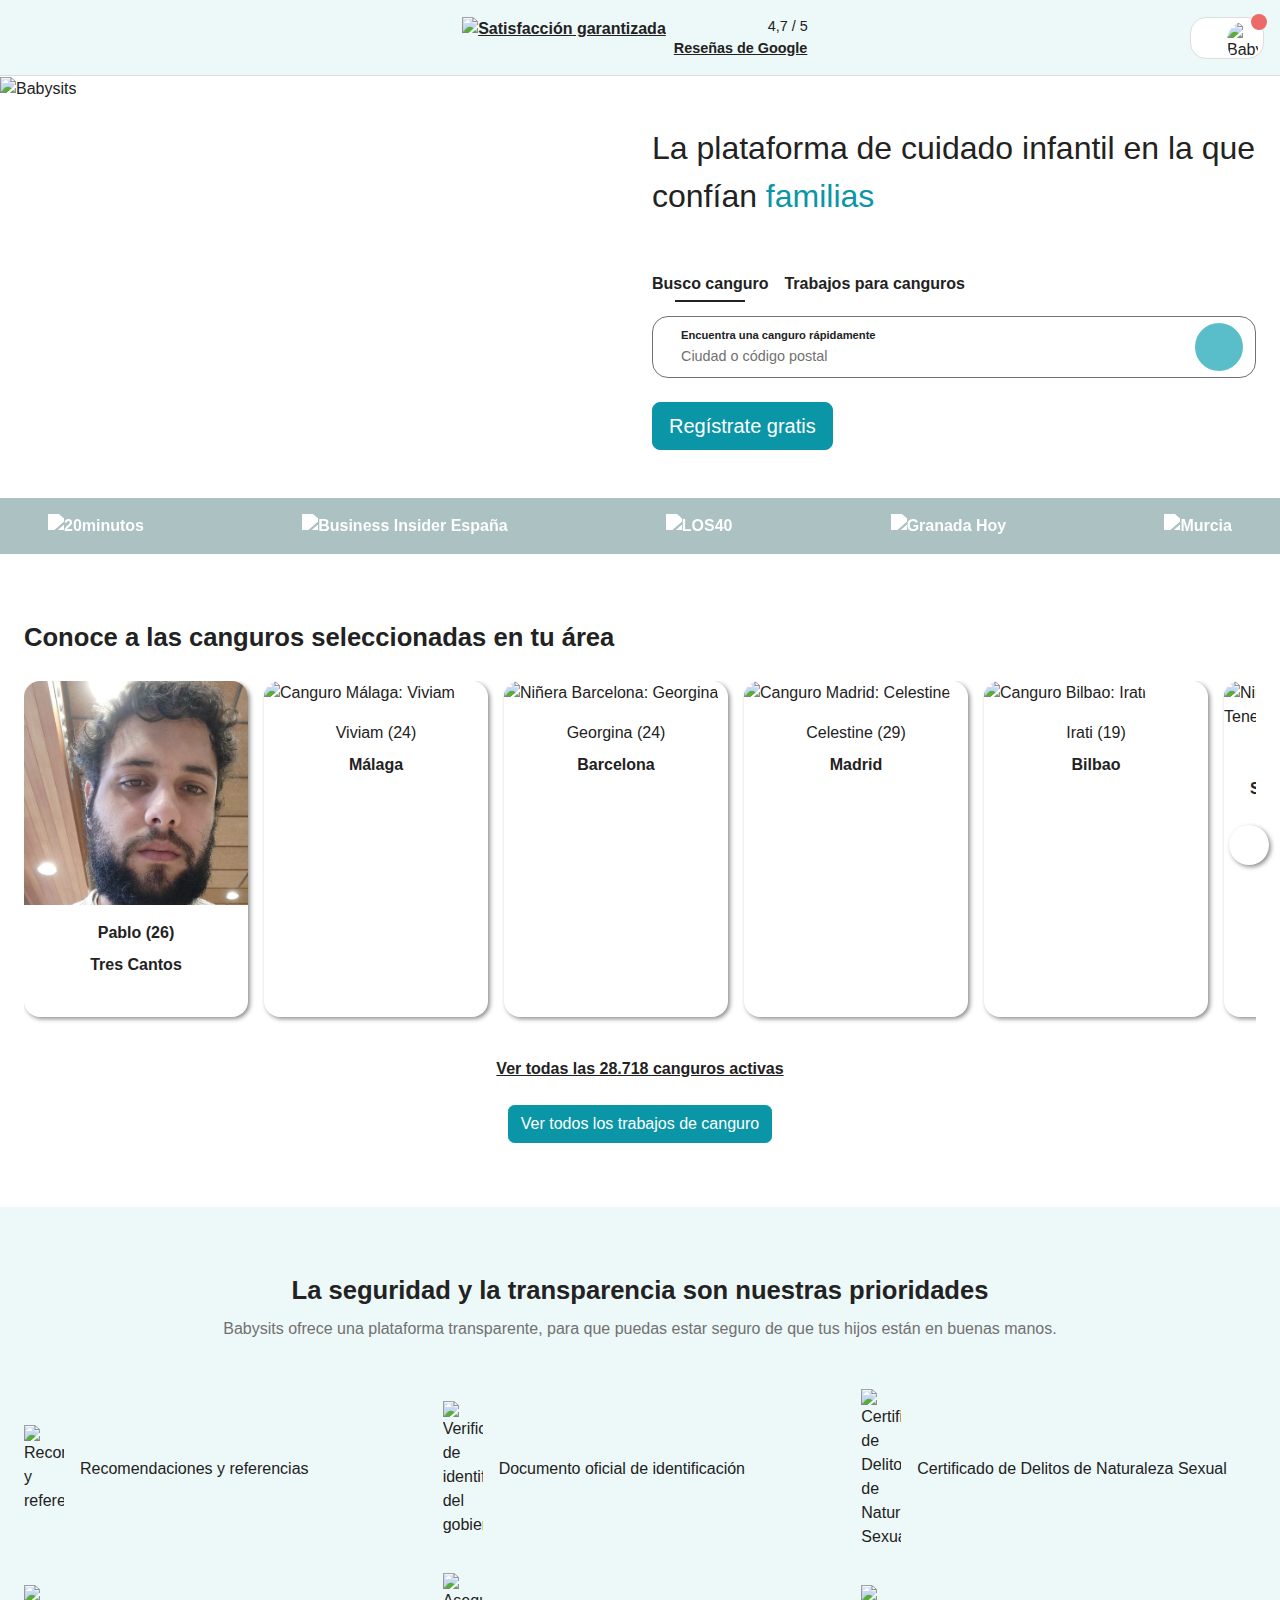
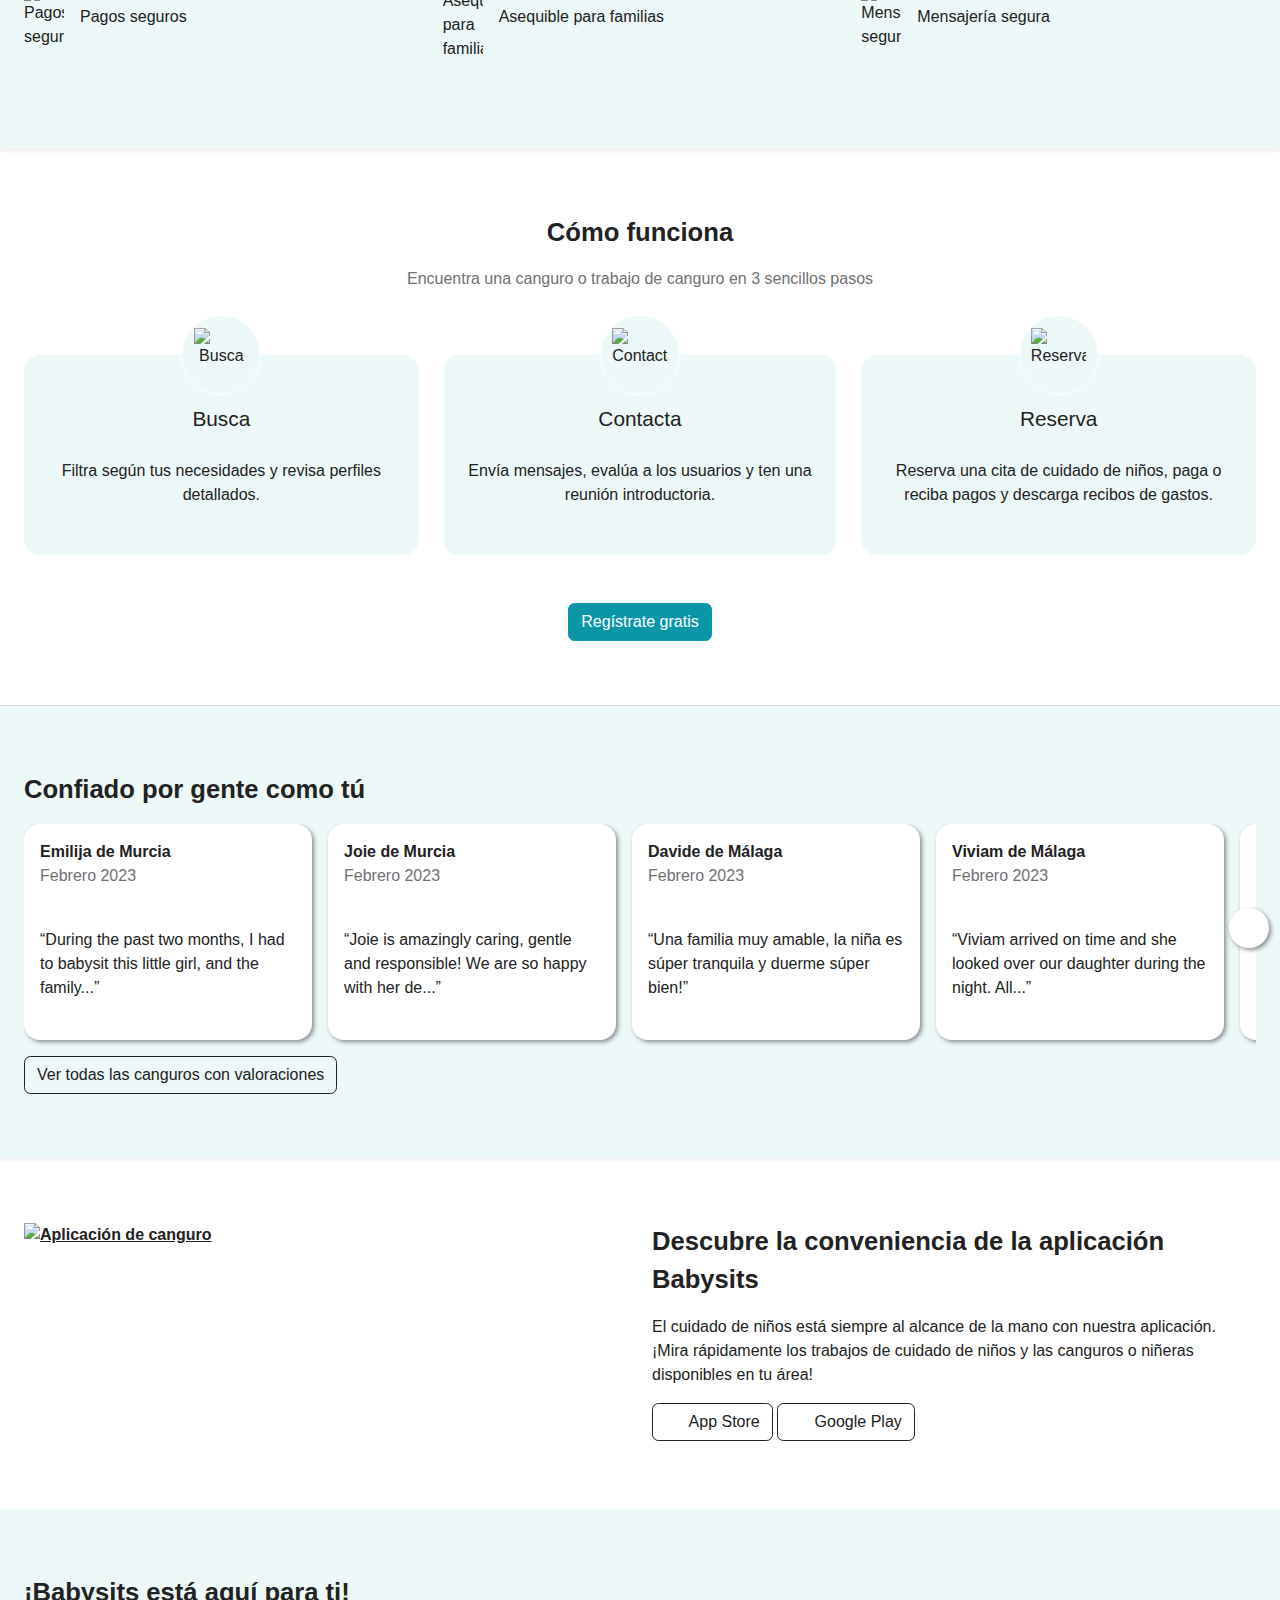
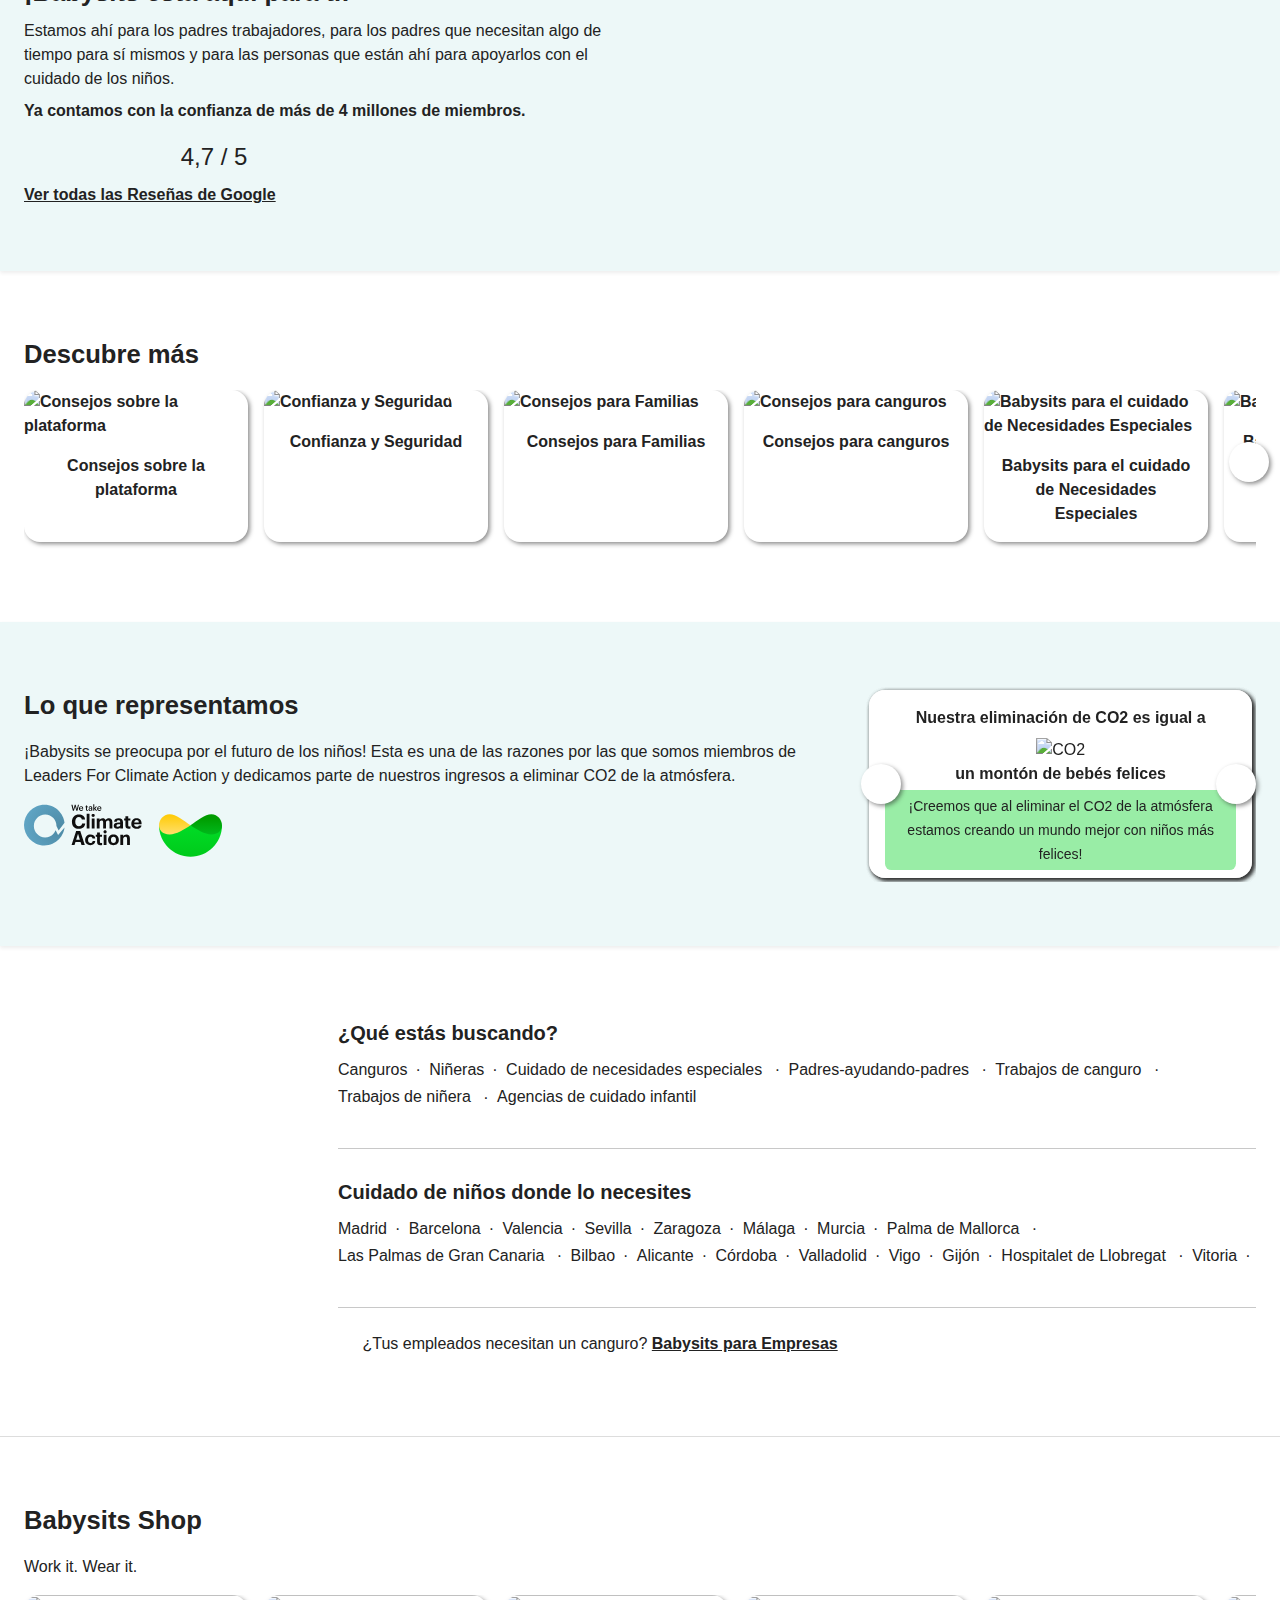
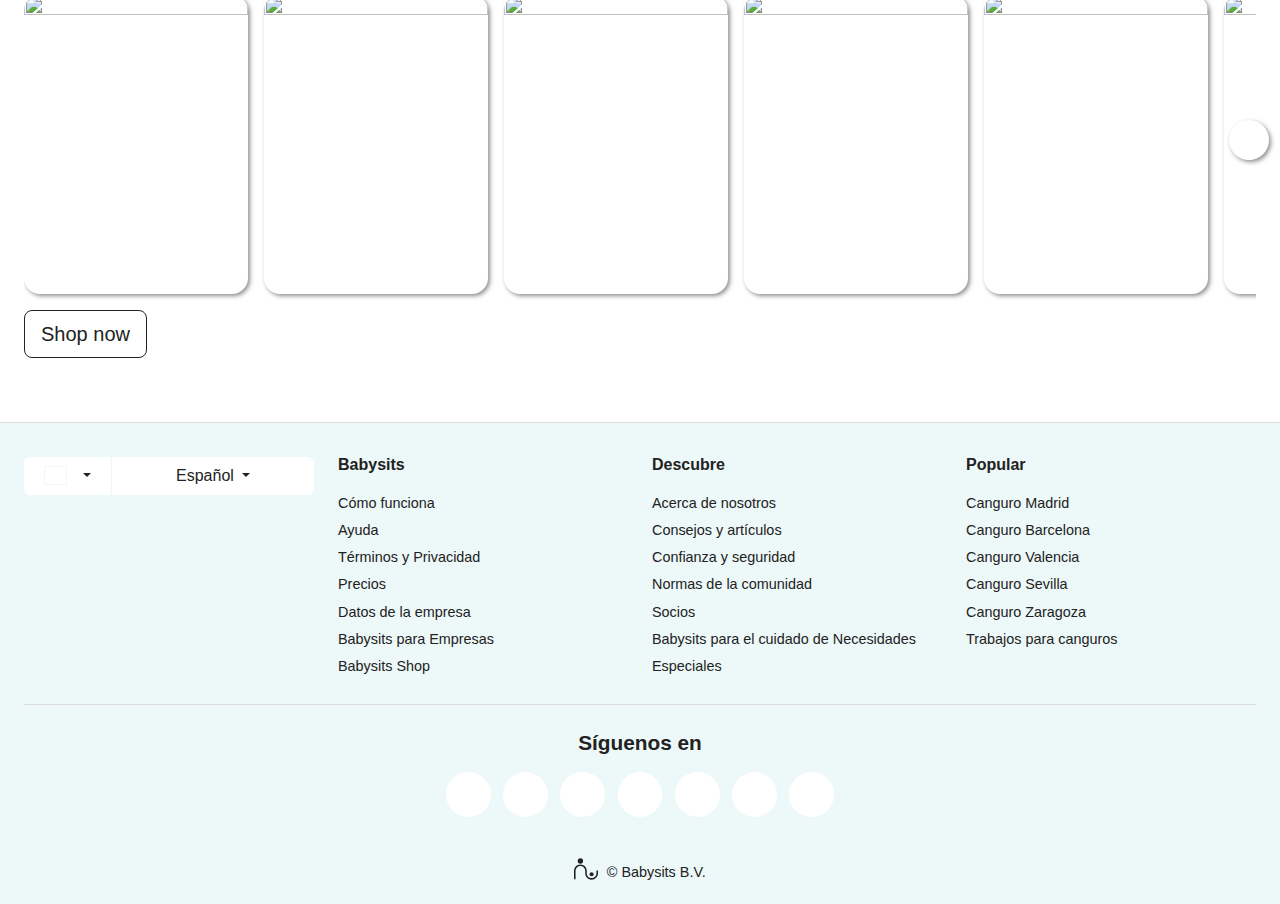
==== commit fc06ef87: "Fix Pablo image" ====
--- a/index.html
+++ b/index.html
@@ -3337,28 +3337,13 @@
                         itemtype="http://schema.org/ChildCare"
                       >
                         <picture>
-                          <source
-                            type="image/avif"
-                            srcset="
-                              file:///Users/javierlougedolorente/Downloads/WhatsApp%20Image%202023-02-16%20at%2017.51.38%20Cropped.jpg
-                            "
-                          />
-                          <source
-                            type="image/webp"
-                            srcset="
-                              https://cdn.babysits.com/users/b/6/a/3655635/niñera-3655635-1653646430-rc-w350-h350.webp
-                            "
-                          />
-                          <source
-                            type="image/jpeg"
-                            srcset="
-                              file:///Users/javierlougedolorente/Downloads/WhatsApp%20Image%202023-02-16%20at%2017.51.38%20Cropped.jpg
-                            "
-                          />
+                          <source type="image/avif" srcset="./pablo.jpg" />
+                          <source type="image/webp" srcset="./pablo.jpg" />
+                          <source type="image/jpeg" srcset="./pablo.jpg" />
                           <img
                             class="w-100 card-img-top"
                             itemprop="image"
-                            src="https://cdn.babysits.com/users/b/6/a/3655635/niñera-3655635-1653646430-rc-w350-h350.jpg"
+                            src="./pablo.jpg"
                             width="350"
                             height="350"
                             alt="Niñero VIP Tres Cantos: Pablo"
